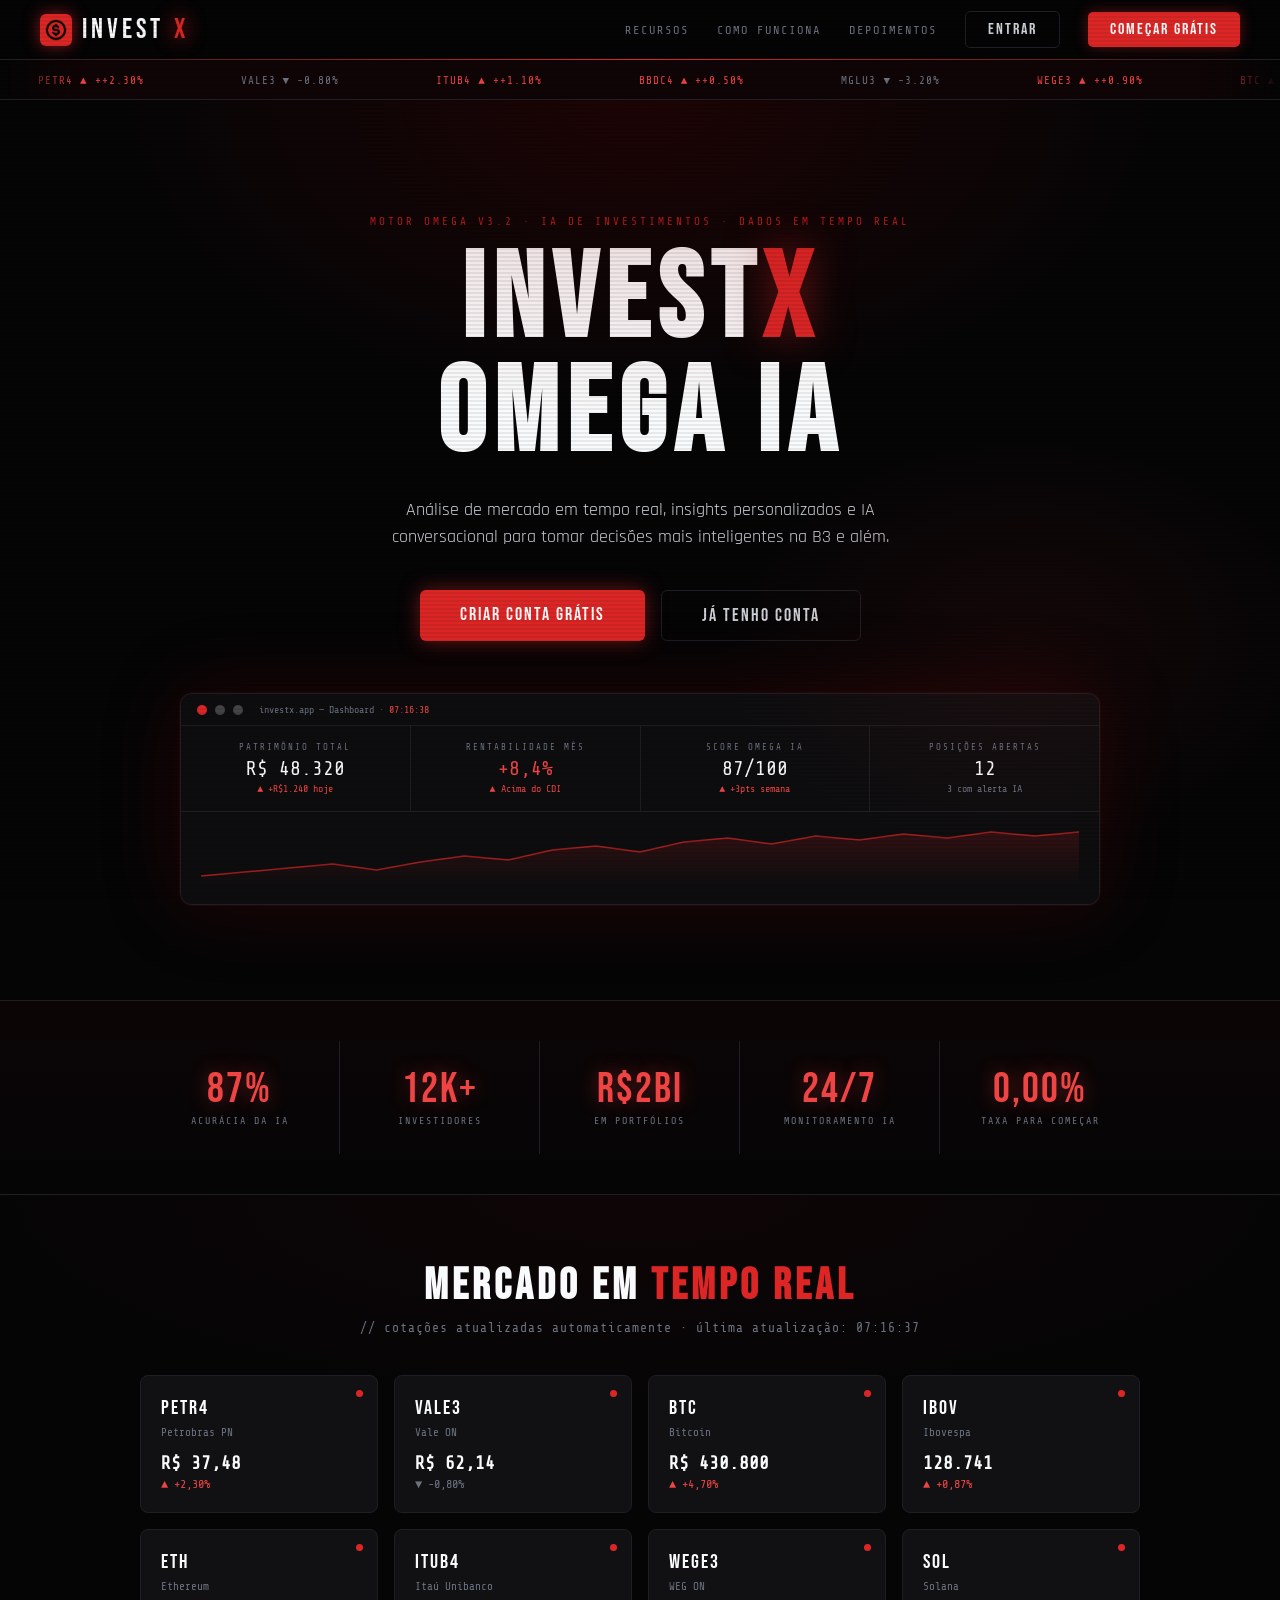
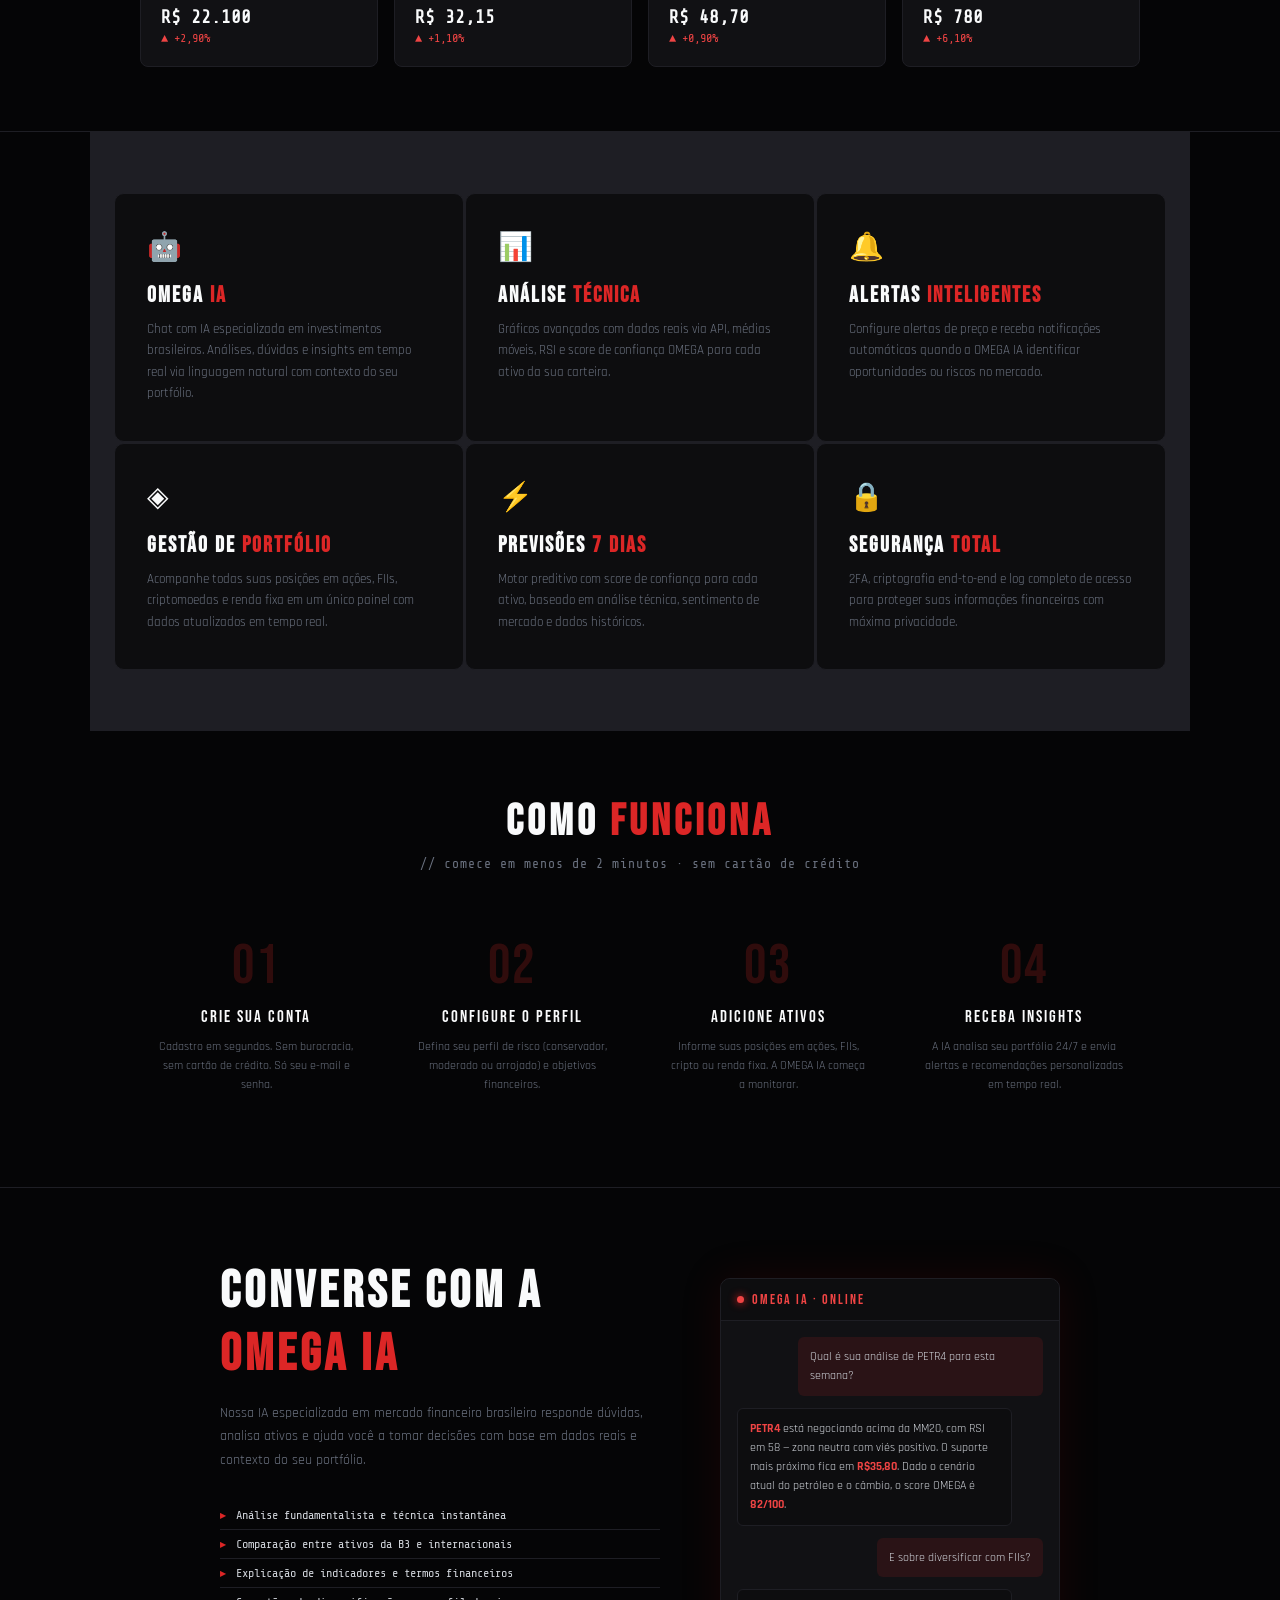
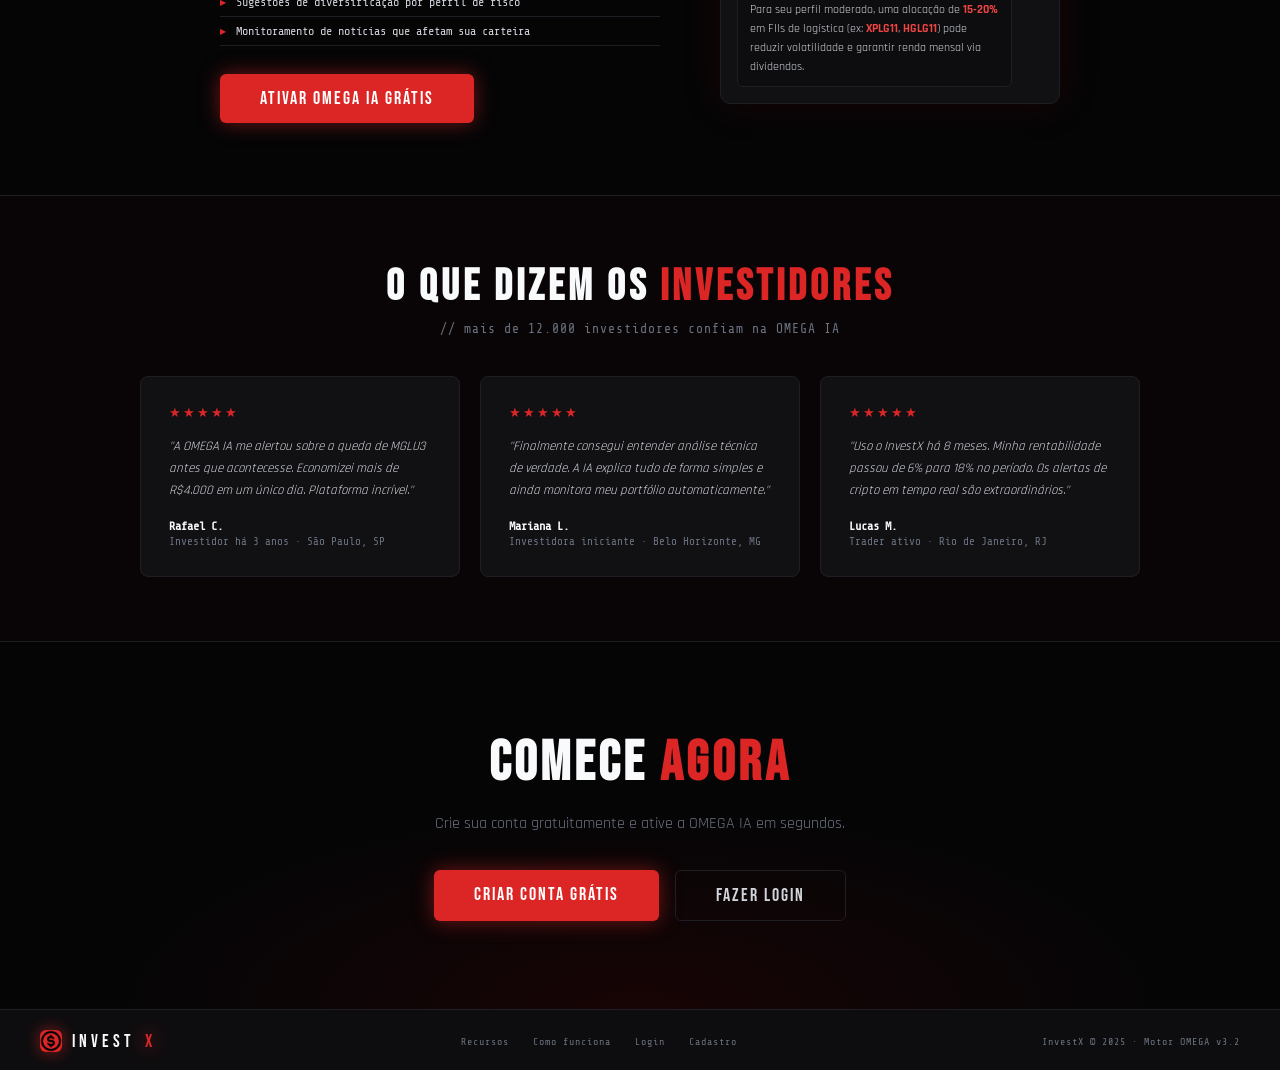
==== InvestX/Documentos/HTML/Home.html @ 9cf40afb "InvestX - arquivos" ====
<!DOCTYPE html>
<html lang="pt-BR">
<head>
  <meta charset="UTF-8">
  <meta name="viewport" content="width=device-width, initial-scale=1.0">
  <meta name="description" content="InvestX — Inteligência Artificial para investimentos">
  <title>InvestX — Sua IA de Investimentos</title>
  <link href="https://fonts.googleapis.com/css2?family=Bebas+Neue&family=Rajdhani:wght@300;400;500;600;700&family=Share+Tech+Mono&display=swap" rel="stylesheet">
  <link rel="stylesheet" href="../CSS/style.css">
  <link rel="stylesheet" href="../CSS/auth.css">
  <link rel="stylesheet" href="../CSS/home.css">
</head>
<body>

<!-- ======= NAV ======= -->
<header class="landing-nav">
  <span class="logo">
    <span class="logo-icon">
      <img src="[data-uri]" alt="X">
    </span>
    Invest<em>X</em>
  </span>
  <nav class="nav-links">
    <a href="#recursos">Recursos</a>
    <a href="#como-funciona">Como funciona</a>
    <a href="#depoimentos">Depoimentos</a>
    <a href="login.html" class="nav-btn-login">Entrar</a>
    <a href="register.html" class="nav-btn-signup">Começar Grátis</a>
  </nav>
</header>

<!-- ======= TICKER CONTÍNUO ======= -->
<div class="landing-ticker-wrap">
  <!-- Preenchido por app.js — duplicado automaticamente para loop sem corte -->
  <span id="tickerTrack">
    <span class="t-up">PETR4 ▲ +2.30%&nbsp;&nbsp;&nbsp;</span>
    <span class="t-dn">VALE3 ▼ -0.80%&nbsp;&nbsp;&nbsp;</span>
    <span class="t-up">ITUB4 ▲ +1.10%&nbsp;&nbsp;&nbsp;</span>
    <span class="t-up">BTC ▲ +4.70%&nbsp;&nbsp;&nbsp;</span>
    <span class="t-up">ETH ▲ +2.90%&nbsp;&nbsp;&nbsp;</span>
    <span class="t-dn">MGLU3 ▼ -3.20%&nbsp;&nbsp;&nbsp;</span>
    <span class="t-up">WEGE3 ▲ +0.90%&nbsp;&nbsp;&nbsp;</span>
    <span class="t-up">IBOV ▲ +0.87%&nbsp;&nbsp;&nbsp;</span>
    <span class="t-up">PETR4 ▲ +2.30%&nbsp;&nbsp;&nbsp;</span>
    <span class="t-dn">VALE3 ▼ -0.80%&nbsp;&nbsp;&nbsp;</span>
    <span class="t-up">ITUB4 ▲ +1.10%&nbsp;&nbsp;&nbsp;</span>
    <span class="t-up">BTC ▲ +4.70%&nbsp;&nbsp;&nbsp;</span>
    <span class="t-up">ETH ▲ +2.90%&nbsp;&nbsp;&nbsp;</span>
    <span class="t-dn">MGLU3 ▼ -3.20%&nbsp;&nbsp;&nbsp;</span>
    <span class="t-up">WEGE3 ▲ +0.90%&nbsp;&nbsp;&nbsp;</span>
    <span class="t-up">IBOV ▲ +0.87%&nbsp;&nbsp;&nbsp;</span>
  </span>
</div>

<!-- ======= HERO ======= -->
<section class="hero">
  <p class="hero-label">MOTOR OMEGA v3.2 · IA DE INVESTIMENTOS · DADOS EM TEMPO REAL</p>
  <h1 class="hero-title">INVEST<em>X</em><br>OMEGA IA</h1>
  <p class="hero-sub">Análise de mercado em tempo real, insights personalizados e IA conversacional para tomar decisões mais inteligentes na B3 e além.</p>
  <div class="hero-actions">
    <a href="register.html" class="btn-cta primary">Criar conta grátis</a>
    <a href="login.html" class="btn-cta secondary">Já tenho conta</a>
  </div>

  <!-- App mockup -->
  <div class="hero-mockup">
    <div class="mockup-bar">
      <span class="mockup-dot" style="background:#dc2626"></span>
      <span class="mockup-dot" style="background:#444"></span>
      <span class="mockup-dot" style="background:#444"></span>
      <span style="font-family:'Share Tech Mono',monospace;font-size:10px;color:var(--gray);margin-left:8px">investx.app — Dashboard · <span style="color:var(--red-glow)" id="mockupTime"></span></span>
    </div>
    <div class="mockup-metrics">
      <div class="mockup-metric">
        <div class="mm-label">PATRIMÔNIO TOTAL</div>
        <div class="mm-val">R$ 48.320</div>
        <div class="mm-chg">▲ +R$1.240 hoje</div>
      </div>
      <div class="mockup-metric">
        <div class="mm-label">RENTABILIDADE MÊS</div>
        <div class="mm-val" style="color:var(--red-glow)">+8,4%</div>
        <div class="mm-chg">▲ Acima do CDI</div>
      </div>
      <div class="mockup-metric">
        <div class="mm-label">SCORE OMEGA IA</div>
        <div class="mm-val">87/100</div>
        <div class="mm-chg">▲ +3pts semana</div>
      </div>
      <div class="mockup-metric">
        <div class="mm-label">POSIÇÕES ABERTAS</div>
        <div class="mm-val">12</div>
        <div class="mm-chg" style="color:var(--gray)">3 com alerta IA</div>
      </div>
    </div>
    <!-- Mini fake chart -->
    <div class="mockup-chart">
      <svg class="mockup-chart-svg" viewBox="0 0 880 60" preserveAspectRatio="none" xmlns="http://www.w3.org/2000/svg">
        <defs>
          <linearGradient id="mcGrad" x1="0" y1="0" x2="0" y2="1">
            <stop offset="0%" stop-color="#dc2626" stop-opacity=".25"/>
            <stop offset="100%" stop-color="#dc2626" stop-opacity="0"/>
          </linearGradient>
        </defs>
        <path d="M0,48 L44,44 L88,40 L132,36 L176,42 L220,34 L264,28 L308,32 L352,22 L396,18 L440,24 L484,14 L528,10 L572,16 L616,8 L660,12 L704,6 L748,10 L792,4 L836,8 L880,4" fill="none" stroke="#dc2626" stroke-width="1.5"/>
        <path d="M0,48 L44,44 L88,40 L132,36 L176,42 L220,34 L264,28 L308,32 L352,22 L396,18 L440,24 L484,14 L528,10 L572,16 L616,8 L660,12 L704,6 L748,10 L792,4 L836,8 L880,4 L880,60 L0,60 Z" fill="url(#mcGrad)"/>
      </svg>
    </div>
  </div>
</section>

<!-- ======= STATS ======= -->
<section class="stats-bar">
  <div class="stat-item"><div class="stat-num" id="statAccuracy">87%</div><div class="stat-lbl">Acurácia da IA</div></div>
  <div class="stat-item"><div class="stat-num" id="statUsers">12k+</div><div class="stat-lbl">Investidores</div></div>
  <div class="stat-item"><div class="stat-num">R$2bi</div><div class="stat-lbl">Em portfólios</div></div>
  <div class="stat-item"><div class="stat-num">24/7</div><div class="stat-lbl">Monitoramento IA</div></div>
  <div class="stat-item"><div class="stat-num">0,00%</div><div class="stat-lbl">Taxa para começar</div></div>
</section>

<!-- ======= PREÇOS EM TEMPO REAL ======= -->
<section class="live-prices-section" id="recursos">
  <div class="section-header">
    <h2>MERCADO EM <em>TEMPO REAL</em></h2>
    <p>// cotações atualizadas automaticamente · última atualização: <span id="lastUpdateTime">agora</span></p>
  </div>
  <div class="live-prices-grid">
    <div class="live-price-card">
      <div class="lpc-dot"></div>
      <div class="lpc-symbol">PETR4</div>
      <div class="lpc-name">Petrobras PN</div>
      <div class="lpc-price" id="lpc-petr4">R$ 37,48</div>
      <div class="lpc-chg up" id="lpc-petr4-chg">▲ +2,30%</div>
    </div>
    <div class="live-price-card">
      <div class="lpc-dot"></div>
      <div class="lpc-symbol">VALE3</div>
      <div class="lpc-name">Vale ON</div>
      <div class="lpc-price" id="lpc-vale3">R$ 62,14</div>
      <div class="lpc-chg dn" id="lpc-vale3-chg">▼ -0,80%</div>
    </div>
    <div class="live-price-card">
      <div class="lpc-dot"></div>
      <div class="lpc-symbol">BTC</div>
      <div class="lpc-name">Bitcoin</div>
      <div class="lpc-price" id="lpc-btc">R$ 430.800</div>
      <div class="lpc-chg up" id="lpc-btc-chg">▲ +4,70%</div>
    </div>
    <div class="live-price-card">
      <div class="lpc-dot"></div>
      <div class="lpc-symbol">IBOV</div>
      <div class="lpc-name">Ibovespa</div>
      <div class="lpc-price" id="lpc-ibov">128.741</div>
      <div class="lpc-chg up" id="lpc-ibov-chg">▲ +0,87%</div>
    </div>
    <div class="live-price-card">
      <div class="lpc-dot"></div>
      <div class="lpc-symbol">ETH</div>
      <div class="lpc-name">Ethereum</div>
      <div class="lpc-price" id="lpc-eth">R$ 22.100</div>
      <div class="lpc-chg up" id="lpc-eth-chg">▲ +2,90%</div>
    </div>
    <div class="live-price-card">
      <div class="lpc-dot"></div>
      <div class="lpc-symbol">ITUB4</div>
      <div class="lpc-name">Itaú Unibanco</div>
      <div class="lpc-price" id="lpc-itub4">R$ 32,15</div>
      <div class="lpc-chg up" id="lpc-itub4-chg">▲ +1,10%</div>
    </div>
    <div class="live-price-card">
      <div class="lpc-dot"></div>
      <div class="lpc-symbol">WEGE3</div>
      <div class="lpc-name">WEG ON</div>
      <div class="lpc-price" id="lpc-wege3">R$ 48,70</div>
      <div class="lpc-chg up" id="lpc-wege3-chg">▲ +0,90%</div>
    </div>
    <div class="live-price-card">
      <div class="lpc-dot"></div>
      <div class="lpc-symbol">SOL</div>
      <div class="lpc-name">Solana</div>
      <div class="lpc-price" id="lpc-sol">R$ 780</div>
      <div class="lpc-chg up" id="lpc-sol-chg">▲ +6,10%</div>
    </div>
  </div>
</section>

<!-- ======= FEATURES ======= -->
<section class="features">
  <article class="feat-card">
    <div class="feat-icon">🤖</div>
    <h3 class="feat-title">OMEGA <em>IA</em></h3>
    <p class="feat-desc">Chat com IA especializada em investimentos brasileiros. Análises, dúvidas e insights em tempo real via linguagem natural com contexto do seu portfólio.</p>
  </article>
  <article class="feat-card">
    <div class="feat-icon">📊</div>
    <h3 class="feat-title">ANÁLISE <em>TÉCNICA</em></h3>
    <p class="feat-desc">Gráficos avançados com dados reais via API, médias móveis, RSI e score de confiança OMEGA para cada ativo da sua carteira.</p>
  </article>
  <article class="feat-card">
    <div class="feat-icon">🔔</div>
    <h3 class="feat-title">ALERTAS <em>INTELIGENTES</em></h3>
    <p class="feat-desc">Configure alertas de preço e receba notificações automáticas quando a OMEGA IA identificar oportunidades ou riscos no mercado.</p>
  </article>
  <article class="feat-card">
    <div class="feat-icon">◈</div>
    <h3 class="feat-title">GESTÃO DE <em>PORTFÓLIO</em></h3>
    <p class="feat-desc">Acompanhe todas suas posições em ações, FIIs, criptomoedas e renda fixa em um único painel com dados atualizados em tempo real.</p>
  </article>
  <article class="feat-card">
    <div class="feat-icon">⚡</div>
    <h3 class="feat-title">PREVISÕES <em>7 DIAS</em></h3>
    <p class="feat-desc">Motor preditivo com score de confiança para cada ativo, baseado em análise técnica, sentimento de mercado e dados históricos.</p>
  </article>
  <article class="feat-card">
    <div class="feat-icon">🔒</div>
    <h3 class="feat-title">SEGURANÇA <em>TOTAL</em></h3>
    <p class="feat-desc">2FA, criptografia end-to-end e log completo de acesso para proteger suas informações financeiras com máxima privacidade.</p>
  </article>
</section>

<!-- ======= COMO FUNCIONA ======= -->
<section class="how-it-works" id="como-funciona">
  <div class="section-header">
    <h2>COMO <em>FUNCIONA</em></h2>
    <p>// comece em menos de 2 minutos · sem cartão de crédito</p>
  </div>
  <div class="steps-grid">
    <div class="step-card">
      <div class="step-num">01</div>
      <div class="step-title">CRIE SUA CONTA</div>
      <p class="step-desc">Cadastro em segundos. Sem burocracia, sem cartão de crédito. Só seu e-mail e senha.</p>
    </div>
    <div class="step-card">
      <div class="step-num">02</div>
      <div class="step-title">CONFIGURE O PERFIL</div>
      <p class="step-desc">Defina seu perfil de risco (conservador, moderado ou arrojado) e objetivos financeiros.</p>
    </div>
    <div class="step-card">
      <div class="step-num">03</div>
      <div class="step-title">ADICIONE ATIVOS</div>
      <p class="step-desc">Informe suas posições em ações, FIIs, cripto ou renda fixa. A OMEGA IA começa a monitorar.</p>
    </div>
    <div class="step-card">
      <div class="step-num">04</div>
      <div class="step-title">RECEBA INSIGHTS</div>
      <p class="step-desc">A IA analisa seu portfólio 24/7 e envia alertas e recomendações personalizadas em tempo real.</p>
    </div>
  </div>
</section>

<!-- ======= OMEGA IA PROMO ======= -->
<section class="ai-promo">
  <div class="ai-promo-text">
    <h2>CONVERSE COM A <em>OMEGA IA</em></h2>
    <p>Nossa IA especializada em mercado financeiro brasileiro responde dúvidas, analisa ativos e ajuda você a tomar decisões com base em dados reais e contexto do seu portfólio.</p>
    <ul class="ai-feature-list">
      <li>Análise fundamentalista e técnica instantânea</li>
      <li>Comparação entre ativos da B3 e internacionais</li>
      <li>Explicação de indicadores e termos financeiros</li>
      <li>Sugestões de diversificação por perfil de risco</li>
      <li>Monitoramento de notícias que afetam sua carteira</li>
    </ul>
    <a href="register.html" class="btn-cta primary" style="display:inline-block">Ativar OMEGA IA grátis</a>
  </div>
  <div class="ai-chat-preview">
    <div class="ai-chat-header">
      <span class="status-dot"></span>
      <span>OMEGA IA · ONLINE</span>
    </div>
    <div class="ai-chat-body">
      <div class="ai-chat-msg user">Qual é sua análise de PETR4 para esta semana?</div>
      <div class="ai-chat-msg ai">
        <strong>PETR4</strong> está negociando acima da MM20, com RSI em 58 — zona neutra com viés positivo. O suporte mais próximo fica em <strong>R$35,80</strong>. Dado o cenário atual do petróleo e o câmbio, o score OMEGA é <strong>82/100</strong>.
      </div>
      <div class="ai-chat-msg user">E sobre diversificar com FIIs?</div>
      <div class="ai-chat-msg ai">
        Para seu perfil moderado, uma alocação de <strong>15-20%</strong> em FIIs de logística (ex: <strong>XPLG11</strong>, <strong>HGLG11</strong>) pode reduzir volatilidade e garantir renda mensal via dividendos.
      </div>
    </div>
  </div>
</section>

<!-- ======= DEPOIMENTOS ======= -->
<section class="testimonials" id="depoimentos">
  <div class="section-header">
    <h2>O QUE DIZEM OS <em>INVESTIDORES</em></h2>
    <p>// mais de 12.000 investidores confiam na OMEGA IA</p>
  </div>
  <div class="testimonials-grid">
    <div class="testi-card">
      <div class="testi-stars">★★★★★</div>
      <p class="testi-text">"A OMEGA IA me alertou sobre a queda de MGLU3 antes que acontecesse. Economizei mais de R$4.000 em um único dia. Plataforma incrível."</p>
      <div class="testi-author">
        <strong>Rafael C.</strong>
        Investidor há 3 anos · São Paulo, SP
      </div>
    </div>
    <div class="testi-card">
      <div class="testi-stars">★★★★★</div>
      <p class="testi-text">"Finalmente consegui entender análise técnica de verdade. A IA explica tudo de forma simples e ainda monitora meu portfólio automaticamente."</p>
      <div class="testi-author">
        <strong>Mariana L.</strong>
        Investidora iniciante · Belo Horizonte, MG
      </div>
    </div>
    <div class="testi-card">
      <div class="testi-stars">★★★★★</div>
      <p class="testi-text">"Uso o InvestX há 8 meses. Minha rentabilidade passou de 6% para 18% no período. Os alertas de cripto em tempo real são extraordinários."</p>
      <div class="testi-author">
        <strong>Lucas M.</strong>
        Trader ativo · Rio de Janeiro, RJ
      </div>
    </div>
  </div>
</section>

<!-- ======= CTA STRIP ======= -->
<section class="cta-strip">
  <h2>COMECE <em>AGORA</em></h2>
  <p>Crie sua conta gratuitamente e ative a OMEGA IA em segundos.</p>
  <div class="hero-actions">
    <a href="register.html" class="btn-cta primary">Criar conta grátis</a>
    <a href="login.html" class="btn-cta secondary">Fazer login</a>
  </div>
</section>

<!-- ======= FOOTER ======= -->
<footer class="landing-footer" id="sobre">
  <span class="logo" style="font-size:18px">
    <span class="logo-icon" style="width:22px;height:22px;font-size:11px">
      <img src="[data-uri]" alt="">
    </span>
    Invest<em>X</em>
  </span>
  <div class="footer-links">
    <a href="#recursos">Recursos</a>
    <a href="#como-funciona">Como funciona</a>
    <a href="login.html">Login</a>
    <a href="register.html">Cadastro</a>
  </div>
  <span class="footer-copy">InvestX © 2025 · Motor OMEGA v3.2</span>
</footer>

<script src="../JS/market.js"></script>
<script src="../JS/auth.js"></script>
<script src="../JS/ui.js"></script>
<script src="../JS/home.js"></script>
</body>
</html>
---- InvestX/Documentos/CSS/style.css ----
:root {
  --black:     #050506;
  --dark:      #0d0d0f;
  --card:      #111114;
  --border:    #1e1e24;
  --red-deep:  #8b0000;
  --red-mid:   #b91c1c;
  --red-bright:#dc2626;
  --red-glow:  #ef4444;
  --red-neon:  #ff2222;
  --gray:      #6b7280;
  --light:     #d1d5db;
  --white:     #f9fafb;
}

/* ---------- Reset ---------- */
*, *::before, *::after {
   margin:0; 
   padding:0; 
   box-sizing:border-box; 
}

/* ---------- Base ---------- */
body {
  font-family: 'Rajdhani', sans-serif;
  background: var(--black);
  color: var(--white);
  height: 100vh;
  overflow: hidden;
  display: flex;
  flex-direction: column;
}

body::before {
  content: '';
  position: fixed;
  inset: 0;
  background: repeating-linear-gradient(
    0deg,
    transparent, transparent 2px,
    rgba(0,0,0,0.07) 2px, rgba(0,0,0,0.07) 4px
  );
  pointer-events: none;
  z-index: 9999;
}

.up  { 
  color: var(--red-glow);
 }

.dn  { 
  color: #6b7280;
 }

/* ---------- Topbar ---------- */
header.topbar {
  display: flex;
  align-items: center;
  justify-content: space-between;
  padding: 0 24px;
  height: 56px;
  background: var(--dark);
  border-bottom: 1px solid var(--border);
  flex-shrink: 0;
  position: relative;
  z-index: 100;
}

header.topbar::after {
  content: '';
  position: absolute;
  bottom: -1px; left: 0; right: 0;
  height: 1px;
  background: linear-gradient(90deg, transparent, var(--red-bright), transparent);
}


/* ---------- Logo ---------- */
.logo {
  font-family: 'Bebas Neue', sans-serif;
  font-size: 28px;
  letter-spacing: 4px;
  color: var(--white);
  display: flex;
  align-items: center;
  gap: 10px;
  cursor: pointer;
  text-decoration: none;
}

.logo em { 
  color: var(--red-bright); 
  text-shadow: 0 0 20px var(--red-neon); 
  font-style: normal; 
}

.logo-icon {
  width: 32px; height: 32px;
  background: var(--red-bright);
  border-radius: 6px;
  display: flex; align-items: center; justify-content: center;
  box-shadow: 0 0 16px rgba(220,38,38,0.6);
  position: relative; overflow: hidden;
  font-family: 'Bebas Neue', sans-serif;
  font-size: 20px; color: white;
}

.logo-icon img { width: 24px; height: 24px; }

.logo-icon::after {
  content: '';
  position: absolute; top: 0; left: -100%;
  width: 60%; height: 100%;
  background: rgba(255,255,255,0.15);
  transform: skewX(-15deg);
  animation: sheen 3s ease-in-out infinite;
}

@keyframes sheen {
  0%,60% { left: -100%; }
  80%     { left: 150%; }
  100%    { left: 150%; }
}

/* ---------- Top actions ---------- */
.top-actions {
  display: flex;
  align-items: center;
  gap: 22px;
}

.status-badge {
  display: flex; align-items: center; gap: 6px;
  font-family: 'Share Tech Mono', monospace;
  font-size: 11px; color: var(--gray);
}

.status-dot {
  width: 7px; height: 7px;
  border-radius: 50%;
  background: var(--red-glow);
  box-shadow: 0 0 8px var(--red-neon);
  animation: pulse 2s ease-in-out infinite;
}

@keyframes pulse {
  0%,100% { opacity:1; transform:scale(1); }
  50%      { opacity:.4; transform:scale(.8); }
}

.user-avatar {
  width: 36px; height: 36px;
  border-radius: 50%;
  background: linear-gradient(135deg, var(--red-deep), var(--red-bright));
  display: flex; align-items: center; justify-content: center;
  font-weight: 700; font-size: 14px; cursor: pointer;
  border: 1px solid var(--red-mid);
  box-shadow: 0 0 10px rgba(220,38,38,0.3);
  text-decoration: none; color: white;
  transition: box-shadow .2s;
}
.user-avatar:hover { box-shadow: 0 0 20px var(--red-deep); }

/* ---------- Mobile buttons ---------- */
.btn-mobile-menu {
  display: none;
  width: 34px; height: 34px;
  background: var(--card);
  border: 1px solid var(--border);
  border-radius: 6px;
  align-items: center; justify-content: center;
  cursor: pointer; flex-direction: column; gap: 4px; flex-shrink: 0;
}
.btn-mobile-menu span { width: 18px; height: 2px; background: var(--gray); border-radius: 1px; }

.btn-mobile-chat {
  display: none;
  width: 30px; height: 30px;
  background: var(--red-bright); border: none; border-radius: 15px;
  align-items: center; justify-content: center;
  cursor: pointer; color: white; flex-shrink: 0;
  transition: transform .3s, box-shadow .3s;
}
.btn-mobile-chat:hover { box-shadow: 0 0 15px var(--red-deep); transform: scale(1.1); }
.btn-mobile-chat img { width: 18px; }

/* ---------- Layout ---------- */
main.layout {
  display: flex;
  flex: 1;
  overflow: hidden;
}

/* ---------- Sidebar ---------- */
aside.sidebar {
  width: 220px;
  background: var(--dark);
  border-right: 1px solid var(--border);
  display: flex; flex-direction: column;
  flex-shrink: 0; transition: transform .3s;
  overflow: hidden; z-index: 50;
}

.sidebar-overlay {
  display: none;
  position: fixed; inset: 0;
  background: rgba(0,0,0,.7);
  z-index: 40; backdrop-filter: blur(2px);
}
.sidebar-overlay.show { display: block; }

nav.sidebar-nav { padding: 16px 0; flex: 1; }

.nav-label {
  font-family: 'Share Tech Mono', monospace;
  font-size: 10px; letter-spacing: 3px;
  color: var(--gray);
  padding: 12px 20px 8px;
  text-transform: uppercase;
  display: block;
}

nav.sidebar-nav button.nav-item,
nav.sidebar-nav a.nav-item {
  display: flex; align-items: center; gap: 12px;
  padding: 10px 20px; cursor: pointer;
  transition: all .2s;
  border-left: 2px solid transparent;
  border-top: none; border-right: none; border-bottom: none;
  color: var(--gray); font-size: 14px; font-weight: 500;
  white-space: nowrap; background: none;
  width: 100%; text-align: left;
  font-family: 'Rajdhani', sans-serif;
  text-decoration: none;
}

nav.sidebar-nav button.nav-item:hover,
nav.sidebar-nav a.nav-item:hover {
  background: rgba(220,38,38,.07);
  color: var(--light);
  border-left-color: var(--red-mid);
}

nav.sidebar-nav button.nav-item.active,
nav.sidebar-nav a.nav-item.active {
  background: rgba(220,38,38,.12);
  color: var(--white);
  border-left-color: var(--red-bright);
}

nav.sidebar-nav button.nav-item.active .nav-icon,
nav.sidebar-nav a.nav-item.active .nav-icon { color: var(--red-glow); }

.nav-icon { font-size: 16px; width: 19px; text-align: center; }

/* market mini */
section.market-mini {
  padding: 12px;
  border-top: 1px solid var(--border);
  display: flex; flex-direction: column; gap: 6px;
}

article.mini-asset {
  display: flex; justify-content: space-between; align-items: center;
  padding: 6px 8px;
  background: var(--card);
  border-radius: 4px; border: 1px solid var(--border);
}
.mini-name { font-family: 'Share Tech Mono', monospace; color: var(--gray); font-size: 11px; }
.mini-val  { font-family: 'Share Tech Mono', monospace; font-size: 11px; }

/* ---------- Content area ---------- */
section.content-area { flex:1; display:flex; overflow:hidden; }

section.page-view { display:none; flex:1; overflow:hidden; flex-direction:column; }
section.page-view.active { display:flex; }

span.inner-page {
  flex:1; overflow-y:auto;
  padding:24px; display:block;
}
span.inner-page::-webkit-scrollbar { width:3px; }
span.inner-page::-webkit-scrollbar-thumb { background:var(--red-deep); border-radius:3px; }

h1.page-title {
  font-family: 'Bebas Neue', sans-serif;
  font-size: 35px; letter-spacing: 4px; margin-bottom: 4px;
}
h1.page-title em { color: var(--red-bright); font-style: normal; }

p.page-sub {
  font-family: 'Share Tech Mono', monospace;
  font-size: 11px; color: var(--gray); margin-bottom: 20px;
}

/* ---------- Metrics ---------- */
section.metrics {
  display: grid;
  grid-template-columns: repeat(3, 1fr);
  gap: 1px;
  background: var(--border);
  border-bottom: 1px solid var(--border);
  flex-shrink: 0;
}

article.metric-card {
  background: var(--dark);
  padding: 14px 18px;
  position: relative; overflow: hidden;
  transition: .2s; cursor: pointer;
}
article.metric-card::before {
  content: '';
  position: absolute; top:0; left:0; right:0; height:2px;
  background: var(--red-bright);
  transform: scaleX(0); transform-origin: left;
  transition: transform .3s;
}
article.metric-card:hover::before { transform: scaleX(1); }
article.metric-card:hover { background: #131316; }

.metric-label {
  font-size: 11px; letter-spacing: 2px; text-transform: uppercase;
  color: var(--gray); font-family: 'Share Tech Mono', monospace; margin-bottom: 6px;
}
.metric-value {
  font-family: 'Share Tech Mono', monospace;
  font-size: 22px; font-weight: 700; color: var(--white); line-height: 1;
}
.metric-change { margin-top: 4px; font-size: 11px; font-family: 'Share Tech Mono', monospace; }
.metric-sub    { font-size: 11px; color: var(--gray); margin-top: 2px; font-family: 'Share Tech Mono', monospace; }

/* ---------- Dashboard center ---------- */
section.dash-center { flex:1; display:flex; overflow:hidden; }

/* chart panel */
section.chart-panel {
  flex:1; display:flex; flex-direction:column;
  padding: 22px; gap:12px; overflow:hidden; min-width:0;
}

header.panel-header { display:flex; align-items:center; justify-content:space-between; }

.panel-title {
  font-family: 'Bebas Neue', sans-serif;
  font-size: 18px; letter-spacing:2px; color:var(--white);
  display:flex; align-items:center; gap:8px;
}
.panel-title em { color:var(--red-bright); font-style:normal; }

nav.chart-tabs {
  display:flex; gap:4px;
  background:var(--card); padding:3px; border-radius:6px; border:1px solid var(--border);
}

button.chart-tab {
  padding:4px 10px; border-radius:4px;
  font-size:11px; font-family:'Share Tech Mono',monospace;
  cursor:pointer; color:var(--gray); transition:all .2s;
  background:none; border:none;
}
button.chart-tab.active      { background:var(--red-bright); color:white; box-shadow:0 0 10px rgba(220,38,38,.4); }
button.chart-tab:not(.active):hover { color:var(--white); }

figure.chart-wrapper {
  flex:1;
  background:var(--card); border:1px solid var(--border); border-radius:8px;
  position:relative; overflow:hidden; min-height:0; margin:0;
}

svg.chart-svg { width:100%; height:100%; position:absolute; inset:0; }

.chart-bg-grid { stroke:#1a1a1f; stroke-width:1; }

.chart-line {
  fill:none; stroke:url(#lineGrad); stroke-width:2;
  stroke-linecap:round; stroke-linejoin:round;
  filter:drop-shadow(0 0 4px rgba(220,38,38,.6));
}
.chart-area { fill:url(#areaGrad); }
.chart-label { fill:#4b4b5a; font-family:'Share Tech Mono',monospace; font-size:10px; }

figcaption.chart-overlay {
  position:absolute; top:12px; left:16px;
  display:flex; flex-direction:column; gap:2px;
  pointer-events:none;
}
.chart-asset-name  { font-family:'Bebas Neue',sans-serif; font-size:22px; letter-spacing:2px; }
.chart-asset-price { font-family:'Share Tech Mono',monospace; font-size:28px; color:var(--red-glow); text-shadow:0 0 20px rgba(239,68,68,.5); }
.chart-asset-change{ font-family:'Share Tech Mono',monospace; font-size:13px; color:var(--red-bright); }

/* tooltip */
.chart-tooltip {
  position:absolute;
  background:var(--dark); border:1px solid var(--red-mid); border-radius:6px;
  padding:6px 10px; pointer-events:none;
  font-family:'Share Tech Mono',monospace; font-size:11px;
  opacity:0; transition:opacity .15s;
  white-space:nowrap; z-index:10;
}
.chart-tooltip-dot {
  position:absolute;
  width:8px; height:8px; border-radius:50%;
  background:var(--red-glow); border:2px solid var(--dark);
  box-shadow:0 0 6px var(--red-neon);
  pointer-events:none; opacity:0; transition:opacity .15s;
  transform:translate(-50%,-50%); z-index:11;
}
.chart-tooltip-line {
  position:absolute; top:0; bottom:0;
  width:1px; background:rgba(220,38,38,.4);
  pointer-events:none; opacity:0; transition:opacity .15s;
}

/* portfolio row */
section.portfolio-row {
  display:grid; grid-template-columns:repeat(3,1fr); gap:8px; flex-shrink:0;
}

article.port-card {
  background:var(--card); border:1px solid var(--border); border-radius:6px;
  padding:10px 12px; display:flex; align-items:center; gap:10px;
  cursor:pointer; transition:border-color .2s, background .2s;
}
article.port-card:hover { border-color:var(--red-mid); background:#131316; }

.port-logo {
  width:32px; height:32px; border-radius:6px;
  display:flex; align-items:center; justify-content:center;
  font-family:'Bebas Neue',sans-serif; font-size:16px; flex-shrink:0;
}
.port-info     { flex:1; min-width:0; }
.port-name     { font-family:'Share Tech Mono',monospace; font-size:12px; color:var(--white); font-weight:600; }
.port-full     { font-size:11px; color:var(--gray); white-space:nowrap; overflow:hidden; text-overflow:ellipsis; margin-left:3px; }
.port-right    { text-align:right; }
.port-price    { font-family:'Share Tech Mono',monospace; font-size:13px; color:var(--white); }
.port-pct      { font-family:'Share Tech Mono',monospace; font-size:11px; }

/* ---------- Chat panel ---------- */
aside.chat-panel {
  width:420px; background:var(--dark); border-left:1px solid var(--border);
  display:flex; flex-direction:column; flex-shrink:0;
  transition:transform .3s;
}

header.chat-header {
  padding:16px; border-bottom:1px solid var(--border);
  display:flex; align-items:center; gap:10px; flex-shrink:0;
}

.ai-avatar {
  width:36px; height:36px; border-radius:8px;
  background:linear-gradient(135deg,var(--red-deep),var(--red-bright));
  display:flex; align-items:center; justify-content:center;
  font-family:'Bebas Neue',sans-serif; font-size:16px;
  box-shadow:0 0 14px rgba(220,38,38,.5);
  position:relative; flex-shrink:0; color:white;
}
.ai-avatar img { width:24px; height:24px; }
.ai-avatar::after {
  content:'';
  position:absolute; bottom:-2px; right:-2px;
  width:10px; height:10px;
  background:var(--red-glow); border-radius:50%;
  border:2px solid var(--dark);
  box-shadow:0 0 6px var(--red-neon);
}

.chat-ai-name   { font-family:'Bebas Neue',sans-serif; font-size:18px; letter-spacing:2px; }
.chat-ai-status { font-family:'Share Tech Mono',monospace; font-size:10px; color:var(--red-glow); display:flex; align-items:center; gap:4px; }
.chat-ai-status::before { content:'▶'; font-size:7px; animation:blink 1.5s step-end infinite; }

@keyframes blink { 0%,100%{opacity:1} 50%{opacity:0} }

ol.chat-messages {
  flex:1; overflow-y:auto; padding:14px;
  display:flex; flex-direction:column; gap:12px;
  scroll-behavior:smooth; list-style:none;
}
ol.chat-messages::-webkit-scrollbar { width:3px; }
ol.chat-messages::-webkit-scrollbar-thumb { background:var(--red-deep); border-radius:3px; }

li.msg { display:flex; flex-direction:column; gap:4px; animation:msgIn .3s ease; }
@keyframes msgIn { from{opacity:0;transform:translateY(8px)} to{opacity:1;transform:translateY(0)} }

li.msg-ai   { align-items:flex-start; }
li.msg-user { align-items:flex-end; }

.msg-bubble {
  max-width:88%; padding:10px 13px; border-radius:12px;
  font-size:13px; line-height:1.5; position:relative;
}
li.msg-ai .msg-bubble {
  background:var(--card); border:1px solid var(--border); color:var(--light);
  border-radius:4px 12px 12px 12px;
}
li.msg-ai .msg-bubble::before {
  content:'';
  position:absolute; top:0; left:0; right:0; height:1px;
  background:linear-gradient(90deg,var(--red-deep),transparent);
  border-radius:4px 12px 0 0;
}
li.msg-user .msg-bubble {
  background:linear-gradient(135deg,var(--red-deep),var(--red-mid));
  color:var(--white); border-radius:12px 4px 12px 12px;
  box-shadow:0 4px 14px rgba(139,0,0,.4);
}

.msg-tag  { font-family:'Share Tech Mono',monospace; font-size:10px; letter-spacing:1px; color:var(--red-glow); text-transform:uppercase; margin-bottom:2px; }
.msg-time { font-family:'Share Tech Mono',monospace; font-size:9px; color:var(--gray); padding:0 4px; }

nav.suggestion-chips {
  padding:8px 14px; display:flex; flex-wrap:wrap; gap:6px;
  border-top:1px solid var(--border); flex-shrink:0;
}

button.chip {
  padding:5px 10px; background:var(--card); border:1px solid var(--border); border-radius:20px;
  font-size:11px; color:var(--gray); cursor:pointer; transition:all .2s;
  font-family:'Rajdhani',sans-serif; font-weight:500;
}
button.chip:hover { border-color:var(--red-mid); color:var(--white); background:rgba(220,38,38,.08); }

footer.chat-input-area {
  padding:12px 14px; border-top:1px solid var(--border);
  display:flex; gap:8px; align-items:flex-end; flex-shrink:0;
}

textarea.chat-input {
  flex:1; background:var(--card); border:1px solid var(--border); border-radius:8px;
  padding:9px 12px; color:var(--white); font-family:'Rajdhani',sans-serif;
  font-size:13px; resize:none; outline:none; transition:border-color .2s;
  line-height:1.4; max-height:80px;
}
textarea.chat-input:focus { border-color:var(--red-mid); }
textarea.chat-input::placeholder { color:var(--gray); }

button.send-btn {
  width:36px; height:36px; background:var(--red-bright); border:none; border-radius:8px;
  cursor:pointer; display:flex; align-items:center; justify-content:center;
  flex-shrink:0; transition:all .2s; box-shadow:0 0 12px rgba(220,38,38,.4);
}
button.send-btn:hover { background:var(--red-glow); box-shadow:0 0 20px rgba(239,68,68,.6); transform:scale(1.05); }
button.send-btn svg   { width:16px; height:16px; }

.typing { display:none; align-items:center; gap:4px; padding:8px 12px; background:var(--card); border:1px solid var(--border); border-radius:4px 12px 12px 12px; width:fit-content; }
.typing.show { display:flex; }
.typing span { width:5px; height:5px; background:var(--red-mid); border-radius:50%; animation:typingDot 1.4s ease-in-out infinite; }
.typing span:nth-child(2) { animation-delay:.2s; }
.typing span:nth-child(3) { animation-delay:.4s; }
@keyframes typingDot {
  0%,60%,100% { transform:translateY(0); opacity:.4; }
  30%          { transform:translateY(-5px); opacity:1; }
}

/* ---------- Portfolio page ---------- */
section.summary-grid {
  display:grid; grid-template-columns:repeat(3,1fr); gap:12px; margin-bottom:20px;
}

article.summary-card {
  background:var(--card); border:1px solid var(--border); border-radius:8px;
  padding:16px; position:relative; overflow:hidden;
}
article.summary-card::before {
  content:''; position:absolute; top:0;left:0;right:0; height:2px;
  background:var(--red-bright); transform:scaleX(0); transform-origin:left; transition:transform .3s;
}
article.summary-card:hover::before { transform:scaleX(1); }

.sc-label  { font-family:'Share Tech Mono',monospace; font-size:10px; letter-spacing:2px; text-transform:uppercase; color:var(--gray); margin-bottom:8px; display:block; }
.sc-value  { font-family:'Share Tech Mono',monospace; font-size:24px; color:var(--white); }
.sc-change { font-family:'Share Tech Mono',monospace; font-size:12px; margin-top:4px; }

section.table-section {
  background:var(--card); border:1px solid var(--border); border-radius:8px;
  overflow:hidden; margin-bottom:20px;
}
header.table-header {
  padding:14px 20px; border-bottom:1px solid var(--border);
  display:flex; align-items:center; justify-content:space-between;
  background:var(--dark);
}
h2.table-title { font-family:'Bebas Neue',sans-serif; font-size:16px; letter-spacing:2px; }
h2.table-title em { color:var(--red-bright); font-style:normal; }

table.assets-table { width:100%; border-collapse:collapse; }
table.assets-table thead tr { background:rgba(220,38,38,.05); border-bottom:1px solid var(--border); }
table.assets-table th {
  font-family:'Share Tech Mono',monospace; font-size:10px;
  letter-spacing:2px; text-transform:uppercase; color:var(--gray);
  padding:10px 16px; text-align:left; font-weight:400;
}
table.assets-table td { padding:12px 16px; font-size:13px; border-bottom:1px solid rgba(30,30,36,.5); }
table.assets-table tr:last-child td { border-bottom:none; }
table.assets-table tbody tr { transition:background .2s; }
table.assets-table tbody tr:hover { background:rgba(220,38,38,.05); }

.asset-logo-cell { display:flex; align-items:center; gap:10px; }
.asset-logo {
  width:28px; height:28px; border-radius:6px;
  display:flex; align-items:center; justify-content:center;
  font-family:'Bebas Neue',sans-serif; font-size:11px; flex-shrink:0;
}
.td-right { text-align:right; font-family:'Share Tech Mono',monospace; font-size:13px; }
.td-right span { font-size:11px; display:block; }

section.alloc-section { display:grid; grid-template-columns:1fr 1fr; gap:16px; }
article.alloc-card { background:var(--card); border:1px solid var(--border); border-radius:8px; padding:20px; }
h3.alloc-title { font-family:'Bebas Neue',sans-serif; font-size:16px; letter-spacing:2px; color:var(--white); margin-bottom:16px; }
h3.alloc-title em { color:var(--red-bright); font-style:normal; }

ul.alloc-list { list-style:none; display:flex; flex-direction:column; gap:10px; }
li.alloc-item { display:flex; align-items:center; gap:10px; }
.alloc-dot    { width:10px; height:10px; border-radius:2px; flex-shrink:0; }
.alloc-bar-wrap { flex:1; height:4px; background:var(--border); border-radius:2px; overflow:hidden; }
.alloc-bar    { height:100%; border-radius:2px; }
.alloc-label  { font-family:'Share Tech Mono',monospace; font-size:11px; color:var(--gray); width:60px; }
.alloc-pct    { font-family:'Share Tech Mono',monospace; font-size:11px; color:var(--white); width:36px; text-align:right; }

/* ---------- Market page ---------- */
section.ticker-bar {
  background:var(--dark); border:1px solid var(--border); border-radius:6px;
  padding:10px 16px; margin-bottom:20px; overflow:hidden; white-space:nowrap;
}
span.ticker-scroll {
  display:inline-flex; align-items:center;
  animation:ticker-move 35s linear infinite;
  font-family:'Share Tech Mono',monospace; font-size:12px;
  /* O conteudo é duplicado via JS, então -50% garante loop perfeito */
}
@keyframes ticker-move { from{transform:translateX(0)} to{transform:translateX(-50%)} }
/* Landing ticker contínuo */
.landing-ticker-wrap {
  background: rgba(139,0,0,.08); border-bottom: 1px solid var(--border);
  overflow: hidden; white-space: nowrap; padding: 7px 0; position:relative;
}
.landing-ticker-track {
  display:inline-flex; align-items:center;
  animation:ticker-move 40s linear infinite;
  font-family:'Share Tech Mono',monospace; font-size:11px;
}
.landing-ticker-track:hover { animation-play-state:paused; }
.t-up { color:var(--red-glow); margin:0 18px; }
.t-dn { color:#6b7280; margin:0 18px; }

nav.market-tabs { display:flex; gap:4px; margin-bottom:16px; }
button.mtab {
  padding:8px 16px; background:var(--card); border:1px solid var(--border);
  border-radius:6px; font-family:'Bebas Neue',sans-serif;
  font-size:15px; letter-spacing:1px; color:var(--gray); cursor:pointer; transition:all .2s;
}
button.mtab.active { background:var(--red-bright); border-color:var(--red-bright); color:white; box-shadow:0 0 10px rgba(220,38,38,.4); }
button.mtab:not(.active):hover { color:var(--white); border-color:var(--gray); }

section.market-table-wrap { background:var(--card); border:1px solid var(--border); border-radius:8px; overflow:hidden; }
table.market-table { width:100%; border-collapse:collapse; }
table.market-table thead tr { background:rgba(220,38,38,.05); border-bottom:1px solid var(--border); }
table.market-table th {
  font-family:'Share Tech Mono',monospace; font-size:10px; letter-spacing:1.5px;
  text-transform:uppercase; color:var(--gray); padding:10px 16px; text-align:left; font-weight:400;
}
table.market-table td {
  padding:11px 16px; font-size:13px;
  border-bottom:1px solid rgba(30,30,36,.5);
  font-family:'Share Tech Mono',monospace;
}
table.market-table tr:last-child td { border-bottom:none; }
table.market-table tbody tr { transition:background .2s; cursor:pointer; }
table.market-table tbody tr:hover { background:rgba(220,38,38,.05); }
.td-r { text-align:right; }

.asset-cell { display:flex; align-items:center; gap:10px; }
.asset-logo-sm {
  width:28px; height:28px; border-radius:6px;
  display:flex; align-items:center; justify-content:center;
  font-family:'Bebas Neue',sans-serif; font-size:11px; flex-shrink:0;
}

.heat-bar  { width:60px; height:6px; background:var(--border); border-radius:3px; overflow:hidden; display:inline-block; vertical-align:middle; margin-left:6px; }
.heat-fill { height:100%; border-radius:3px; }

/* ---------- Análise IA page ---------- */
section.score-section { display:grid; grid-template-columns:220px 1fr; gap:16px; margin-bottom:20px; }

article.score-card {
  background:var(--card); border:1px solid var(--border); border-radius:8px;
  padding:24px; display:flex; flex-direction:column; align-items:center; gap:12px;
}

.ring-bg { fill:none; stroke:var(--border); stroke-width:10; }
.ring-fg { fill:none; stroke:url(#ringGrad); stroke-width:10; stroke-linecap:round; transform:rotate(-90deg); transform-origin:50% 50%; }

.score-number { font-family:'Bebas Neue',sans-serif; font-size:48px; color:var(--red-glow); text-shadow:0 0 20px rgba(239,68,68,.5); line-height:1; }
.score-lbl    { font-family:'Share Tech Mono',monospace; font-size:10px; color:var(--gray); letter-spacing:2px; }

article.insights-card { background:var(--card); border:1px solid var(--border); border-radius:8px; padding:20px; }
h3.ic-title { font-family:'Bebas Neue',sans-serif; font-size:16px; letter-spacing:2px; margin-bottom:14px; }
h3.ic-title em { color:var(--red-bright); font-style:normal; }

ul.insight-list { list-style:none; display:flex; flex-direction:column; gap:10px; }
li.insight-item {
  display:flex; gap:12px; padding:12px; background:var(--dark);
  border:1px solid var(--border); border-radius:6px; align-items:flex-start; transition:border-color .2s;
}
li.insight-item:hover { border-color:var(--red-mid); }
.insight-icon { font-size:20px; flex-shrink:0; margin-top:1px; }
.insight-text strong { font-family:'Rajdhani',sans-serif; font-size:14px; color:var(--white); font-weight:600; display:block; margin-bottom:2px; }
.insight-text p { font-size:12px; color:var(--gray); line-height:1.4; }
.insight-badge { font-family:'Share Tech Mono',monospace; font-size:9px; padding:3px 7px; border-radius:10px; margin-top:4px; display:inline-block; }
.badge-buy  { background:rgba(220,38,38,.15); color:var(--red-glow); border:1px solid var(--red-deep); }
.badge-hold { background:rgba(107,114,128,.15); color:var(--gray); border:1px solid var(--border); }
.badge-sell { background:rgba(107,114,128,.2); color:#9ca3af; border:1px solid #374151; }
.badge-warn { background:rgba(146,64,14,.2); color:#f59e0b; border:1px solid #78350f; }

section.pred-section { background:var(--card); border:1px solid var(--border); border-radius:8px; overflow:hidden; margin-bottom:20px; }
header.pred-header { padding:14px 20px; border-bottom:1px solid var(--border); background:var(--dark); display:flex; justify-content:space-between; align-items:center; }
h2.pred-title { font-family:'Bebas Neue',sans-serif; font-size:16px; letter-spacing:2px; }
h2.pred-title em { color:var(--red-bright); font-style:normal; }

table.pred-table { width:100%; border-collapse:collapse; }
table.pred-table thead tr { background:rgba(220,38,38,.05); border-bottom:1px solid var(--border); }
table.pred-table th {
  font-family:'Share Tech Mono',monospace; font-size:10px; letter-spacing:1.5px;
  text-transform:uppercase; color:var(--gray); padding:10px 16px; text-align:left; font-weight:400;
}
table.pred-table td { padding:12px 16px; font-size:13px; border-bottom:1px solid rgba(30,30,36,.5); font-family:'Share Tech Mono',monospace; }
table.pred-table tr:last-child td { border-bottom:none; }
table.pred-table tbody tr:hover { background:rgba(220,38,38,.05); }

.conf-bar  { height:6px; background:var(--border); border-radius:3px; overflow:hidden; margin-top:4px; }
.conf-fill { height:100%; border-radius:3px; background:linear-gradient(90deg,var(--red-deep),var(--red-bright)); }

/* ---------- Alertas page ---------- */
section.alert-stats { display:grid; grid-template-columns:repeat(4,1fr); gap:10px; margin-bottom:20px; }
article.stat-pill { background:var(--card); border:1px solid var(--border); border-radius:6px; padding:12px 16px; text-align:center; }
.stat-pill-num { font-family:'Share Tech Mono',monospace; font-size:28px; color:var(--red-glow); line-height:1; }
.stat-pill-lbl { font-family:'Share Tech Mono',monospace; font-size:10px; color:var(--gray); margin-top:4px; text-transform:uppercase; letter-spacing:1px; }

section.alerts-container { display:flex; flex-direction:column; gap:8px; margin-bottom:20px; }
article.alert-item {
  background:var(--card); border:1px solid var(--border); border-radius:8px;
  padding:16px; display:flex; align-items:flex-start; gap:14px;
  transition:border-color .2s, background .2s; cursor:pointer; position:relative; overflow:hidden;
}
article.alert-item:hover { border-color:var(--red-mid); background:#131316; }
article.alert-item.urgent { border-left:3px solid var(--red-bright); }

.alert-icon-wrap { width:42px; height:42px; border-radius:8px; display:flex; align-items:center; justify-content:center; font-size:20px; flex-shrink:0; }
.alert-icon-wrap.red    { background:rgba(220,38,38,.15); border:1px solid var(--red-deep); }
.alert-icon-wrap.yellow { background:rgba(146,64,14,.15); border:1px solid #78350f; }
.alert-icon-wrap.gray   { background:rgba(107,114,128,.1); border:1px solid var(--border); }

.alert-body { flex:1; }
.alert-title { font-family:'Rajdhani',sans-serif; font-size:15px; font-weight:600; color:var(--white); margin-bottom:3px; }
.alert-desc  { font-size:13px; color:var(--gray); line-height:1.4; }
.alert-meta  { display:flex; align-items:center; gap:8px; margin-top:6px; }
.alert-asset { font-family:'Share Tech Mono',monospace; font-size:10px; color:var(--red-glow); background:rgba(220,38,38,.1); padding:2px 7px; border-radius:3px; }
.alert-time-tag { font-family:'Share Tech Mono',monospace; font-size:10px; color:var(--gray); }

.alert-action { display:flex; flex-direction:column; gap:6px; align-items:flex-end; flex-shrink:0; }
button.btn-dismiss { background:none; border:1px solid var(--border); border-radius:4px; color:var(--gray); font-family:'Share Tech Mono',monospace; font-size:10px; padding:4px 10px; cursor:pointer; transition:all .2s; }
button.btn-dismiss:hover { border-color:var(--gray); color:var(--white); }
button.btn-goto { background:var(--red-deep); border:1px solid var(--red-mid); border-radius:4px; color:var(--white); font-family:'Share Tech Mono',monospace; font-size:10px; padding:4px 10px; cursor:pointer; transition:all .2s; }
button.btn-goto:hover { background:var(--red-bright); }

section.new-alert-section { background:var(--card); border:1px solid var(--border); border-radius:8px; padding:20px; }
h3.na-title { font-family:'Bebas Neue',sans-serif; font-size:16px; letter-spacing:2px; margin-bottom:16px; }
h3.na-title em { color:var(--red-bright); font-style:normal; }

fieldset.alert-form { border:none; display:grid; grid-template-columns:1fr 1fr 1fr auto; gap:10px; align-items:end; }

label.field-label { font-family:'Share Tech Mono',monospace; font-size:10px; color:var(--gray); text-transform:uppercase; letter-spacing:1px; margin-bottom:4px; display:block; }
input.field-input, select.field-input {
  width:100%; background:var(--dark); border:1px solid var(--border); border-radius:6px;
  padding:9px 12px; color:var(--white); font-family:'Rajdhani',sans-serif;
  font-size:13px; outline:none; transition:border-color .2s; appearance:none;
}
input.field-input:focus, select.field-input:focus { border-color:var(--red-mid); }

button.btn-create {
  background:var(--red-bright); border:none; border-radius:6px; color:white;
  font-family:'Bebas Neue',sans-serif; font-size:16px; letter-spacing:1px;
  padding:10px 20px; cursor:pointer; transition:all .2s;
  box-shadow:0 0 10px rgba(220,38,38,.3); white-space:nowrap;
}
button.btn-create:hover { background:var(--red-glow); }

/* ---------- Shared form / btn ---------- */
button.btn-save {
  background:var(--red-bright); border:none; border-radius:6px; color:white;
  font-family:'Bebas Neue',sans-serif; font-size:16px; letter-spacing:1px;
  padding:10px 20px; cursor:pointer; transition:all .2s;
  box-shadow:0 0 10px rgba(220,38,38,.3);
}
button.btn-save:hover { background:var(--red-glow); box-shadow:0 0 20px rgba(239,68,68,.5); }

/* ---------- Responsive ---------- */
@media(max-width:1100px) {
  section.metrics { grid-template-columns:repeat(2,1fr); }
}
@media(max-width:900px) {
  aside.sidebar {
    position:fixed; top:56px; bottom:0; left:0;
    transform:translateX(-100%); width:220px; z-index:45;
  }
  aside.sidebar.open { transform:translateX(0); }
  .btn-mobile-menu { display:flex; }

  aside.chat-panel {
    position:fixed; top:56px; bottom:0; right:0;
    transform:translateX(100%); width:300px; z-index:45;
  }
  aside.chat-panel.open { transform:translateX(0); }
  .btn-mobile-chat { display:flex; }

  section.portfolio-row { grid-template-columns:repeat(2,1fr); }
  section.score-section  { grid-template-columns:1fr; }
  section.alloc-section  { grid-template-columns:1fr; }
  fieldset.alert-form    { grid-template-columns:1fr 1fr; }
}
@media(max-width:640px) {
  header.topbar { padding:0 14px; }
  .logo { font-size:22px; letter-spacing:2px; }
  section.metrics        { grid-template-columns:repeat(2,1fr); }
  section.portfolio-row  { grid-template-columns:1fr; }
  section.summary-grid   { grid-template-columns:1fr 1fr; }
  section.alert-stats    { grid-template-columns:repeat(2,1fr); }
  fieldset.alert-form    { grid-template-columns:1fr; }
  .metric-value { font-size:18px; }
  .status-badge:not(:first-child) { display:none; }
}
/* ============================================================
   NEGOCIAR — Trading Page
   ============================================================ */

.trade-panel { animation: fadeIn .25s ease; }

@keyframes fadeIn {
  from { opacity: 0; transform: translateY(8px); }
  to { opacity: 1; transform: translateY(0); }
}

/* Metrics grid responsividade para 6 cards */
@media(max-width:1100px) {
  section.metrics { grid-template-columns: repeat(3,1fr); }
}
@media(max-width:700px) {
  section.metrics { grid-template-columns: repeat(2,1fr); }
}

/* Toast animation */
@keyframes slideUp {
  from { opacity: 0; transform: translateY(20px); }
  to { opacity: 1; transform: translateY(0); }
}
---- InvestX/Documentos/CSS/auth.css ----
/* ============================================================
   InvestX — auth.css  (landing + login styles)
   ============================================================ */

/* ---- Landing ---- */
body.auth-body {
  overflow: auto;
  height: auto;
  min-height: 100vh;
}

/* Hero */
section.hero {
  min-height: 100vh;
  display: flex;
  flex-direction: column;
  align-items: center;
  justify-content: center;
  padding: 80px 24px 60px;
  position: relative;
  overflow: hidden;
  text-align: center;
}

section.hero::before {
  content: '';
  position: absolute; inset: 0;
  background:
    radial-gradient(ellipse 60% 50% at 50% 0%, rgba(139,0,0,0.18) 0%, transparent 70%),
    radial-gradient(ellipse 40% 40% at 80% 60%, rgba(220,38,38,0.07) 0%, transparent 60%);
  pointer-events: none;
}

.hero-label {
  font-family: 'Share Tech Mono', monospace;
  font-size: 11px; letter-spacing: 4px; text-transform: uppercase;
  color: var(--red-glow); margin-bottom: 18px;
  display: flex; align-items: center; gap: 10px;
}
.hero-label::before, .hero-label::after {
  content: ''; flex: 1; max-width: 40px;
  height: 1px; background: var(--red-deep);
}

h1.hero-title {
  font-family: 'Bebas Neue', sans-serif;
  font-size: clamp(60px, 10vw, 120px);
  letter-spacing: 8px;
  line-height: .95;
  margin-bottom: 24px;
}
h1.hero-title em { color: var(--red-bright); font-style: normal; text-shadow: 0 0 40px rgba(220,38,38,.5); }

p.hero-sub {
  font-family: 'Rajdhani', sans-serif;
  font-size: 18px; color: var(--light); max-width: 520px;
  line-height: 1.5; margin-bottom: 40px;
}

.hero-actions { display: flex; gap: 14px; flex-wrap: wrap; justify-content: center; }

a.btn-cta {
  font-family: 'Bebas Neue', sans-serif;
  font-size: 18px; letter-spacing: 2px;
  padding: 14px 40px; border-radius: 6px;
  cursor: pointer; text-decoration: none;
  transition: all .25s;
}
a.btn-cta.primary {
  background: var(--red-bright); color: white;
  box-shadow: 0 0 20px rgba(220,38,38,.5);
}
a.btn-cta.primary:hover { background: var(--red-glow); box-shadow: 0 0 30px rgba(239,68,68,.6); transform:translateY(-2px); }
a.btn-cta.secondary {
  background: transparent; color: var(--light);
  border: 1px solid var(--border);
}
a.btn-cta.secondary:hover { border-color: var(--red-mid); color: var(--white); }

/* Stats bar */
section.stats-bar {
  display: flex; justify-content: center; gap: 60px;
  padding: 40px 24px; flex-wrap: wrap;
}
.stat-item { text-align: center; }
.stat-num {
  font-family: 'Bebas Neue', sans-serif;
  font-size: 48px; color: var(--red-glow);
  text-shadow: 0 0 20px rgba(239,68,68,.4);
}
.stat-lbl { font-family: 'Share Tech Mono', monospace; font-size: 11px; color: var(--gray); letter-spacing: 2px; text-transform: uppercase; margin-top: 4px; }

/* Features */
section.features {
  padding: 60px 24px; max-width: 1100px; margin: 0 auto;
  display: grid; grid-template-columns: repeat(3, 1fr); gap: 16px;
}
article.feat-card {
  background: var(--card); border: 1px solid var(--border); border-radius: 10px;
  padding: 28px; position: relative; overflow: hidden;
  transition: border-color .2s, transform .2s;
}
article.feat-card::before {
  content: ''; position: absolute; top:0; left:0; right:0; height:2px;
  background: linear-gradient(90deg, var(--red-deep), var(--red-bright), transparent);
  transform: scaleX(0); transform-origin: left; transition: transform .3s;
}
article.feat-card:hover::before { transform: scaleX(1); }
article.feat-card:hover { border-color: var(--red-mid); transform: translateY(-2px); }

.feat-icon { font-size: 36px; margin-bottom: 14px; }
.feat-title {
  font-family: 'Bebas Neue', sans-serif;
  font-size: 20px; letter-spacing: 2px; margin-bottom: 8px;
}
.feat-title em { color: var(--red-bright); font-style: normal; }
.feat-desc { font-size: 14px; color: var(--gray); line-height: 1.5; }

/* Footer hero */
section.hero-footer {
  padding: 40px 24px;
  text-align: center;
  border-top: 1px solid var(--border);
  font-family: 'Share Tech Mono', monospace;
  font-size: 11px; color: var(--gray);
}

/* ---- Login / Register ---- */
section.auth-wrap {
  min-height: 100vh;
  display: flex; align-items: center; justify-content: center;
  padding: 40px 24px;
  position: relative;
}
section.auth-wrap::before {
  content: '';
  position: absolute; inset: 0;
  background: radial-gradient(ellipse 70% 60% at 50% 50%, rgba(139,0,0,0.12) 0%, transparent 70%);
  pointer-events: none;
}

article.auth-card {
  background: var(--card); border: 1px solid var(--border); border-radius: 12px;
  padding: 40px; width: 100%; max-width: 420px;
  position: relative; overflow: hidden;
  box-shadow: 0 0 60px rgba(139,0,0,0.15);
}
article.auth-card::before {
  content: ''; position: absolute; top:0; left:0; right:0; height:2px;
  background: linear-gradient(90deg, var(--red-deep), var(--red-bright), transparent);
}

.auth-logo {
  display: flex; align-items: center; justify-content: center; gap: 10px;
  margin-bottom: 28px;
  font-family: 'Bebas Neue', sans-serif;
  font-size: 32px; letter-spacing: 4px;
}
.auth-logo em { color: var(--red-bright); text-shadow: 0 0 20px var(--red-neon); font-style: normal; }

h2.auth-title {
  font-family: 'Bebas Neue', sans-serif;
  font-size: 26px; letter-spacing: 3px;
  text-align: center; margin-bottom: 6px;
}
h2.auth-title em { color: var(--red-bright); font-style: normal; }

p.auth-sub {
  font-family: 'Share Tech Mono', monospace;
  font-size: 11px; color: var(--gray);
  text-align: center; margin-bottom: 28px;
}

/* avatar picker */
.avatar-picker {
  display: flex; flex-direction: column; align-items: center; gap: 10px;
  margin-bottom: 20px;
}
.avatar-preview {
  width: 76px; height: 76px; border-radius: 50%;
  background: linear-gradient(135deg, var(--red-deep), var(--red-bright));
  display: flex; align-items: center; justify-content: center;
  font-family: 'Bebas Neue', sans-serif; font-size: 28px; color: white;
  border: 3px solid var(--red-mid); box-shadow: 0 0 20px rgba(220,38,38,.3);
  overflow: hidden; cursor: pointer; position: relative;
}
.avatar-preview img { width: 100%; height: 100%; object-fit: cover; }
.avatar-preview .avatar-overlay {
  position: absolute; inset: 0;
  background: rgba(0,0,0,.5);
  display: flex; align-items: center; justify-content: center;
  opacity: 0; transition: opacity .2s;
  font-size: 20px;
}
.avatar-preview:hover .avatar-overlay { opacity: 1; }
.avatar-hint {
  font-family: 'Share Tech Mono', monospace;
  font-size: 10px; color: var(--gray); letter-spacing: 1px;
}
#avatarInput { display: none; }

/* form fields */
fieldset.auth-form { border: none; display: flex; flex-direction: column; gap: 14px; }

.field-group { display: flex; flex-direction: column; gap: 4px; }

input.auth-input {
  width: 100%; background: var(--dark); border: 1px solid var(--border); border-radius: 8px;
  padding: 11px 14px; color: var(--white);
  font-family: 'Rajdhani', sans-serif; font-size: 14px;
  outline: none; transition: border-color .2s, box-shadow .2s;
}
input.auth-input:focus { border-color: var(--red-mid); box-shadow: 0 0 0 2px rgba(185,28,28,.15); }
input.auth-input::placeholder { color: var(--gray); }

input.auth-input.error { border-color: var(--red-bright); }
span.field-error { font-family: 'Share Tech Mono', monospace; font-size: 10px; color: var(--red-glow); display: none; }
span.field-error.show { display: block; }

button.btn-auth {
  width: 100%; background: var(--red-bright); border: none; border-radius: 8px;
  padding: 13px; color: white;
  font-family: 'Bebas Neue', sans-serif; font-size: 18px; letter-spacing: 2px;
  cursor: pointer; transition: all .25s;
  box-shadow: 0 0 20px rgba(220,38,38,.4); margin-top: 4px;
}
button.btn-auth:hover { background: var(--red-glow); box-shadow: 0 0 30px rgba(239,68,68,.6); transform: translateY(-1px); }

.auth-switch {
  text-align: center; margin-top: 18px;
  font-family: 'Share Tech Mono', monospace; font-size: 11px; color: var(--gray);
}
.auth-switch a { color: var(--red-glow); text-decoration: none; }
.auth-switch a:hover { text-decoration: underline; }

@media(max-width:640px) {
  section.features { grid-template-columns: 1fr; }
  section.stats-bar { gap: 30px; }
}
---- InvestX/Documentos/CSS/home.css ----
/* ============================================================
   InvestX — home.css
   Estilos exclusivos da página Home (landing page)
   ============================================================ */

body { overflow: auto; height: auto; min-height: 100vh; }

/* ---- NAV ---- */
header.landing-nav {
  position: sticky; top: 0; z-index: 200;
  display: flex; align-items: center; justify-content: space-between;
  padding: 0 40px; height: 60px;
  background: rgba(5,5,6,0.95); backdrop-filter: blur(12px);
  border-bottom: 1px solid var(--border);
}
header.landing-nav::after {
  content: ''; position: absolute; bottom:-1px; left:0; right:0; height:1px;
  background: linear-gradient(90deg, transparent, var(--red-bright), transparent);
}
.nav-links { display: flex; gap: 28px; align-items: center; }
.nav-links a {
  font-family: 'Share Tech Mono', monospace; font-size: 12px; letter-spacing: 2px;
  color: var(--gray); text-decoration: none; text-transform: uppercase; transition: color .2s;
}
.nav-links a:hover { color: var(--white); }
a.nav-btn-login {
  font-family: 'Bebas Neue', sans-serif; font-size: 16px; letter-spacing: 2px;
  padding: 8px 22px; border-radius: 5px;
  background: transparent; color: var(--light);
  border: 1px solid var(--border); text-decoration: none; transition: all .2s;
}
a.nav-btn-login:hover { border-color: var(--red-mid); color: var(--white); }
a.nav-btn-signup {
  font-family: 'Bebas Neue', sans-serif; font-size: 16px; letter-spacing: 2px;
  padding: 8px 22px; border-radius: 5px;
  background: var(--red-bright); color: white; text-decoration: none;
  box-shadow: 0 0 14px rgba(220,38,38,.4); transition: all .2s;
}
a.nav-btn-signup:hover { background: var(--red-glow); box-shadow: 0 0 24px rgba(239,68,68,.5); }

/* ---- TICKER CONTÍNUO ---- */
.landing-ticker-wrap {
  background: rgba(139,0,0,.08);
  border-bottom: 1px solid var(--border);
  overflow: hidden;
  white-space: nowrap;
  padding: 9px 0;
  position: relative;
  cursor: default;
}
.landing-ticker-wrap::before,
.landing-ticker-wrap::after {
  content: '';
  position: absolute; top: 0; bottom: 0; width: 80px;
  z-index: 2; pointer-events: none;
}
.landing-ticker-wrap::before {
  left: 0;
  background: linear-gradient(90deg, rgba(5,5,6,1), transparent);
}
.landing-ticker-wrap::after {
  right: 0;
  background: linear-gradient(-90deg, rgba(5,5,6,1), transparent);
}
#tickerTrack {
  display: inline-flex;
  align-items: center;
  animation: ticker-move 45s linear infinite;
  font-family: 'Share Tech Mono', monospace;
  font-size: 11px;
  will-change: transform;
}
#tickerTrack:hover { animation-play-state: paused; }
@keyframes ticker-move {
  0%   { transform: translateX(0); }
  100% { transform: translateX(-50%); }
}
.t-up { color: var(--red-glow); padding: 0 20px; letter-spacing: 1px; }
.t-dn { color: #6b7280; padding: 0 20px; letter-spacing: 1px; }
.ticker-sep { color: var(--border); padding: 0 4px; }

/* ---- HERO ---- */
.hero-label { font-family:'Share Tech Mono',monospace; font-size:11px; letter-spacing:3px; color:var(--red-mid); margin-bottom:16px; }
.hero { padding: 80px 24px 40px; text-align: center; }
.hero-title {
  font-family: 'Bebas Neue', sans-serif;
  font-size: clamp(72px, 10vw, 120px);
  letter-spacing: 8px; line-height: .95; margin-bottom: 20px;
}
.hero-title em { color: var(--red-bright); font-style: normal; }
.hero-sub { font-size: 17px; color: var(--gray); max-width: 560px; margin: 0 auto 36px; line-height: 1.6; }
.hero-actions { display: flex; gap: 16px; justify-content: center; flex-wrap: wrap; }
.btn-cta {
  font-family: 'Bebas Neue', sans-serif; font-size: 18px; letter-spacing: 2px;
  padding: 14px 36px; border-radius: 6px; text-decoration: none; transition: all .2s;
}
.btn-cta.primary {
  background: var(--red-bright); color: white;
  box-shadow: 0 0 20px rgba(220,38,38,.4);
}
.btn-cta.primary:hover { box-shadow: 0 0 32px rgba(239,68,68,.6); transform: translateY(-2px); }
.btn-cta.secondary {
  background: transparent; color: var(--light);
  border: 1px solid var(--border);
}
.btn-cta.secondary:hover { border-color: var(--red-mid); color: var(--white); }

/* ---- MOCKUP ---- */
.hero-mockup {
  width: 100%; max-width: 920px; margin: 52px auto 0;
  background: var(--card); border: 1px solid var(--border); border-radius: 12px;
  overflow: hidden; box-shadow: 0 0 80px rgba(139,0,0,.22), 0 0 0 1px rgba(220,38,38,.08);
}
.mockup-bar {
  background: var(--dark); padding: 10px 16px;
  border-bottom: 1px solid var(--border);
  display: flex; align-items: center; gap: 8px;
}
.mockup-dot { width: 10px; height: 10px; border-radius: 50%; }
.mockup-metrics {
  display: grid; grid-template-columns: repeat(4,1fr);
  gap: 1px; background: var(--border);
}
.mockup-metric { background: var(--dark); padding: 16px 20px; }
.mm-label { font-family:'Share Tech Mono',monospace; font-size:9px; color:var(--gray); letter-spacing:2px; margin-bottom:5px; }
.mm-val { font-family:'Share Tech Mono',monospace; font-size:20px; color:var(--white); }
.mm-chg { font-family:'Share Tech Mono',monospace; font-size:10px; color:var(--red-glow); margin-top:3px; }
.mockup-chart {
  background: var(--dark); padding: 16px 20px; border-top: 1px solid var(--border);
}
.mockup-chart-svg { width: 100%; height: 60px; display: block; opacity: .7; }

/* ---- STATS ---- */
section.stats-bar {
  display: flex; justify-content: center; gap: 0;
  border-top: 1px solid var(--border); border-bottom: 1px solid var(--border);
  background: linear-gradient(180deg, rgba(139,0,0,.05) 0%, transparent 100%);
}
.stat-item {
  flex: 1; max-width: 200px; padding: 28px 24px; text-align: center;
  border-right: 1px solid var(--border);
  transition: background .2s;
}
.stat-item:last-child { border-right: none; }
.stat-item:hover { background: rgba(220,38,38,.06); }
.stat-num {
  font-family: 'Bebas Neue', sans-serif; font-size: 42px; letter-spacing: 2px;
  color: var(--red-glow); line-height: 1;
}
.stat-lbl { font-family: 'Share Tech Mono', monospace; font-size: 10px; letter-spacing: 2px; color: var(--gray); margin-top: 4px; }

/* ---- FEATURES ---- */
section.features {
  display: grid; grid-template-columns: repeat(3, 1fr);
  gap: 1px; background: var(--border);
  border-top: 1px solid var(--border); border-bottom: 1px solid var(--border);
}
article.feat-card {
  background: var(--dark); padding: 36px 32px;
  transition: background .2s;
}
article.feat-card:hover { background: #0d0d0d; }
.feat-icon { font-size: 28px; margin-bottom: 16px; }
.feat-title {
  font-family: 'Bebas Neue', sans-serif; font-size: 22px; letter-spacing: 2px;
  color: var(--white); margin-bottom: 10px;
}
.feat-title em { color: var(--red-bright); font-style: normal; }
.feat-desc { font-size: 13px; color: var(--gray); line-height: 1.65; }

/* ---- LIVE PRICES SECTION ---- */
section.live-prices-section {
  padding: 64px 40px;
  border-bottom: 1px solid var(--border);
  background: radial-gradient(ellipse 80% 60% at 50% 0%, rgba(139,0,0,.07) 0%, transparent 70%);
}
.section-header {
  text-align: center; margin-bottom: 40px;
}
.section-header h2 {
  font-family: 'Bebas Neue', sans-serif; font-size: 44px; letter-spacing: 4px;
}
.section-header h2 em { color: var(--red-bright); font-style: normal; }
.section-header p { font-size: 13px; color: var(--gray); margin-top: 8px; font-family: 'Share Tech Mono', monospace; letter-spacing: 1px; }
.live-prices-grid {
  display: grid; grid-template-columns: repeat(4, 1fr);
  gap: 16px; max-width: 1000px; margin: 0 auto;
}
.live-price-card {
  background: var(--card); border: 1px solid var(--border); border-radius: 8px;
  padding: 20px; transition: all .25s; cursor: default;
  position: relative; overflow: hidden;
}
.live-price-card::before {
  content: ''; position: absolute; top: 0; left: 0; right: 0; height: 2px;
  background: var(--red-bright); opacity: 0; transition: opacity .25s;
}
.live-price-card:hover { border-color: rgba(220,38,38,.4); transform: translateY(-3px); box-shadow: 0 8px 24px rgba(139,0,0,.15); }
.live-price-card:hover::before { opacity: 1; }
.lpc-symbol {
  font-family: 'Bebas Neue', sans-serif; font-size: 20px; letter-spacing: 2px;
  color: var(--white); margin-bottom: 6px;
}
.lpc-name { font-size: 11px; color: var(--gray); margin-bottom: 14px; font-family: 'Share Tech Mono', monospace; }
.lpc-price { font-family: 'Share Tech Mono', monospace; font-size: 18px; color: var(--white); font-weight: 600; }
.lpc-chg { font-family: 'Share Tech Mono', monospace; font-size: 12px; margin-top: 4px; }
.lpc-chg.up { color: var(--red-glow); }
.lpc-chg.dn { color: #6b7280; }
.lpc-dot {
  position: absolute; top: 14px; right: 14px;
  width: 7px; height: 7px; border-radius: 50%; background: var(--red-bright);
  animation: pulse 2s ease-in-out infinite;
}

/* ---- HOW IT WORKS ---- */
section.how-it-works {
  padding: 64px 40px;
  border-bottom: 1px solid var(--border);
}
.steps-grid {
  display: grid; grid-template-columns: repeat(4, 1fr);
  gap: 24px; max-width: 1000px; margin: 0 auto;
}
.step-card {
  text-align: center; padding: 28px 16px;
}
.step-num {
  font-family: 'Bebas Neue', sans-serif; font-size: 56px; letter-spacing: 2px;
  color: rgba(220,38,38,.2); line-height: 1; margin-bottom: 12px;
}
.step-title {
  font-family: 'Bebas Neue', sans-serif; font-size: 17px; letter-spacing: 2px;
  color: var(--white); margin-bottom: 10px;
}
.step-desc { font-size: 12px; color: var(--gray); line-height: 1.6; }

/* ---- TESTIMONIALS ---- */
section.testimonials {
  padding: 64px 40px;
  border-bottom: 1px solid var(--border);
  background: rgba(139,0,0,.03);
}
.testimonials-grid {
  display: grid; grid-template-columns: repeat(3, 1fr);
  gap: 20px; max-width: 1000px; margin: 0 auto;
}
.testi-card {
  background: var(--card); border: 1px solid var(--border); border-radius: 8px;
  padding: 28px; transition: border-color .2s;
}
.testi-card:hover { border-color: rgba(220,38,38,.3); }
.testi-stars { color: var(--red-bright); font-size: 13px; margin-bottom: 14px; letter-spacing: 2px; }
.testi-text { font-size: 13px; color: var(--light); line-height: 1.7; margin-bottom: 18px; font-style: italic; }
.testi-author { font-family: 'Share Tech Mono', monospace; font-size: 11px; color: var(--gray); }
.testi-author strong { color: var(--white); display: block; margin-bottom: 2px; font-size: 12px; }

/* ---- OMEGA IA PROMO ---- */
section.ai-promo {
  padding: 72px 40px;
  display: flex; align-items: center; justify-content: center; gap: 60px;
  border-bottom: 1px solid var(--border);
  flex-wrap: wrap;
}
.ai-promo-text { max-width: 440px; }
.ai-promo-text h2 {
  font-family: 'Bebas Neue', sans-serif; font-size: 52px; letter-spacing: 4px; margin-bottom: 16px;
}
.ai-promo-text h2 em { color: var(--red-bright); font-style: normal; }
.ai-promo-text p { font-size: 14px; color: var(--gray); line-height: 1.7; margin-bottom: 28px; }
.ai-feature-list { list-style: none; padding: 0; margin: 0 0 28px; }
.ai-feature-list li {
  font-family: 'Share Tech Mono', monospace; font-size: 12px; color: var(--light);
  padding: 7px 0; border-bottom: 1px solid var(--border);
  display: flex; align-items: center; gap: 10px;
}
.ai-feature-list li::before { content: '▶'; color: var(--red-bright); font-size: 8px; }
.ai-chat-preview {
  width: 340px; background: var(--card); border: 1px solid var(--border); border-radius: 10px;
  overflow: hidden; box-shadow: 0 0 40px rgba(139,0,0,.15);
}
.ai-chat-header {
  background: var(--dark); padding: 12px 16px; border-bottom: 1px solid var(--border);
  display: flex; align-items: center; gap: 8px;
}
.ai-chat-header span { font-family: 'Bebas Neue', sans-serif; font-size: 14px; letter-spacing: 2px; color: var(--red-glow); }
.ai-chat-body { padding: 16px; display: flex; flex-direction: column; gap: 12px; }
.ai-chat-msg {
  font-size: 12px; line-height: 1.6; padding: 10px 12px; border-radius: 6px;
}
.ai-chat-msg.user { background: rgba(220,38,38,.12); color: var(--light); align-self: flex-end; max-width: 80%; }
.ai-chat-msg.ai { background: var(--dark); border: 1px solid var(--border); color: var(--light); align-self: flex-start; max-width: 90%; }
.ai-chat-msg.ai strong { color: var(--red-glow); }

/* ---- CTA STRIP ---- */
section.cta-strip {
  padding: 88px 24px; text-align: center;
  background: radial-gradient(ellipse 60% 80% at 50% 100%, rgba(139,0,0,.14) 0%, transparent 70%);
}
.cta-strip h2 {
  font-family: 'Bebas Neue', sans-serif; font-size: 56px; letter-spacing: 4px; margin-bottom: 16px;
}
.cta-strip h2 em { color: var(--red-bright); font-style: normal; }
.cta-strip p { font-size: 16px; color: var(--gray); margin-bottom: 36px; }

/* ---- FOOTER ---- */
footer.landing-footer {
  padding: 20px 40px;
  border-top: 1px solid var(--border);
  display: flex; align-items: center; justify-content: space-between; flex-wrap: wrap; gap: 12px;
  background: var(--dark);
}
.footer-links { display: flex; gap: 24px; }
.footer-links a { font-family: 'Share Tech Mono', monospace; font-size: 10px; letter-spacing: 1px; color: var(--gray); text-decoration: none; transition: color .2s; }
.footer-links a:hover { color: var(--red-glow); }
.footer-copy { font-family: 'Share Tech Mono', monospace; font-size: 10px; color: var(--gray); letter-spacing: 1px; }

@media(max-width:900px) {
  header.landing-nav { padding: 0 20px; }
  .nav-links a:not(.nav-btn-login):not(.nav-btn-signup) { display: none; }
  section.features { grid-template-columns: 1fr 1fr; }
  .mockup-metrics { grid-template-columns: repeat(2,1fr); }
  .live-prices-grid { grid-template-columns: repeat(2,1fr); }
  .steps-grid { grid-template-columns: repeat(2,1fr); }
  .testimonials-grid { grid-template-columns: 1fr; }
  section.ai-promo { flex-direction: column; gap: 32px; }
  .ai-chat-preview { width: 100%; max-width: 400px; }
}
@media(max-width:600px) {
  section.features { grid-template-columns: 1fr; }
  .live-prices-grid { grid-template-columns: 1fr 1fr; }
  .steps-grid { grid-template-columns: 1fr 1fr; }
  .hero-title { font-size: 64px; }
}
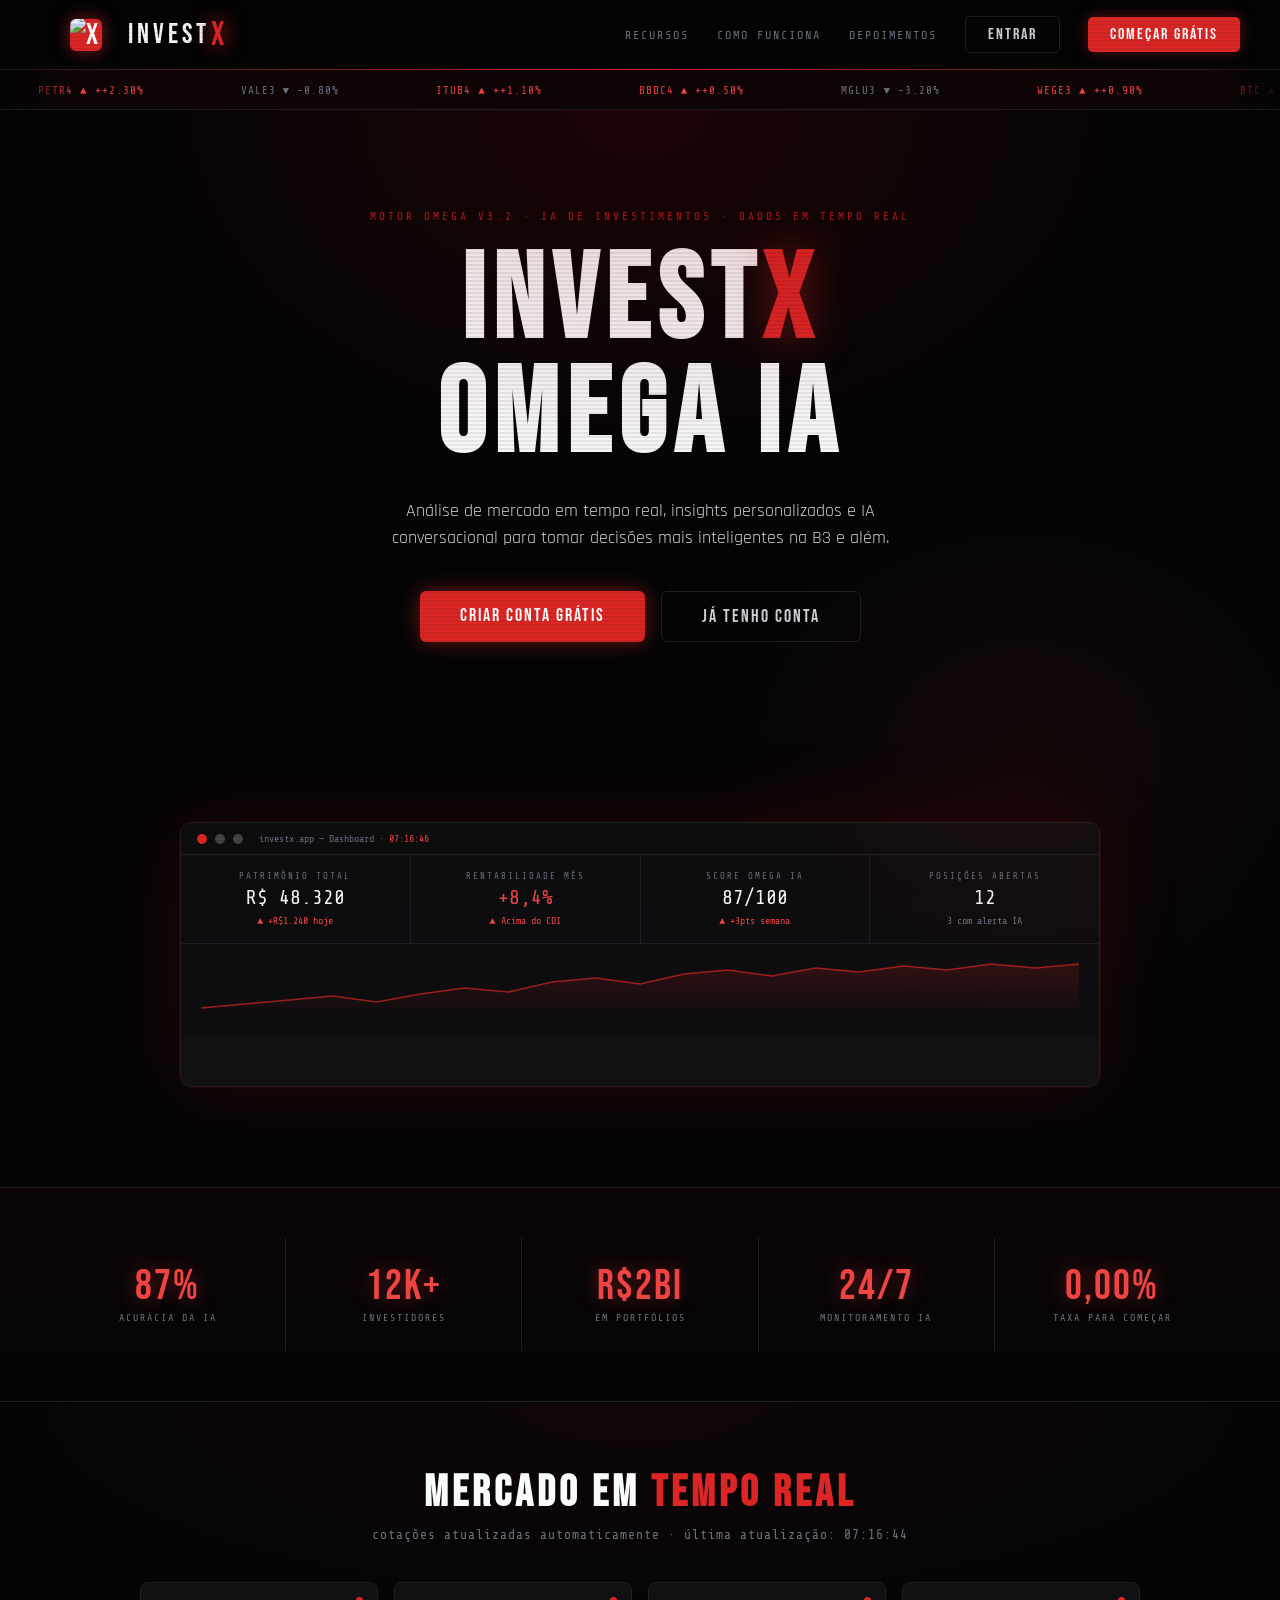
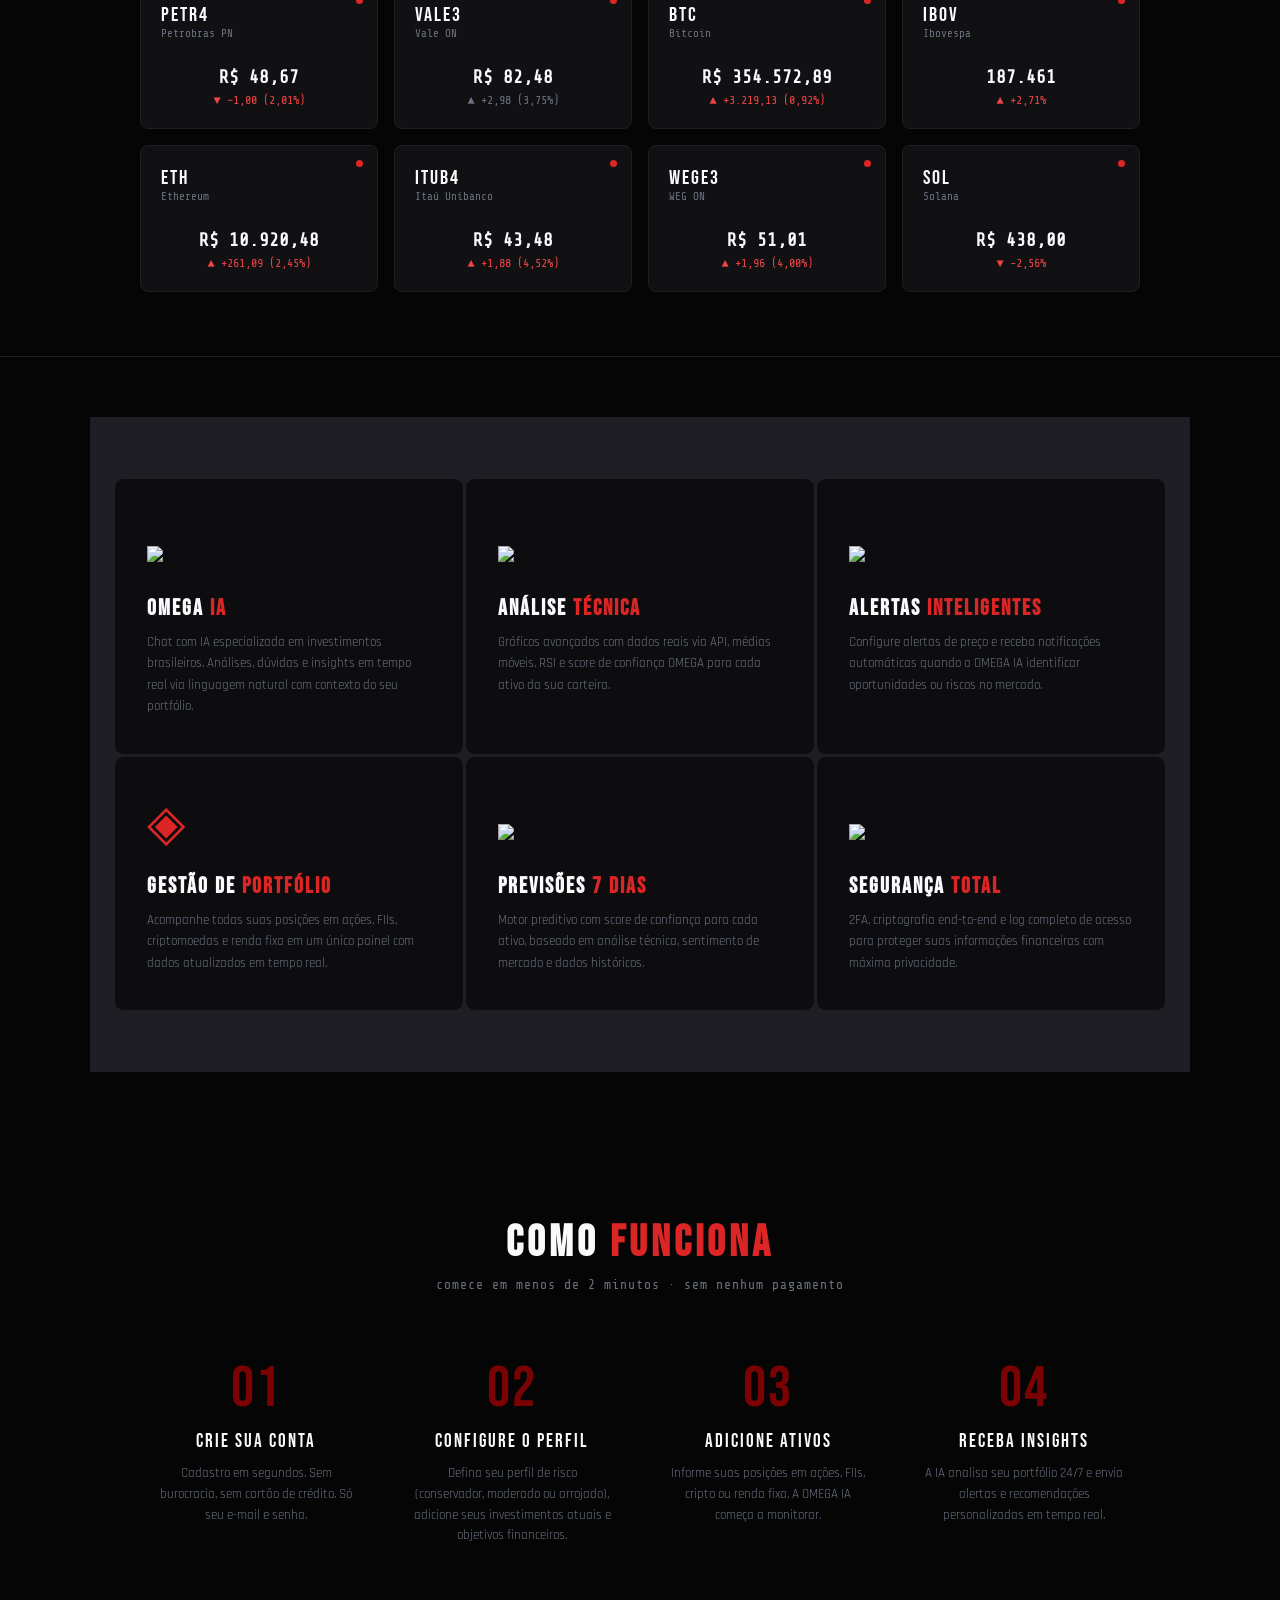
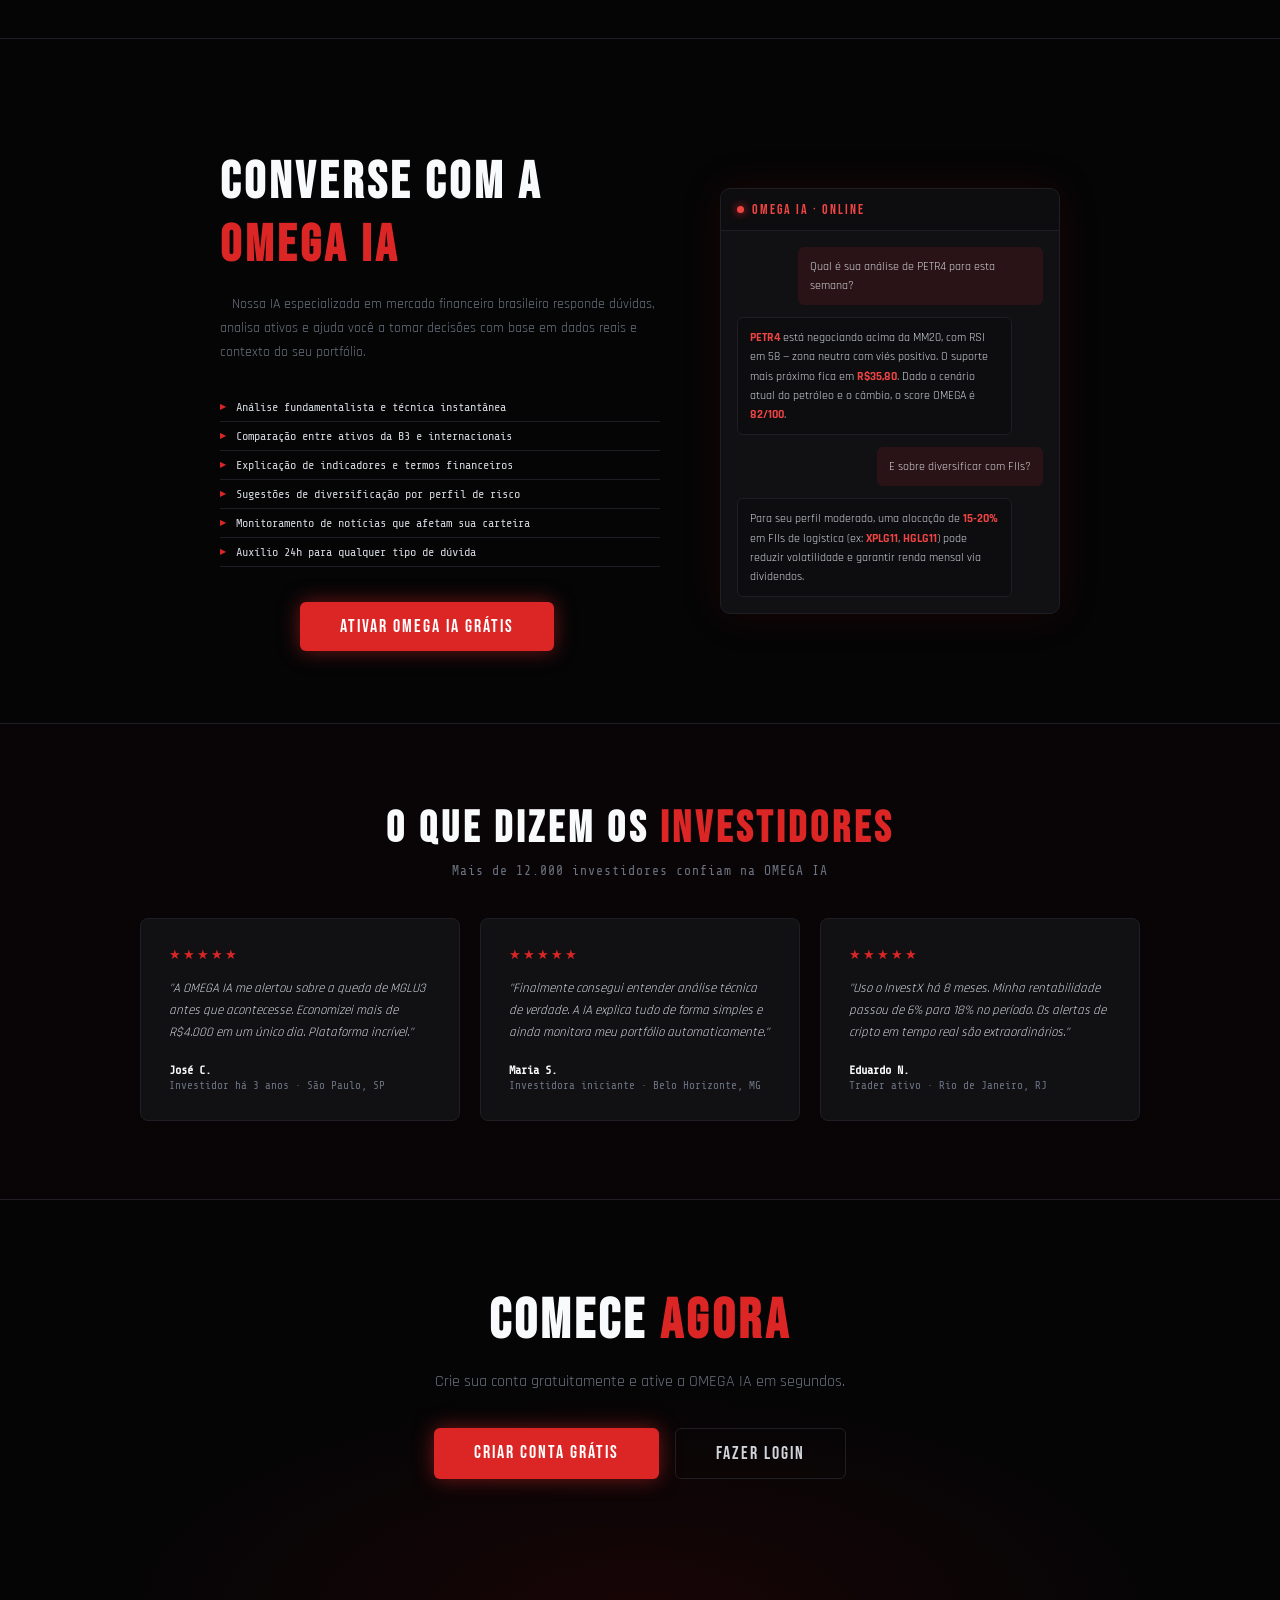
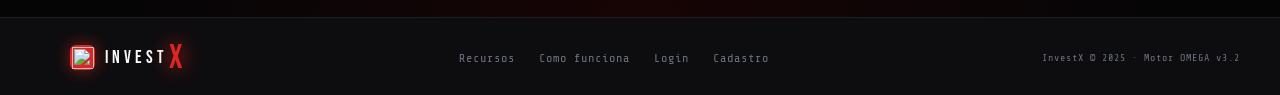
==== commit 031a5283: "Home.html definitivo" ====
--- a/InvestX/Documentos/HTML/Home.html
+++ b/InvestX/Documentos/HTML/Home.html
@@ -11,14 +11,12 @@
   <link rel="stylesheet" href="../CSS/home.css">
 </head>
 <body>
-
-<!-- ======= NAV ======= -->
 <header class="landing-nav">
   <span class="logo">
     <span class="logo-icon">
-      <img src="[data-uri]" alt="X">
+      <img src="../../Imagens/logo.png" alt="X">
     </span>
-    Invest<em>X</em>
+    &nbsp; Invest<em>X</em>
   </span>
   <nav class="nav-links">
     <a href="#recursos">Recursos</a>
@@ -29,9 +27,7 @@
   </nav>
 </header>
 
-<!-- ======= TICKER CONTÍNUO ======= -->
 <div class="landing-ticker-wrap">
-  <!-- Preenchido por app.js — duplicado automaticamente para loop sem corte -->
   <span id="tickerTrack">
     <span class="t-up">PETR4 ▲ +2.30%&nbsp;&nbsp;&nbsp;</span>
     <span class="t-dn">VALE3 ▼ -0.80%&nbsp;&nbsp;&nbsp;</span>
@@ -52,8 +48,8 @@
   </span>
 </div>
 
-<!-- ======= HERO ======= -->
-<section class="hero">
+<section class="hero" style="padding-top: 100px;
+  padding-bottom: 100px; ">
   <p class="hero-label">MOTOR OMEGA v3.2 · IA DE INVESTIMENTOS · DADOS EM TEMPO REAL</p>
   <h1 class="hero-title">INVEST<em>X</em><br>OMEGA IA</h1>
   <p class="hero-sub">Análise de mercado em tempo real, insights personalizados e IA conversacional para tomar decisões mais inteligentes na B3 e além.</p>
@@ -62,7 +58,6 @@
     <a href="login.html" class="btn-cta secondary">Já tenho conta</a>
   </div>
 
-  <!-- App mockup -->
   <div class="hero-mockup">
     <div class="mockup-bar">
       <span class="mockup-dot" style="background:#dc2626"></span>
@@ -92,7 +87,7 @@
         <div class="mm-chg" style="color:var(--gray)">3 com alerta IA</div>
       </div>
     </div>
-    <!-- Mini fake chart -->
+    <!-- Mini gráfico -->
     <div class="mockup-chart">
       <svg class="mockup-chart-svg" viewBox="0 0 880 60" preserveAspectRatio="none" xmlns="http://www.w3.org/2000/svg">
         <defs>
@@ -108,95 +103,107 @@
   </div>
 </section>
 
-<!-- ======= STATS ======= -->
 <section class="stats-bar">
-  <div class="stat-item"><div class="stat-num" id="statAccuracy">87%</div><div class="stat-lbl">Acurácia da IA</div></div>
-  <div class="stat-item"><div class="stat-num" id="statUsers">12k+</div><div class="stat-lbl">Investidores</div></div>
-  <div class="stat-item"><div class="stat-num">R$2bi</div><div class="stat-lbl">Em portfólios</div></div>
-  <div class="stat-item"><div class="stat-num">24/7</div><div class="stat-lbl">Monitoramento IA</div></div>
-  <div class="stat-item"><div class="stat-num">0,00%</div><div class="stat-lbl">Taxa para começar</div></div>
-</section>
-
-<!-- ======= PREÇOS EM TEMPO REAL ======= -->
+  <div class="stat-item">
+    <div class="stat-num" id="statAccuracy">87%</div>
+    <div class="stat-lbl">Acurácia da IA</div>
+  </div>
+  <div class="stat-item">
+    <div class="stat-num" id="statUsers">12k+</div>
+    <div class="stat-lbl">Investidores</div>
+  </div>
+  <div class="stat-item">
+    <div class="stat-num">R$2bi</div>
+    <div class="stat-lbl">Em portfólios</div>
+  </div>
+  <div class="stat-item">
+    <div class="stat-num">24/7</div>
+    <div class="stat-lbl">Monitoramento IA</div>
+  </div>
+  <div class="stat-item">
+    <div class="stat-num">0,00%</div>
+    <div class="stat-lbl">Taxa para começar</div>
+  </div>
+</section>
+
 <section class="live-prices-section" id="recursos">
   <div class="section-header">
     <h2>MERCADO EM <em>TEMPO REAL</em></h2>
-    <p>// cotações atualizadas automaticamente · última atualização: <span id="lastUpdateTime">agora</span></p>
+    <p> cotações atualizadas automaticamente · última atualização: <span id="lastUpdateTime">agora</span></p>
   </div>
   <div class="live-prices-grid">
     <div class="live-price-card">
       <div class="lpc-dot"></div>
       <div class="lpc-symbol">PETR4</div>
       <div class="lpc-name">Petrobras PN</div>
-      <div class="lpc-price" id="lpc-petr4">R$ 37,48</div>
-      <div class="lpc-chg up" id="lpc-petr4-chg">▲ +2,30%</div>
+      <div class="lpc-price" id="lpc-petr4">R$ 48,67</div>
+      <div class="lpc-chg up" id="lpc-petr4-chg">▼ −1,00 (2,01%)</div>
     </div>
     <div class="live-price-card">
       <div class="lpc-dot"></div>
       <div class="lpc-symbol">VALE3</div>
       <div class="lpc-name">Vale ON</div>
-      <div class="lpc-price" id="lpc-vale3">R$ 62,14</div>
-      <div class="lpc-chg dn" id="lpc-vale3-chg">▼ -0,80%</div>
+      <div class="lpc-price" id="lpc-vale3">R$ 82,48</div>
+      <div class="lpc-chg dn" id="lpc-vale3-chg">▲ +2,98 (3,75%)</div>
     </div>
     <div class="live-price-card">
       <div class="lpc-dot"></div>
       <div class="lpc-symbol">BTC</div>
       <div class="lpc-name">Bitcoin</div>
-      <div class="lpc-price" id="lpc-btc">R$ 430.800</div>
-      <div class="lpc-chg up" id="lpc-btc-chg">▲ +4,70%</div>
+      <div class="lpc-price" id="lpc-btc">R$ 354.572,89</div>
+      <div class="lpc-chg up" id="lpc-btc-chg">▲ +3.219,13 (0,92%)</div>
     </div>
     <div class="live-price-card">
       <div class="lpc-dot"></div>
       <div class="lpc-symbol">IBOV</div>
       <div class="lpc-name">Ibovespa</div>
-      <div class="lpc-price" id="lpc-ibov">128.741</div>
-      <div class="lpc-chg up" id="lpc-ibov-chg">▲ +0,87%</div>
+      <div class="lpc-price" id="lpc-ibov">187.461</div>
+      <div class="lpc-chg up" id="lpc-ibov-chg">▲ +2,71%</div>
     </div>
     <div class="live-price-card">
       <div class="lpc-dot"></div>
       <div class="lpc-symbol">ETH</div>
       <div class="lpc-name">Ethereum</div>
-      <div class="lpc-price" id="lpc-eth">R$ 22.100</div>
-      <div class="lpc-chg up" id="lpc-eth-chg">▲ +2,90%</div>
+      <div class="lpc-price" id="lpc-eth">R$ 10.920,48</div>
+      <div class="lpc-chg up" id="lpc-eth-chg">▲ +261,09 (2,45%)</div>
     </div>
     <div class="live-price-card">
       <div class="lpc-dot"></div>
       <div class="lpc-symbol">ITUB4</div>
       <div class="lpc-name">Itaú Unibanco</div>
-      <div class="lpc-price" id="lpc-itub4">R$ 32,15</div>
-      <div class="lpc-chg up" id="lpc-itub4-chg">▲ +1,10%</div>
+      <div class="lpc-price" id="lpc-itub4">R$ 43,48</div>
+      <div class="lpc-chg up" id="lpc-itub4-chg">▲ +1,88 (4,52%)</div>
     </div>
     <div class="live-price-card">
       <div class="lpc-dot"></div>
       <div class="lpc-symbol">WEGE3</div>
       <div class="lpc-name">WEG ON</div>
-      <div class="lpc-price" id="lpc-wege3">R$ 48,70</div>
-      <div class="lpc-chg up" id="lpc-wege3-chg">▲ +0,90%</div>
+      <div class="lpc-price" id="lpc-wege3">R$ 51,01</div>
+      <div class="lpc-chg up" id="lpc-wege3-chg">▲ +1,96 (4,00%)</div>
     </div>
     <div class="live-price-card">
       <div class="lpc-dot"></div>
       <div class="lpc-symbol">SOL</div>
       <div class="lpc-name">Solana</div>
-      <div class="lpc-price" id="lpc-sol">R$ 780</div>
-      <div class="lpc-chg up" id="lpc-sol-chg">▲ +6,10%</div>
-    </div>
-  </div>
-</section>
-
-<!-- ======= FEATURES ======= -->
+      <div class="lpc-price" id="lpc-sol">R$ 438,00</div>
+      <div class="lpc-chg up" id="lpc-sol-chg">▼ -2,56%</div>
+    </div>
+  </div>
+</section>
+
 <section class="features">
   <article class="feat-card">
-    <div class="feat-icon">🤖</div>
+    <div class="feat-icon"><img src="../../Imagens/robô.png"></div>
     <h3 class="feat-title">OMEGA <em>IA</em></h3>
     <p class="feat-desc">Chat com IA especializada em investimentos brasileiros. Análises, dúvidas e insights em tempo real via linguagem natural com contexto do seu portfólio.</p>
   </article>
   <article class="feat-card">
-    <div class="feat-icon">📊</div>
+    <div class="feat-icon"><img src="../../Imagens/gráfico.webp"></div>
     <h3 class="feat-title">ANÁLISE <em>TÉCNICA</em></h3>
     <p class="feat-desc">Gráficos avançados com dados reais via API, médias móveis, RSI e score de confiança OMEGA para cada ativo da sua carteira.</p>
   </article>
   <article class="feat-card">
-    <div class="feat-icon">🔔</div>
+    <div class="feat-icon"><img src="../../Imagens/sino.png"></div>
     <h3 class="feat-title">ALERTAS <em>INTELIGENTES</em></h3>
     <p class="feat-desc">Configure alertas de preço e receba notificações automáticas quando a OMEGA IA identificar oportunidades ou riscos no mercado.</p>
   </article>
@@ -206,22 +213,21 @@
     <p class="feat-desc">Acompanhe todas suas posições em ações, FIIs, criptomoedas e renda fixa em um único painel com dados atualizados em tempo real.</p>
   </article>
   <article class="feat-card">
-    <div class="feat-icon">⚡</div>
+    <div class="feat-icon"><img src="../../Imagens/raio.png"></div>
     <h3 class="feat-title">PREVISÕES <em>7 DIAS</em></h3>
     <p class="feat-desc">Motor preditivo com score de confiança para cada ativo, baseado em análise técnica, sentimento de mercado e dados históricos.</p>
   </article>
   <article class="feat-card">
-    <div class="feat-icon">🔒</div>
+    <div class="feat-icon"><img src="../../Imagens/segurança.png"></div>
     <h3 class="feat-title">SEGURANÇA <em>TOTAL</em></h3>
     <p class="feat-desc">2FA, criptografia end-to-end e log completo de acesso para proteger suas informações financeiras com máxima privacidade.</p>
   </article>
 </section>
 
-<!-- ======= COMO FUNCIONA ======= -->
 <section class="how-it-works" id="como-funciona">
   <div class="section-header">
     <h2>COMO <em>FUNCIONA</em></h2>
-    <p>// comece em menos de 2 minutos · sem cartão de crédito</p>
+    <p> comece em menos de 2 minutos · sem nenhum pagamento</p>
   </div>
   <div class="steps-grid">
     <div class="step-card">
@@ -232,7 +238,7 @@
     <div class="step-card">
       <div class="step-num">02</div>
       <div class="step-title">CONFIGURE O PERFIL</div>
-      <p class="step-desc">Defina seu perfil de risco (conservador, moderado ou arrojado) e objetivos financeiros.</p>
+      <p class="step-desc">Defina seu perfil de risco (conservador, moderado ou arrojado), adicione seus investimentos atuais e objetivos financeiros.</p>
     </div>
     <div class="step-card">
       <div class="step-num">03</div>
@@ -247,19 +253,19 @@
   </div>
 </section>
 
-<!-- ======= OMEGA IA PROMO ======= -->
 <section class="ai-promo">
   <div class="ai-promo-text">
     <h2>CONVERSE COM A <em>OMEGA IA</em></h2>
-    <p>Nossa IA especializada em mercado financeiro brasileiro responde dúvidas, analisa ativos e ajuda você a tomar decisões com base em dados reais e contexto do seu portfólio.</p>
+    <p>&nbsp;&nbsp; Nossa IA especializada em mercado financeiro brasileiro responde dúvidas, analisa ativos e ajuda você a tomar decisões com base em dados reais e contexto do seu portfólio.</p>
     <ul class="ai-feature-list">
       <li>Análise fundamentalista e técnica instantânea</li>
       <li>Comparação entre ativos da B3 e internacionais</li>
       <li>Explicação de indicadores e termos financeiros</li>
       <li>Sugestões de diversificação por perfil de risco</li>
       <li>Monitoramento de notícias que afetam sua carteira</li>
+      <li>Auxílio 24h para qualquer tipo de dúvida</li>
     </ul>
-    <a href="register.html" class="btn-cta primary" style="display:inline-block">Ativar OMEGA IA grátis</a>
+    <a href="register.html" class="btn-cta primary IA" style="display:inline-block">Ativar OMEGA IA grátis</a>
   </div>
   <div class="ai-chat-preview">
     <div class="ai-chat-header">
@@ -279,18 +285,17 @@
   </div>
 </section>
 
-<!-- ======= DEPOIMENTOS ======= -->
 <section class="testimonials" id="depoimentos">
   <div class="section-header">
     <h2>O QUE DIZEM OS <em>INVESTIDORES</em></h2>
-    <p>// mais de 12.000 investidores confiam na OMEGA IA</p>
+    <p> Mais de 12.000 investidores confiam na OMEGA IA</p>
   </div>
   <div class="testimonials-grid">
     <div class="testi-card">
       <div class="testi-stars">★★★★★</div>
       <p class="testi-text">"A OMEGA IA me alertou sobre a queda de MGLU3 antes que acontecesse. Economizei mais de R$4.000 em um único dia. Plataforma incrível."</p>
       <div class="testi-author">
-        <strong>Rafael C.</strong>
+        <strong>José C.</strong>
         Investidor há 3 anos · São Paulo, SP
       </div>
     </div>
@@ -298,7 +303,7 @@
       <div class="testi-stars">★★★★★</div>
       <p class="testi-text">"Finalmente consegui entender análise técnica de verdade. A IA explica tudo de forma simples e ainda monitora meu portfólio automaticamente."</p>
       <div class="testi-author">
-        <strong>Mariana L.</strong>
+        <strong>Maria S.</strong>
         Investidora iniciante · Belo Horizonte, MG
       </div>
     </div>
@@ -306,14 +311,13 @@
       <div class="testi-stars">★★★★★</div>
       <p class="testi-text">"Uso o InvestX há 8 meses. Minha rentabilidade passou de 6% para 18% no período. Os alertas de cripto em tempo real são extraordinários."</p>
       <div class="testi-author">
-        <strong>Lucas M.</strong>
+        <strong>Eduardo N.</strong>
         Trader ativo · Rio de Janeiro, RJ
       </div>
     </div>
   </div>
 </section>
 
-<!-- ======= CTA STRIP ======= -->
 <section class="cta-strip">
   <h2>COMECE <em>AGORA</em></h2>
   <p>Crie sua conta gratuitamente e ative a OMEGA IA em segundos.</p>
@@ -323,11 +327,10 @@
   </div>
 </section>
 
-<!-- ======= FOOTER ======= -->
 <footer class="landing-footer" id="sobre">
   <span class="logo" style="font-size:18px">
-    <span class="logo-icon" style="width:22px;height:22px;font-size:11px">
-      <img src="[data-uri]" alt="">
+    <span class="logo-icon" style="width:25px; height:25px; font-size:11px">
+      <img src="../../Imagens/logo.png" alt="" style="width:22px; height: 22px;">
     </span>
     Invest<em>X</em>
   </span>
--- a/InvestX/Documentos/CSS/style.css
+++ b/InvestX/Documentos/CSS/style.css
@@ -13,12 +13,14 @@
   --white:     #f9fafb;
 }
 
+
 /* ---------- Reset ---------- */
 *, *::before, *::after {
    margin:0; 
    padding:0; 
    box-sizing:border-box; 
 }
+
 
 /* ---------- Base ---------- */
 body {
@@ -52,12 +54,15 @@
   color: #6b7280;
  }
 
+
 /* ---------- Topbar ---------- */
 header.topbar {
   display: flex;
   align-items: center;
   justify-content: space-between;
-  padding: 0 24px;
+  padding: 0 17px;
+  padding-top: 36px;
+  padding-bottom: 36px;
   height: 56px;
   background: var(--dark);
   border-bottom: 1px solid var(--border);
@@ -69,7 +74,9 @@
 header.topbar::after {
   content: '';
   position: absolute;
-  bottom: -1px; left: 0; right: 0;
+  bottom: -1px; 
+  left: 0; 
+  right: 0;
   height: 1px;
   background: linear-gradient(90deg, transparent, var(--red-bright), transparent);
 }
@@ -86,34 +93,53 @@
   gap: 10px;
   cursor: pointer;
   text-decoration: none;
+  margin-left: 30px;
+  
 }
 
 .logo em { 
   color: var(--red-bright); 
   text-shadow: 0 0 20px var(--red-neon); 
   font-style: normal; 
+  font-size: 33px;
+  margin-left: -9px;
 }
 
 .logo-icon {
   width: 32px; height: 32px;
   background: var(--red-bright);
   border-radius: 6px;
-  display: flex; align-items: center; justify-content: center;
+  display: flex; 
+  align-items: center; 
+  justify-content: center;
   box-shadow: 0 0 16px rgba(220,38,38,0.6);
-  position: relative; overflow: hidden;
+  position: relative; 
+  overflow: hidden;
   font-family: 'Bebas Neue', sans-serif;
-  font-size: 20px; color: white;
-}
-
-.logo-icon img { width: 24px; height: 24px; }
+  font-size: 30px; 
+  color: white;
+}
+
+.logo-icon img { 
+  width: 35px; 
+  height: 35px; 
+}
 
 .logo-icon::after {
   content: '';
-  position: absolute; top: 0; left: -100%;
-  width: 60%; height: 100%;
+  position: absolute; 
+  top: 0; 
+  left: -100%;
+  width: 60%; 
+  height: 100%;
   background: rgba(255,255,255,0.15);
   transform: skewX(-15deg);
   animation: sheen 3s ease-in-out infinite;
+}
+
+.nomelogo em{
+  margin-left: 2px;
+  font-size: 29px;
 }
 
 @keyframes sheen {
@@ -122,21 +148,27 @@
   100%    { left: 150%; }
 }
 
+
 /* ---------- Top actions ---------- */
 .top-actions {
   display: flex;
   align-items: center;
-  gap: 22px;
+  gap: 25px;
+  margin-right: 7px;
 }
 
 .status-badge {
-  display: flex; align-items: center; gap: 6px;
+  display: flex; 
+  align-items: center; 
+  gap: 6px;
   font-family: 'Share Tech Mono', monospace;
-  font-size: 11px; color: var(--gray);
+  font-size: 13px; 
+  color: var(--gray);
 }
 
 .status-dot {
-  width: 7px; height: 7px;
+  width: 7px; 
+  height: 7px;
   border-radius: 50%;
   background: var(--red-glow);
   box-shadow: 0 0 8px var(--red-neon);
@@ -148,41 +180,78 @@
   50%      { opacity:.4; transform:scale(.8); }
 }
 
+
 .user-avatar {
-  width: 36px; height: 36px;
+  width: 36px; 
+  height: 36px;
   border-radius: 50%;
   background: linear-gradient(135deg, var(--red-deep), var(--red-bright));
-  display: flex; align-items: center; justify-content: center;
-  font-weight: 700; font-size: 14px; cursor: pointer;
+  display: flex; 
+  align-items: center; 
+  justify-content: center;
+  font-weight: 700; 
+  font-size: 14px; 
+  cursor: pointer;
   border: 1px solid var(--red-mid);
   box-shadow: 0 0 10px rgba(220,38,38,0.3);
-  text-decoration: none; color: white;
+  text-decoration: none; 
+  color: white;
   transition: box-shadow .2s;
 }
-.user-avatar:hover { box-shadow: 0 0 20px var(--red-deep); }
+
+.user-avatar:hover { 
+  box-shadow: 0 0 20px var(--red-deep); 
+}
+
 
 /* ---------- Mobile buttons ---------- */
 .btn-mobile-menu {
   display: none;
-  width: 34px; height: 34px;
+  width: 34px; 
+  height: 34px;
   background: var(--card);
   border: 1px solid var(--border);
   border-radius: 6px;
-  align-items: center; justify-content: center;
-  cursor: pointer; flex-direction: column; gap: 4px; flex-shrink: 0;
-}
-.btn-mobile-menu span { width: 18px; height: 2px; background: var(--gray); border-radius: 1px; }
+  align-items: center; 
+  justify-content: center;
+  cursor: pointer; 
+  flex-direction: column; 
+  gap: 4px; 
+  flex-shrink: 0;
+}
+
+.btn-mobile-menu span { 
+  width: 18px; 
+  height: 2px; 
+  background: var(--gray); 
+  border-radius: 1px; 
+}
 
 .btn-mobile-chat {
   display: none;
-  width: 30px; height: 30px;
-  background: var(--red-bright); border: none; border-radius: 15px;
-  align-items: center; justify-content: center;
-  cursor: pointer; color: white; flex-shrink: 0;
+  width: 30px; 
+  height: 30px;
+  background: var(--red-bright); 
+  border: none; 
+  border-radius: 15px;
+  align-items: center; 
+  justify-content: center;
+  cursor: pointer; 
+  color: white; 
+  flex-shrink: 0;
   transition: transform .3s, box-shadow .3s;
 }
-.btn-mobile-chat:hover { box-shadow: 0 0 15px var(--red-deep); transform: scale(1.1); }
-.btn-mobile-chat img { width: 18px; }
+
+.btn-mobile-chat:hover { 
+  box-shadow: 0 0 15px var(--red-deep); 
+  transform: scale(1.1); 
+}
+
+.btn-mobile-chat img { 
+  width: 18px; 
+}
+
+
 
 /* ---------- Layout ---------- */
 main.layout {
@@ -191,14 +260,18 @@
   overflow: hidden;
 }
 
+
 /* ---------- Sidebar ---------- */
 aside.sidebar {
   width: 220px;
   background: var(--dark);
   border-right: 1px solid var(--border);
-  display: flex; flex-direction: column;
-  flex-shrink: 0; transition: transform .3s;
-  overflow: hidden; z-index: 50;
+  display: flex; 
+  flex-direction: column;
+  flex-shrink: 0; 
+  transition: transform .3s;
+  overflow: hidden; 
+  z-index: 50;
 }
 
 .sidebar-overlay {
@@ -213,23 +286,49 @@
 
 .nav-label {
   font-family: 'Share Tech Mono', monospace;
-  font-size: 10px; letter-spacing: 3px;
-  color: var(--gray);
-  padding: 12px 20px 8px;
+  font-size: 13px; 
+  letter-spacing: 3px;
+  color: var(--red-deep);
+  padding: 11px 20px 11px;
   text-transform: uppercase;
   display: block;
-}
+  text-align: center;
+  margin-top: -10px;
+
+}
+
+.nav-label-2 {
+  font-family: 'Share Tech Mono', monospace;
+  font-size: 13px; 
+  letter-spacing: 3px;
+  color: var(--red-deep);
+  padding: 15px 20px 11px;
+  text-transform: uppercase;
+  display: block;
+  text-align: center;
+  border-top: 2px solid var(--red-neon);
+}
+
 
 nav.sidebar-nav button.nav-item,
 nav.sidebar-nav a.nav-item {
-  display: flex; align-items: center; gap: 12px;
-  padding: 10px 20px; cursor: pointer;
+  display: flex; 
+  align-items: center; 
+  gap: 12px;
+  padding: 10px 20px; 
+  cursor: pointer;
   transition: all .2s;
   border-left: 2px solid transparent;
-  border-top: none; border-right: none; border-bottom: none;
-  color: var(--gray); font-size: 14px; font-weight: 500;
-  white-space: nowrap; background: none;
-  width: 100%; text-align: left;
+  border-top: none; 
+  border-right: none; 
+  border-bottom: none;
+  color: var(--gray); 
+  font-size: 14px; 
+  font-weight: 500;
+  white-space: nowrap; 
+  background: none;
+  width: 100%; 
+  text-align: left;
   font-family: 'Rajdhani', sans-serif;
   text-decoration: none;
 }
@@ -249,49 +348,116 @@
 }
 
 nav.sidebar-nav button.nav-item.active .nav-icon,
-nav.sidebar-nav a.nav-item.active .nav-icon { color: var(--red-glow); }
-
-.nav-icon { font-size: 16px; width: 19px; text-align: center; }
+nav.sidebar-nav a.nav-item.active .nav-icon { 
+  color: var(--red-glow); 
+}
+
+.nav-icon { 
+  font-size: 16px; 
+  width: 19px; 
+  text-align: center; 
+}
+
 
 /* market mini */
 section.market-mini {
-  padding: 12px;
+  padding: 25px;
   border-top: 1px solid var(--border);
-  display: flex; flex-direction: column; gap: 6px;
+  display: flex; 
+  flex-direction: column; 
+  gap: 6px;
 }
 
 article.mini-asset {
-  display: flex; justify-content: space-between; align-items: center;
+  display: flex; 
+  justify-content: space-between; 
+  align-items: center;
   padding: 6px 8px;
   background: var(--card);
-  border-radius: 4px; border: 1px solid var(--border);
-}
-.mini-name { font-family: 'Share Tech Mono', monospace; color: var(--gray); font-size: 11px; }
-.mini-val  { font-family: 'Share Tech Mono', monospace; font-size: 11px; }
+  border-radius: 4px; 
+  border: 1px solid var(--border);
+}
+
+.mini-name { 
+  font-family: 'Share Tech Mono', monospace; 
+  color: var(--gray); 
+  font-size: 11px; 
+}
+
+.mini-val  { 
+  font-family: 'Share Tech Mono', monospace; 
+  font-size: 11px; 
+}
+
 
 /* ---------- Content area ---------- */
-section.content-area { flex:1; display:flex; overflow:hidden; }
-
-section.page-view { display:none; flex:1; overflow:hidden; flex-direction:column; }
-section.page-view.active { display:flex; }
+section.content-area { 
+  flex:1; 
+  display:flex; 
+  overflow:hidden; 
+}
+
+section.page-view { 
+  display:none; 
+  flex:1; 
+  overflow:hidden; 
+  flex-direction:column; 
+}
+
+section.page-view.active { 
+  display:flex; 
+}
 
 span.inner-page {
-  flex:1; overflow-y:auto;
-  padding:24px; display:block;
-}
-span.inner-page::-webkit-scrollbar { width:3px; }
-span.inner-page::-webkit-scrollbar-thumb { background:var(--red-deep); border-radius:3px; }
+  flex:1; 
+  overflow-y:auto;
+  padding:24px; 
+  display:block;
+}
+
+span.inner-page::-webkit-scrollbar { 
+  width:3px; 
+}
+
+span.inner-page::-webkit-scrollbar-thumb { 
+  background:var(--red-deep); 
+  border-radius:3px; 
+}
 
 h1.page-title {
   font-family: 'Bebas Neue', sans-serif;
-  font-size: 35px; letter-spacing: 4px; margin-bottom: 4px;
-}
-h1.page-title em { color: var(--red-bright); font-style: normal; }
+  font-size: 40px; 
+  letter-spacing: 4px; 
+  margin-bottom: 4px;
+  margin-left: 10px;
+}
+
+h1.page-title em { 
+  color: var(--red-bright); 
+  font-style: normal; 
+}
 
 p.page-sub {
   font-family: 'Share Tech Mono', monospace;
-  font-size: 11px; color: var(--gray); margin-bottom: 20px;
-}
+  font-size: 11px; 
+  color: var(--gray); 
+  margin-bottom: 60px;
+  margin-left: 10px;
+}
+
+#tickerTrack {
+  display: inline-flex;
+  align-items: center;
+  animation: ticker-move 45s linear infinite;
+  font-family: 'Share Tech Mono', monospace;
+  font-size: 11px;
+  will-change: transform;
+}
+
+#tickerTrack:hover { 
+  animation-play-state: paused; 
+}
+
 
 /* ---------- Metrics ---------- */
 section.metrics {
@@ -305,548 +471,1650 @@
 
 article.metric-card {
   background: var(--dark);
-  padding: 14px 18px;
-  position: relative; overflow: hidden;
-  transition: .2s; cursor: pointer;
-}
+  padding: 14px 17px 14px 17px;
+  position: relative; 
+  overflow: hidden;
+  transition: .2s; 
+  cursor: pointer;
+}
+
 article.metric-card::before {
   content: '';
-  position: absolute; top:0; left:0; right:0; height:2px;
+  position: absolute; 
+  top:0; 
+  left:0; 
+  right:0; 
+  height:2px;
   background: var(--red-bright);
-  transform: scaleX(0); transform-origin: left;
+  transform: scaleX(0); 
+  transform-origin: left;
   transition: transform .3s;
 }
-article.metric-card:hover::before { transform: scaleX(1); }
-article.metric-card:hover { background: #131316; }
+
+article.metric-card:hover::before { 
+  transform: scaleX(1); 
+}
+
+article.metric-card:hover { 
+  background: #131316; 
+}
 
 .metric-label {
-  font-size: 11px; letter-spacing: 2px; text-transform: uppercase;
-  color: var(--gray); font-family: 'Share Tech Mono', monospace; margin-bottom: 6px;
-}
+  font-size: 11px; 
+  letter-spacing: 2px; 
+  text-transform: uppercase;
+  color: var(--gray); 
+  font-family: 'Share Tech Mono', monospace; 
+  margin-bottom: 6px;
+}
+
 .metric-value {
   font-family: 'Share Tech Mono', monospace;
-  font-size: 22px; font-weight: 700; color: var(--white); line-height: 1;
-}
-.metric-change { margin-top: 4px; font-size: 11px; font-family: 'Share Tech Mono', monospace; }
-.metric-sub    { font-size: 11px; color: var(--gray); margin-top: 2px; font-family: 'Share Tech Mono', monospace; }
+  font-size: 22px; 
+  font-weight: 700; 
+  color: var(--white); 
+  line-height: 1;
+  text-align:center;
+}
+
+.metric-change { 
+  margin-top: 4px; 
+  font-size: 11px; 
+  font-family: 'Share Tech Mono', monospace;
+  text-align:center;
+}
+
+.metric-sub    { 
+  font-size: 11px; 
+  color: var(--gray); 
+  margin-top: 2px; 
+  font-family: 'Share Tech Mono', monospace; 
+  text-align:center;
+}
+
 
 /* ---------- Dashboard center ---------- */
-section.dash-center { flex:1; display:flex; overflow:hidden; }
+section.dash-center { 
+  flex:1; 
+  display:flex; 
+  overflow:hidden; 
+}
 
 /* chart panel */
 section.chart-panel {
-  flex:1; display:flex; flex-direction:column;
-  padding: 22px; gap:12px; overflow:hidden; min-width:0;
-}
-
-header.panel-header { display:flex; align-items:center; justify-content:space-between; }
+  flex:1; 
+  display:flex; 
+  flex-direction:column;
+  padding: 22px; 
+  gap:12px; 
+  overflow:hidden; 
+  min-width:0;
+}
+
+header.panel-header { 
+  display:flex; 
+  align-items:center; 
+  justify-content:space-between; 
+}
 
 .panel-title {
   font-family: 'Bebas Neue', sans-serif;
-  font-size: 18px; letter-spacing:2px; color:var(--white);
-  display:flex; align-items:center; gap:8px;
-}
-.panel-title em { color:var(--red-bright); font-style:normal; }
+  font-size: 18px; 
+  letter-spacing:2px; 
+  color:var(--white);
+  display:flex; 
+  align-items:center; 
+  gap:8px;
+  margin-left: 14px;
+}
+
+.panel-title em { 
+  color:var(--red-bright); 
+  font-style:normal; 
+}
 
 nav.chart-tabs {
-  display:flex; gap:4px;
-  background:var(--card); padding:3px; border-radius:6px; border:1px solid var(--border);
+  display:flex; 
+  gap:4px;
+  background:var(--card); 
+  padding:3px; 
+  border-radius:6px; 
+  border:1px solid var(--border);
 }
 
 button.chart-tab {
-  padding:4px 10px; border-radius:4px;
-  font-size:11px; font-family:'Share Tech Mono',monospace;
-  cursor:pointer; color:var(--gray); transition:all .2s;
-  background:none; border:none;
-}
-button.chart-tab.active      { background:var(--red-bright); color:white; box-shadow:0 0 10px rgba(220,38,38,.4); }
-button.chart-tab:not(.active):hover { color:var(--white); }
+  padding:4px 10px; 
+  border-radius:4px;
+  font-size:11px; 
+  font-family:'Share Tech Mono',monospace;
+  cursor:pointer; 
+  color:var(--gray); 
+  transition:all .2s;
+  background:none; 
+  border:none;
+}
+button.chart-tab.active      { 
+  background:var(--red-bright); 
+  color:white; 
+  box-shadow:0 0 10px rgba(220,38,38,.4); 
+}
+
+button.chart-tab:not(.active):hover { 
+  color:var(--white); 
+}
 
 figure.chart-wrapper {
   flex:1;
-  background:var(--card); border:1px solid var(--border); border-radius:8px;
-  position:relative; overflow:hidden; min-height:0; margin:0;
-}
-
-svg.chart-svg { width:100%; height:100%; position:absolute; inset:0; }
-
-.chart-bg-grid { stroke:#1a1a1f; stroke-width:1; }
+  background:var(--card); 
+  border:1px solid var(--border); 
+  border-radius:8px;
+  position:relative; 
+  overflow:hidden; 
+  min-height:0; 
+  margin:0;
+}
+
+svg.chart-svg { 
+  width:100%; 
+  height:100%; 
+  position:absolute; 
+  inset:0; 
+}
+
+.chart-bg-grid { 
+  stroke:#1a1a1f; 
+  stroke-width:1; 
+}
 
 .chart-line {
-  fill:none; stroke:url(#lineGrad); stroke-width:2;
-  stroke-linecap:round; stroke-linejoin:round;
+  fill:none; 
+  stroke:url(#lineGrad); 
+  stroke-width:2;
+  stroke-linecap:round; 
+  stroke-linejoin:round;
   filter:drop-shadow(0 0 4px rgba(220,38,38,.6));
 }
-.chart-area { fill:url(#areaGrad); }
-.chart-label { fill:#4b4b5a; font-family:'Share Tech Mono',monospace; font-size:10px; }
+
+.chart-area { 
+  fill:url(#areaGrad); 
+}
+
+.chart-label { 
+  fill:#4b4b5a; 
+  font-family:'Share Tech Mono',monospace; 
+  font-size:10px; 
+}
 
 figcaption.chart-overlay {
-  position:absolute; top:12px; left:16px;
-  display:flex; flex-direction:column; gap:2px;
+  position:absolute; 
+  top:12px; 
+  left:16px;
+  display:flex; 
+  flex-direction:column; 
+  gap:2px;
   pointer-events:none;
 }
-.chart-asset-name  { font-family:'Bebas Neue',sans-serif; font-size:22px; letter-spacing:2px; }
-.chart-asset-price { font-family:'Share Tech Mono',monospace; font-size:28px; color:var(--red-glow); text-shadow:0 0 20px rgba(239,68,68,.5); }
-.chart-asset-change{ font-family:'Share Tech Mono',monospace; font-size:13px; color:var(--red-bright); }
+
+.chart-asset-name  { 
+  font-family:'Bebas Neue',sans-serif; 
+  font-size:22px; 
+  letter-spacing:2px; 
+}
+
+.chart-asset-price { 
+  font-family:'Share Tech Mono',monospace; 
+  font-size:28px; 
+  color:var(--red-glow); 
+  text-shadow:0 0 20px rgba(239,68,68,.5); 
+}
+
+.chart-asset-change{ 
+  font-family:'Share Tech Mono',monospace;
+  font-size:13px; 
+  color:var(--red-bright); 
+}
 
 /* tooltip */
 .chart-tooltip {
   position:absolute;
-  background:var(--dark); border:1px solid var(--red-mid); border-radius:6px;
-  padding:6px 10px; pointer-events:none;
-  font-family:'Share Tech Mono',monospace; font-size:11px;
-  opacity:0; transition:opacity .15s;
-  white-space:nowrap; z-index:10;
-}
+  background:var(--dark); 
+  border:1px solid var(--red-mid); 
+  border-radius:6px;
+  padding:6px 10px; 
+  pointer-events:none;
+  font-family:'Share Tech Mono',monospace; 
+  font-size:11px;
+  opacity:0; 
+  transition:opacity .15s;
+  white-space:nowrap; 
+  z-index:10;
+}
+
 .chart-tooltip-dot {
   position:absolute;
-  width:8px; height:8px; border-radius:50%;
-  background:var(--red-glow); border:2px solid var(--dark);
+  width:8px; 
+  height:8px; 
+  border-radius:50%;
+  background:var(--red-glow); 
+  border:2px solid var(--dark);
   box-shadow:0 0 6px var(--red-neon);
-  pointer-events:none; opacity:0; transition:opacity .15s;
-  transform:translate(-50%,-50%); z-index:11;
-}
+  pointer-events:none; 
+  opacity:0; 
+  transition:opacity .15s;
+  transform:translate(-50%,-50%); 
+  z-index:11;
+}
+
 .chart-tooltip-line {
-  position:absolute; top:0; bottom:0;
-  width:1px; background:rgba(220,38,38,.4);
-  pointer-events:none; opacity:0; transition:opacity .15s;
-}
+  position:absolute; 
+  top:0; 
+  bottom:0;
+  width:1px; 
+  background:rgba(220,38,38,.4);
+  pointer-events:none; 
+  opacity:0; 
+  transition:opacity .15s;
+}
+
 
 /* portfolio row */
 section.portfolio-row {
-  display:grid; grid-template-columns:repeat(3,1fr); gap:8px; flex-shrink:0;
+  display:grid; 
+  grid-template-columns:repeat(3,1fr); 
+  gap:8px; 
+  flex-shrink:0;
 }
 
 article.port-card {
-  background:var(--card); border:1px solid var(--border); border-radius:6px;
-  padding:10px 12px; display:flex; align-items:center; gap:10px;
-  cursor:pointer; transition:border-color .2s, background .2s;
-}
-article.port-card:hover { border-color:var(--red-mid); background:#131316; }
+  background:var(--card); 
+  border:1px solid var(--border); 
+  border-radius:6px;
+  padding:10px 12px; 
+  display:flex; 
+  align-items:center; 
+  gap:10px;
+  cursor:pointer; 
+  transition:border-color .2s, background .2s;
+}
+
+article.port-card:hover { 
+  border-color:var(--red-mid); 
+  background:#131316; 
+}
 
 .port-logo {
-  width:32px; height:32px; border-radius:6px;
-  display:flex; align-items:center; justify-content:center;
-  font-family:'Bebas Neue',sans-serif; font-size:16px; flex-shrink:0;
-}
-.port-info     { flex:1; min-width:0; }
-.port-name     { font-family:'Share Tech Mono',monospace; font-size:12px; color:var(--white); font-weight:600; }
-.port-full     { font-size:11px; color:var(--gray); white-space:nowrap; overflow:hidden; text-overflow:ellipsis; margin-left:3px; }
-.port-right    { text-align:right; }
-.port-price    { font-family:'Share Tech Mono',monospace; font-size:13px; color:var(--white); }
-.port-pct      { font-family:'Share Tech Mono',monospace; font-size:11px; }
+  width:32px; 
+  height:32px; 
+  border-radius:6px;
+  display:flex;
+  align-items:center; 
+  justify-content:center;
+  font-family:'Bebas Neue',sans-serif; 
+  font-size:16px; 
+  flex-shrink:0;
+}
+
+.port-info{ 
+  flex:1; 
+  min-width:0; 
+}
+
+.port-name     { 
+  font-family:'Share Tech Mono',monospace; 
+  font-size:12px; 
+  color:var(--white); 
+  font-weight:600; 
+  margin-left:2px;
+}
+
+.port-full     { 
+  display:block;
+  font-size:11px; 
+  color:var(--gray); 
+  white-space:nowrap; 
+  overflow:hidden; 
+  text-overflow:ellipsis; 
+  margin-left:0px; 
+}
+
+.port-right    { 
+  text-align:right; 
+}
+
+.port-price    { 
+  display: block;
+  font-family:'Share Tech Mono',monospace; 
+  font-size:13px; 
+  color:var(--white); 
+  margin-bottom: -2px;
+}
+
+.port-pct      { 
+  font-family:'Share Tech Mono',monospace; 
+  font-size:10px; 
+}
+
 
 /* ---------- Chat panel ---------- */
 aside.chat-panel {
-  width:420px; background:var(--dark); border-left:1px solid var(--border);
-  display:flex; flex-direction:column; flex-shrink:0;
+  width:420px; 
+  background:var(--dark); 
+  border-left:1px solid var(--border);
+  display:flex; 
+  flex-direction:column; 
+  flex-shrink:0;
   transition:transform .3s;
 }
 
 header.chat-header {
-  padding:16px; border-bottom:1px solid var(--border);
-  display:flex; align-items:center; gap:10px; flex-shrink:0;
+  padding:16px; 
+  border-bottom:1px solid var(--border);
+  display:flex; 
+  align-items:center;
+  gap:10px; 
+  flex-shrink:0;
 }
 
 .ai-avatar {
-  width:36px; height:36px; border-radius:8px;
+  width:36px; 
+  height:36px; 
+  border-radius:8px;
   background:linear-gradient(135deg,var(--red-deep),var(--red-bright));
-  display:flex; align-items:center; justify-content:center;
-  font-family:'Bebas Neue',sans-serif; font-size:16px;
+  display:flex; 
+  align-items:center; 
+  justify-content:center;
+  font-family:'Bebas Neue',sans-serif; 
+  font-size:16px;
   box-shadow:0 0 14px rgba(220,38,38,.5);
-  position:relative; flex-shrink:0; color:white;
-}
-.ai-avatar img { width:24px; height:24px; }
+  position:relative; 
+  flex-shrink:0; 
+  color:white;
+}
+
+.ai-avatar img { 
+  width:30px; 
+  height:30px; 
+}
+
 .ai-avatar::after {
   content:'';
-  position:absolute; bottom:-2px; right:-2px;
-  width:10px; height:10px;
-  background:var(--red-glow); border-radius:50%;
+  position:absolute; 
+  bottom:-2px; 
+  right:-2px;
+  width:10px; 
+  height:10px;
+  background:var(--red-glow); 
+  border-radius:50%;
   border:2px solid var(--dark);
   box-shadow:0 0 6px var(--red-neon);
 }
 
-.chat-ai-name   { font-family:'Bebas Neue',sans-serif; font-size:18px; letter-spacing:2px; }
-.chat-ai-status { font-family:'Share Tech Mono',monospace; font-size:10px; color:var(--red-glow); display:flex; align-items:center; gap:4px; }
-.chat-ai-status::before { content:'▶'; font-size:7px; animation:blink 1.5s step-end infinite; }
-
-@keyframes blink { 0%,100%{opacity:1} 50%{opacity:0} }
+.chat-ai-name   { 
+  font-family:'Bebas Neue',sans-serif; 
+  font-size:18px; 
+  letter-spacing:2px; 
+}
+
+.chat-ai-status { 
+  font-family:'Share Tech Mono',monospace; 
+  font-size:10px; 
+  color:var(--red-glow); 
+  display:flex; 
+  align-items:center; 
+  gap:4px; 
+}
+
+.chat-ai-status::before { 
+  content:'▶'; 
+  font-size:7px; 
+  animation:blink 1.5s step-end infinite; 
+}
+
+@keyframes blink { 
+  0%,100%{opacity:1} 
+  50%{opacity:0} 
+}
 
 ol.chat-messages {
-  flex:1; overflow-y:auto; padding:14px;
-  display:flex; flex-direction:column; gap:12px;
-  scroll-behavior:smooth; list-style:none;
-}
-ol.chat-messages::-webkit-scrollbar { width:3px; }
-ol.chat-messages::-webkit-scrollbar-thumb { background:var(--red-deep); border-radius:3px; }
-
-li.msg { display:flex; flex-direction:column; gap:4px; animation:msgIn .3s ease; }
-@keyframes msgIn { from{opacity:0;transform:translateY(8px)} to{opacity:1;transform:translateY(0)} }
-
-li.msg-ai   { align-items:flex-start; }
-li.msg-user { align-items:flex-end; }
+  flex:1; 
+  overflow-y:auto; 
+  padding:14px;
+  display:flex; 
+  flex-direction:column; 
+  gap:12px;
+  scroll-behavior:smooth; 
+  list-style:none;
+}
+
+ol.chat-messages::-webkit-scrollbar { 
+  width:3px; 
+}
+
+ol.chat-messages::-webkit-scrollbar-thumb { 
+  background:var(--red-deep); 
+  border-radius:3px; 
+}
+
+li.msg { display:flex; 
+  flex-direction:column; 
+  gap:4px; 
+  animation:msgIn .3s ease; 
+}
+
+@keyframes msgIn { 
+  from{opacity:0;transform:translateY(8px)} 
+  to{opacity:1;transform:translateY(0)} 
+}
+
+li.msg-ai   { 
+  align-items:flex-start; 
+}
+
+li.msg-user { 
+  align-items:flex-end; 
+}
 
 .msg-bubble {
-  max-width:88%; padding:10px 13px; border-radius:12px;
-  font-size:13px; line-height:1.5; position:relative;
-}
+  max-width:88%; 
+  padding:10px 13px; 
+  border-radius:12px;
+  font-size:13px; 
+  line-height:1.5; 
+  position:relative;
+}
+
 li.msg-ai .msg-bubble {
-  background:var(--card); border:1px solid var(--border); color:var(--light);
+  background:var(--card); 
+  border:1px solid var(--border); 
+  color:var(--light);
   border-radius:4px 12px 12px 12px;
 }
+
 li.msg-ai .msg-bubble::before {
   content:'';
-  position:absolute; top:0; left:0; right:0; height:1px;
+  position:absolute; 
+  top:0; 
+  left:0; 
+  right:0; 
+  height:1px;
   background:linear-gradient(90deg,var(--red-deep),transparent);
   border-radius:4px 12px 0 0;
 }
+
 li.msg-user .msg-bubble {
   background:linear-gradient(135deg,var(--red-deep),var(--red-mid));
-  color:var(--white); border-radius:12px 4px 12px 12px;
+  color:var(--white); 
+  border-radius:12px 4px 12px 12px;
   box-shadow:0 4px 14px rgba(139,0,0,.4);
 }
 
-.msg-tag  { font-family:'Share Tech Mono',monospace; font-size:10px; letter-spacing:1px; color:var(--red-glow); text-transform:uppercase; margin-bottom:2px; }
-.msg-time { font-family:'Share Tech Mono',monospace; font-size:9px; color:var(--gray); padding:0 4px; }
+.msg-tag  { 
+  font-family:'Share Tech Mono',monospace; 
+  font-size:10px; 
+  letter-spacing:1px; 
+  color:var(--red-glow); 
+  text-transform:uppercase; 
+  margin-bottom:2px; 
+}
+
+.msg-time { 
+  font-family:'Share Tech Mono',monospace; 
+  font-size:9px; 
+  color:var(--gray); 
+  padding:0 4px; 
+}
 
 nav.suggestion-chips {
-  padding:8px 14px; display:flex; flex-wrap:wrap; gap:6px;
-  border-top:1px solid var(--border); flex-shrink:0;
+  padding:8px 14px; 
+  display:flex; 
+  flex-wrap:wrap; 
+  gap:6px;
+  border-top:1px solid var(--border); 
+  flex-shrink:0;
 }
 
 button.chip {
-  padding:5px 10px; background:var(--card); border:1px solid var(--border); border-radius:20px;
-  font-size:11px; color:var(--gray); cursor:pointer; transition:all .2s;
-  font-family:'Rajdhani',sans-serif; font-weight:500;
-}
-button.chip:hover { border-color:var(--red-mid); color:var(--white); background:rgba(220,38,38,.08); }
+  padding:5px 10px; 
+  background:var(--card); 
+  border:1px solid var(--border); 
+  border-radius:20px;
+  font-size:11px; 
+  color:var(--gray); 
+  cursor:pointer; 
+  transition:all .2s;
+  font-family:'Rajdhani',sans-serif; 
+  font-weight:500;
+}
+
+button.chip:hover { 
+  border-color:var(--red-mid); 
+  color:var(--white); 
+  background:rgba(220,38,38,.08); 
+}
 
 footer.chat-input-area {
-  padding:12px 14px; border-top:1px solid var(--border);
-  display:flex; gap:8px; align-items:flex-end; flex-shrink:0;
+  padding:12px 14px; 
+  border-top:1px solid var(--border);
+  display:flex; 
+  gap:8px; 
+  align-items:flex-end; 
+  flex-shrink:0;
 }
 
 textarea.chat-input {
-  flex:1; background:var(--card); border:1px solid var(--border); border-radius:8px;
-  padding:9px 12px; color:var(--white); font-family:'Rajdhani',sans-serif;
-  font-size:13px; resize:none; outline:none; transition:border-color .2s;
-  line-height:1.4; max-height:80px;
-}
-textarea.chat-input:focus { border-color:var(--red-mid); }
-textarea.chat-input::placeholder { color:var(--gray); }
+  flex:1; 
+  background:var(--card); 
+  border:1px solid var(--border); 
+  border-radius:8px;
+  padding:9px 12px; 
+  color:var(--white); 
+  font-family:'Rajdhani',sans-serif;
+  font-size:13px; 
+  resize:none; 
+  outline:none; 
+  transition:border-color .2s;
+  line-height:1.4; 
+  max-height:80px;
+}
+
+textarea.chat-input:focus {
+  border-color:var(--red-mid); 
+}
+
+textarea.chat-input::placeholder { 
+  color:var(--gray); 
+}
 
 button.send-btn {
-  width:36px; height:36px; background:var(--red-bright); border:none; border-radius:8px;
-  cursor:pointer; display:flex; align-items:center; justify-content:center;
-  flex-shrink:0; transition:all .2s; box-shadow:0 0 12px rgba(220,38,38,.4);
-}
-button.send-btn:hover { background:var(--red-glow); box-shadow:0 0 20px rgba(239,68,68,.6); transform:scale(1.05); }
-button.send-btn svg   { width:16px; height:16px; }
-
-.typing { display:none; align-items:center; gap:4px; padding:8px 12px; background:var(--card); border:1px solid var(--border); border-radius:4px 12px 12px 12px; width:fit-content; }
-.typing.show { display:flex; }
-.typing span { width:5px; height:5px; background:var(--red-mid); border-radius:50%; animation:typingDot 1.4s ease-in-out infinite; }
-.typing span:nth-child(2) { animation-delay:.2s; }
-.typing span:nth-child(3) { animation-delay:.4s; }
+  width:36px; 
+  height:36px; 
+  background:var(--red-bright); 
+  border:none; 
+  border-radius:8px;
+  cursor:pointer; 
+  display:flex; 
+  align-items:center; 
+  justify-content:center;
+  flex-shrink:0; 
+  transition:all .2s; 
+  box-shadow:0 0 12px rgba(220,38,38,.4);
+}
+
+button.send-btn:hover { 
+  background:var(--red-glow); 
+  box-shadow:0 0 20px rgba(239,68,68,.6); 
+  transform:scale(1.05); 
+}
+
+button.send-btn svg   { 
+  width:16px; 
+  height:16px; 
+}
+
+.typing { 
+  display:none; 
+  align-items:center; 
+  gap:4px; 
+  padding:8px 12px; 
+  background:var(--card); 
+  border:1px solid var(--border); 
+  border-radius:4px 12px 12px 12px; 
+  width:fit-content; 
+}
+
+.typing.show { 
+  display:flex; 
+}
+
+.typing span { 
+  width:5px; 
+  height:5px; 
+  background:var(--red-mid); 
+  border-radius:50%; 
+  animation:typingDot 1.4s ease-in-out infinite; 
+}
+
+.typing span:nth-child(2) {
+  animation-delay:.2s; 
+}
+
+.typing span:nth-child(3) { 
+  animation-delay:.4s; 
+}
+
 @keyframes typingDot {
   0%,60%,100% { transform:translateY(0); opacity:.4; }
   30%          { transform:translateY(-5px); opacity:1; }
 }
 
+
 /* ---------- Portfolio page ---------- */
 section.summary-grid {
-  display:grid; grid-template-columns:repeat(3,1fr); gap:12px; margin-bottom:20px;
+  display:grid; 
+  grid-template-columns:repeat(3,1fr); 
+  gap:12px; 
+  margin-bottom:20px;
 }
 
 article.summary-card {
-  background:var(--card); border:1px solid var(--border); border-radius:8px;
-  padding:16px; position:relative; overflow:hidden;
-}
+  background:var(--card); 
+  border:1px solid var(--border); 
+  border-radius:8px;
+  padding:16px; 
+  position:relative; 
+  overflow:hidden;
+}
+
 article.summary-card::before {
-  content:''; position:absolute; top:0;left:0;right:0; height:2px;
-  background:var(--red-bright); transform:scaleX(0); transform-origin:left; transition:transform .3s;
-}
-article.summary-card:hover::before { transform:scaleX(1); }
-
-.sc-label  { font-family:'Share Tech Mono',monospace; font-size:10px; letter-spacing:2px; text-transform:uppercase; color:var(--gray); margin-bottom:8px; display:block; }
-.sc-value  { font-family:'Share Tech Mono',monospace; font-size:24px; color:var(--white); }
-.sc-change { font-family:'Share Tech Mono',monospace; font-size:12px; margin-top:4px; }
+  content:''; 
+  position:absolute; 
+  top:0;
+  left:0;
+  right:0; 
+  height:2px;
+  background:var(--red-bright); 
+  transform:scaleX(0); 
+  transform-origin:left; 
+  transition:transform .3s;
+}
+
+article.summary-card:hover::before { 
+  transform:scaleX(1); 
+}
+
+.sc-label  { 
+  font-family:'Share Tech Mono',monospace; 
+  font-size:10px; 
+  letter-spacing:2px; 
+  text-transform:uppercase; 
+  color:var(--gray); 
+  margin-bottom:8px; 
+  display:block; 
+}
+
+.sc-value  { 
+  font-family:'Share Tech Mono',monospace; 
+  font-size:24px; 
+  color:var(--white); 
+}
+
+.sc-change { 
+  font-family:'Share Tech Mono',monospace; 
+  font-size:12px;
+  margin-top:4px; 
+}
 
 section.table-section {
-  background:var(--card); border:1px solid var(--border); border-radius:8px;
-  overflow:hidden; margin-bottom:20px;
-}
+  background:var(--card); 
+  border:1px solid var(--border); 
+  border-radius:8px;
+  overflow:hidden; 
+  margin-bottom:20px;
+}
+
 header.table-header {
-  padding:14px 20px; border-bottom:1px solid var(--border);
-  display:flex; align-items:center; justify-content:space-between;
+  padding:14px 20px; 
+  border-bottom:1px solid var(--border);
+  display:flex; 
+  align-items:center; 
+  justify-content:space-between;
   background:var(--dark);
 }
-h2.table-title { font-family:'Bebas Neue',sans-serif; font-size:16px; letter-spacing:2px; }
-h2.table-title em { color:var(--red-bright); font-style:normal; }
-
-table.assets-table { width:100%; border-collapse:collapse; }
-table.assets-table thead tr { background:rgba(220,38,38,.05); border-bottom:1px solid var(--border); }
+
+h2.table-title { 
+  font-family:'Bebas Neue',sans-serif; 
+  font-size:18px; 
+  letter-spacing:2px; 
+}
+
+h2.table-title em { 
+  color:var(--red-bright); 
+  font-style:normal; 
+}
+
+table.assets-table { 
+  width:100%; 
+  border-collapse:collapse;
+}
+
+table.assets-table thead tr { 
+  background:rgba(220,38,38,.05); 
+  border-bottom:1px solid var(--border); 
+}
+
 table.assets-table th {
-  font-family:'Share Tech Mono',monospace; font-size:10px;
-  letter-spacing:2px; text-transform:uppercase; color:var(--gray);
-  padding:10px 16px; text-align:left; font-weight:400;
-}
-table.assets-table td { padding:12px 16px; font-size:13px; border-bottom:1px solid rgba(30,30,36,.5); }
-table.assets-table tr:last-child td { border-bottom:none; }
-table.assets-table tbody tr { transition:background .2s; }
-table.assets-table tbody tr:hover { background:rgba(220,38,38,.05); }
-
-.asset-logo-cell { display:flex; align-items:center; gap:10px; }
+  font-family:'Share Tech Mono',monospace; 
+  font-size:10px;
+  letter-spacing:2px; 
+  text-transform:uppercase; 
+  color:var(--gray);
+  padding:10px 16px; 
+  text-align:left; 
+  font-weight:400;
+}
+
+table.assets-table td { 
+  padding:12px 16px; 
+  font-size:13px; 
+  border-bottom:1px solid rgba(30,30,36,.5); 
+}
+
+table.assets-table tr:last-child td { 
+  border-bottom:none; 
+}
+
+table.assets-table tbody tr { 
+  transition:background .2s; 
+}
+
+table.assets-table tbody tr:hover { 
+  background:rgba(220,38,38,.05); 
+}
+
+
+.asset-logo-cell { 
+  display:flex; 
+  align-items:center; 
+  gap:10px; 
+}
+
 .asset-logo {
-  width:28px; height:28px; border-radius:6px;
-  display:flex; align-items:center; justify-content:center;
-  font-family:'Bebas Neue',sans-serif; font-size:11px; flex-shrink:0;
-}
-.td-right { text-align:right; font-family:'Share Tech Mono',monospace; font-size:13px; }
-.td-right span { font-size:11px; display:block; }
-
-section.alloc-section { display:grid; grid-template-columns:1fr 1fr; gap:16px; }
-article.alloc-card { background:var(--card); border:1px solid var(--border); border-radius:8px; padding:20px; }
-h3.alloc-title { font-family:'Bebas Neue',sans-serif; font-size:16px; letter-spacing:2px; color:var(--white); margin-bottom:16px; }
-h3.alloc-title em { color:var(--red-bright); font-style:normal; }
-
-ul.alloc-list { list-style:none; display:flex; flex-direction:column; gap:10px; }
-li.alloc-item { display:flex; align-items:center; gap:10px; }
-.alloc-dot    { width:10px; height:10px; border-radius:2px; flex-shrink:0; }
-.alloc-bar-wrap { flex:1; height:4px; background:var(--border); border-radius:2px; overflow:hidden; }
-.alloc-bar    { height:100%; border-radius:2px; }
-.alloc-label  { font-family:'Share Tech Mono',monospace; font-size:11px; color:var(--gray); width:60px; }
-.alloc-pct    { font-family:'Share Tech Mono',monospace; font-size:11px; color:var(--white); width:36px; text-align:right; }
+  width:30px; 
+  height:30px; 
+  border-radius:6px;
+  display:flex;
+  align-items:center; 
+  justify-content:center;
+  font-family:'Bebas Neue',sans-serif; 
+  font-size:14px; 
+  flex-shrink:0;
+}
+
+.td-right {
+  text-align:right; 
+  font-family:'Share Tech Mono',monospace; 
+  font-size:13px; 
+}
+
+.td-right span { 
+  font-size:11px; 
+  display:block; 
+}
+
+section.alloc-section { 
+  display:grid; 
+  grid-template-columns:1fr 1fr; 
+  gap:16px; 
+}
+
+article.alloc-card { 
+  background:var(--card); 
+  border:1px solid var(--border); 
+  border-radius:8px; 
+  padding:20px; 
+}
+
+h3.alloc-title { 
+  font-family:'Bebas Neue',sans-serif; 
+  font-size:18px; 
+  letter-spacing:2px; 
+  color:var(--white); 
+  margin-bottom:24px; 
+}
+
+h3.alloc-title em { 
+  color:var(--red-bright); 
+  font-style:normal; 
+}
+
+ul.alloc-list { 
+  list-style:none; 
+  display:flex; 
+  flex-direction:column; 
+  gap:10px; 
+}
+
+li.alloc-item { 
+  display:flex; 
+  align-items:center; 
+  gap:10px; 
+}
+
+.alloc-dot    { 
+  width:10px; 
+  height:10px; 
+  border-radius:2px; 
+  flex-shrink:0; 
+}
+
+.alloc-bar-wrap { 
+  flex:1; 
+  height:4px; 
+  background:var(--border); 
+  border-radius:2px; 
+  overflow:hidden; 
+}
+
+.alloc-bar    { 
+  height:100%; 
+  border-radius:2px; 
+}
+
+.alloc-label  { 
+  font-family:'Share Tech Mono',monospace; 
+  font-size:11px; 
+  color:var(--gray); 
+  width:60px; 
+}
+
+.alloc-pct    { 
+  font-family:'Share Tech Mono',monospace; 
+  font-size:11px; 
+  color:var(--white); 
+  width:36px; 
+  text-align:right; 
+}
+
 
 /* ---------- Market page ---------- */
 section.ticker-bar {
-  background:var(--dark); border:1px solid var(--border); border-radius:6px;
-  padding:10px 16px; margin-bottom:20px; overflow:hidden; white-space:nowrap;
-}
+  background:var(--dark); 
+  border:1px solid var(--border); 
+  border-radius:6px;
+  padding:10px 16px; 
+  margin-bottom:20px; 
+  overflow:hidden; 
+  white-space:nowrap;
+}
+
 span.ticker-scroll {
-  display:inline-flex; align-items:center;
+  display:inline-flex; 
+  align-items:center;
   animation:ticker-move 35s linear infinite;
-  font-family:'Share Tech Mono',monospace; font-size:12px;
+  font-family:'Share Tech Mono',monospace; 
+  font-size:12px;
   /* O conteudo é duplicado via JS, então -50% garante loop perfeito */
 }
-@keyframes ticker-move { from{transform:translateX(0)} to{transform:translateX(-50%)} }
-/* Landing ticker contínuo */
+
+@keyframes ticker-move { 
+  from{transform:translateX(0)} 
+to{transform:translateX(-50%)}
+}
+
 .landing-ticker-wrap {
-  background: rgba(139,0,0,.08); border-bottom: 1px solid var(--border);
-  overflow: hidden; white-space: nowrap; padding: 7px 0; position:relative;
-}
+  background: rgba(139,0,0,.08); 
+  border-bottom: 1px solid var(--border);
+  overflow: hidden; 
+  white-space: nowrap; 
+  padding: 7px 0; 
+  position:relative;
+}
+
 .landing-ticker-track {
-  display:inline-flex; align-items:center;
+  display:inline-flex; 
+  align-items:center;
   animation:ticker-move 40s linear infinite;
-  font-family:'Share Tech Mono',monospace; font-size:11px;
-}
-.landing-ticker-track:hover { animation-play-state:paused; }
-.t-up { color:var(--red-glow); margin:0 18px; }
-.t-dn { color:#6b7280; margin:0 18px; }
-
-nav.market-tabs { display:flex; gap:4px; margin-bottom:16px; }
+  font-family:'Share Tech Mono',monospace; 
+  font-size:11px;
+}
+
+.landing-ticker-track:hover { 
+  animation-play-state:paused; 
+}
+
+.t-up { 
+  color:var(--red-glow); 
+  margin:0 18px; 
+}
+
+.t-dn { 
+  color:#6b7280; 
+  margin:0 18px;
+}
+
+nav.market-tabs { 
+  display:flex; 
+  gap:4px; 
+  margin-bottom:16px; 
+  margin-top: 36px;
+}
+
 button.mtab {
-  padding:8px 16px; background:var(--card); border:1px solid var(--border);
-  border-radius:6px; font-family:'Bebas Neue',sans-serif;
-  font-size:15px; letter-spacing:1px; color:var(--gray); cursor:pointer; transition:all .2s;
-}
-button.mtab.active { background:var(--red-bright); border-color:var(--red-bright); color:white; box-shadow:0 0 10px rgba(220,38,38,.4); }
-button.mtab:not(.active):hover { color:var(--white); border-color:var(--gray); }
-
-section.market-table-wrap { background:var(--card); border:1px solid var(--border); border-radius:8px; overflow:hidden; }
-table.market-table { width:100%; border-collapse:collapse; }
-table.market-table thead tr { background:rgba(220,38,38,.05); border-bottom:1px solid var(--border); }
+  padding:8px 16px; 
+  background:var(--card); 
+  border:1px solid var(--border);
+  border-radius:6px; 
+  font-family:'Bebas Neue',sans-serif;
+  font-size:15px; 
+  letter-spacing:1px; 
+  color:var(--gray); 
+  cursor:pointer; 
+  transition:all .2s;
+}
+
+button.mtab.active { 
+  background:var(--red-bright); 
+  border-color:var(--red-bright); 
+  color:white; 
+  box-shadow:0 0 10px rgba(220,38,38,.4); 
+}
+
+button.mtab:not(.active):hover { 
+  color:var(--white); 
+  border-color:var(--gray); 
+}
+
+section.market-table-wrap { 
+  background:var(--card); 
+  border:1px solid var(--border); 
+  border-radius:8px; 
+  overflow:hidden; 
+}
+
+table.market-table { 
+  width:100%; 
+  border-collapse:collapse; 
+}
+
+table.market-table thead tr { 
+  background:rgba(220,38,38,.05); 
+  border-bottom:1px solid var(--border); 
+}
+
 table.market-table th {
-  font-family:'Share Tech Mono',monospace; font-size:10px; letter-spacing:1.5px;
-  text-transform:uppercase; color:var(--gray); padding:10px 16px; text-align:left; font-weight:400;
-}
+  font-family:'Share Tech Mono',monospace; 
+  font-size:10px; 
+  letter-spacing:1.5px;
+  text-transform:uppercase; 
+  color:var(--gray); 
+  padding:10px 16px; 
+  text-align:left; 
+  font-weight:400;
+}
+
 table.market-table td {
-  padding:11px 16px; font-size:13px;
+  padding:11px 16px; 
+  font-size:13px;
   border-bottom:1px solid rgba(30,30,36,.5);
   font-family:'Share Tech Mono',monospace;
 }
-table.market-table tr:last-child td { border-bottom:none; }
-table.market-table tbody tr { transition:background .2s; cursor:pointer; }
-table.market-table tbody tr:hover { background:rgba(220,38,38,.05); }
-.td-r { text-align:right; }
-
-.asset-cell { display:flex; align-items:center; gap:10px; }
+
+table.market-table tr:last-child td { 
+  border-bottom:none; 
+}
+
+table.market-table tbody tr { 
+  transition:background .2s; 
+  cursor:pointer; 
+}
+
+table.market-table tbody tr:hover { 
+  background:rgba(220,38,38,.05); 
+}
+
+.td-r { 
+  text-align:right; 
+}
+
+.asset-cell {
+  display:flex; 
+  align-items:center;
+  gap:10px; 
+}
+
 .asset-logo-sm {
-  width:28px; height:28px; border-radius:6px;
-  display:flex; align-items:center; justify-content:center;
-  font-family:'Bebas Neue',sans-serif; font-size:11px; flex-shrink:0;
-}
-
-.heat-bar  { width:60px; height:6px; background:var(--border); border-radius:3px; overflow:hidden; display:inline-block; vertical-align:middle; margin-left:6px; }
-.heat-fill { height:100%; border-radius:3px; }
+  width:28px; 
+  height:28px; 
+  border-radius:6px;
+  display:flex; 
+  align-items:center; 
+  justify-content:center;
+  font-family:'Bebas Neue',sans-serif; 
+  font-size:11px; 
+  flex-shrink:0;
+}
+
+.heat-bar  { 
+  width:60px; 
+  height:6px; 
+  background:var(--border); 
+  border-radius:3px; 
+  overflow:hidden;
+  display:inline-block; 
+  vertical-align:middle; 
+  margin-left:6px; 
+}
+
+.heat-fill { 
+  height:100%; 
+  border-radius:3px; 
+}
+
 
 /* ---------- Análise IA page ---------- */
-section.score-section { display:grid; grid-template-columns:220px 1fr; gap:16px; margin-bottom:20px; }
+section.score-section { 
+  display:grid; 
+  grid-template-columns:220px 1fr; 
+  gap:16px; 
+  margin-bottom:20px; 
+}
 
 article.score-card {
-  background:var(--card); border:1px solid var(--border); border-radius:8px;
-  padding:24px; display:flex; flex-direction:column; align-items:center; gap:12px;
-}
-
-.ring-bg { fill:none; stroke:var(--border); stroke-width:10; }
-.ring-fg { fill:none; stroke:url(#ringGrad); stroke-width:10; stroke-linecap:round; transform:rotate(-90deg); transform-origin:50% 50%; }
-
-.score-number { font-family:'Bebas Neue',sans-serif; font-size:48px; color:var(--red-glow); text-shadow:0 0 20px rgba(239,68,68,.5); line-height:1; }
-.score-lbl    { font-family:'Share Tech Mono',monospace; font-size:10px; color:var(--gray); letter-spacing:2px; }
-
-article.insights-card { background:var(--card); border:1px solid var(--border); border-radius:8px; padding:20px; }
-h3.ic-title { font-family:'Bebas Neue',sans-serif; font-size:16px; letter-spacing:2px; margin-bottom:14px; }
-h3.ic-title em { color:var(--red-bright); font-style:normal; }
-
-ul.insight-list { list-style:none; display:flex; flex-direction:column; gap:10px; }
+  background:var(--card); 
+  border:1px solid var(--border); 
+  border-radius:8px;
+  padding:24px; 
+  display:flex; 
+  flex-direction:column; 
+  align-items:center; 
+  gap:12px;
+}
+
+.score-icone {
+  width: 100px;
+  padding: 12px;              
+  border: 6px solid var(--border);    
+  border-radius: 50%; 
+  margin-top: 40px; 
+  box-shadow: 0 0 10px rgba(150,150,150,0.5);      
+}
+
+.ring-bg { 
+  fill:none; 
+  stroke:var(--border); 
+  stroke-width:10; 
+}
+
+.ring-fg { 
+  fill:none; 
+  stroke:url(#ringGrad); 
+  stroke-width:10; 
+  stroke-linecap:round; 
+  transform:rotate(-90deg); 
+  transform-origin:50% 50%; 
+}
+
+.score-number { 
+  font-family:'Bebas Neue',sans-serif; 
+  font-size:48px; 
+  color:var(--red-glow); 
+  text-shadow:0 0 20px rgba(239,68,68,.5); 
+  line-height:1; 
+  margin-top: 20px;
+}
+
+.score-lbl    { 
+  font-family:'Share Tech Mono',monospace; 
+  font-size:10px; 
+  color:var(--gray); 
+  letter-spacing:2px; 
+}
+
+article.insights-card { 
+  background:var(--card); 
+  border:1px solid var(--border); 
+  border-radius:8px; 
+  padding:20px; 
+}
+
+h3.ic-title { 
+  font-family:'Bebas Neue',sans-serif; 
+  font-size:18px; 
+  letter-spacing:2px; 
+  margin-bottom:14px; 
+}
+
+h3.ic-title em { 
+  color:var(--red-bright); 
+  font-style:normal; 
+}
+
+ul.insight-list { 
+  list-style:none; 
+  display:flex; 
+  flex-direction:column; 
+  gap:10px; 
+}
+
 li.insight-item {
-  display:flex; gap:12px; padding:12px; background:var(--dark);
-  border:1px solid var(--border); border-radius:6px; align-items:flex-start; transition:border-color .2s;
-}
-li.insight-item:hover { border-color:var(--red-mid); }
-.insight-icon { font-size:20px; flex-shrink:0; margin-top:1px; }
-.insight-text strong { font-family:'Rajdhani',sans-serif; font-size:14px; color:var(--white); font-weight:600; display:block; margin-bottom:2px; }
-.insight-text p { font-size:12px; color:var(--gray); line-height:1.4; }
-.insight-badge { font-family:'Share Tech Mono',monospace; font-size:9px; padding:3px 7px; border-radius:10px; margin-top:4px; display:inline-block; }
-.badge-buy  { background:rgba(220,38,38,.15); color:var(--red-glow); border:1px solid var(--red-deep); }
-.badge-hold { background:rgba(107,114,128,.15); color:var(--gray); border:1px solid var(--border); }
-.badge-sell { background:rgba(107,114,128,.2); color:#9ca3af; border:1px solid #374151; }
-.badge-warn { background:rgba(146,64,14,.2); color:#f59e0b; border:1px solid #78350f; }
-
-section.pred-section { background:var(--card); border:1px solid var(--border); border-radius:8px; overflow:hidden; margin-bottom:20px; }
-header.pred-header { padding:14px 20px; border-bottom:1px solid var(--border); background:var(--dark); display:flex; justify-content:space-between; align-items:center; }
-h2.pred-title { font-family:'Bebas Neue',sans-serif; font-size:16px; letter-spacing:2px; }
-h2.pred-title em { color:var(--red-bright); font-style:normal; }
-
-table.pred-table { width:100%; border-collapse:collapse; }
-table.pred-table thead tr { background:rgba(220,38,38,.05); border-bottom:1px solid var(--border); }
+  display:flex; 
+  gap:12px; 
+  padding:12px; 
+  background:var(--dark);
+  border:1px solid var(--border); 
+  border-radius:6px; 
+  align-items:flex-start; 
+  transition:border-color .2s;
+}
+
+li.insight-item:hover { 
+  border-color:var(--red-mid); 
+}
+
+.insight-icon { 
+  font-size:20px; 
+  flex-shrink:0; 
+  margin-top:1px; 
+  color: var(--red-neon);
+}
+
+
+.insight-text strong { 
+  font-family:'Rajdhani',sans-serif; 
+  font-size:16px; 
+  color:var(--white); 
+  font-weight:600; 
+  display:block; 
+  margin-bottom:2px;
+}
+
+.insight-text p { 
+  font-size:12px; 
+  color:var(--gray); 
+  line-height:1.4; 
+}
+
+.insight-badge { 
+  font-family:'Share Tech Mono',monospace; 
+  font-size:9px; 
+  padding:3px 7px; 
+  border-radius:10px; 
+  margin-top:4px; 
+  display:inline-block;
+}
+
+.badge-buy  { 
+  background:rgba(220,38,38,.15); 
+  color:var(--red-glow); 
+  border:1px solid var(--red-deep); 
+}
+
+.badge-hold { 
+  background:rgba(107,114,128,.15); 
+  color:var(--gray); 
+  border:1px solid var(--border); 
+}
+
+.badge-sell { 
+  background:rgba(107,114,128,.2); 
+  color:#9ca3af; 
+  border:1px solid #374151; 
+}
+
+.badge-warn { 
+  background:rgba(146,64,14,.2); 
+  color:#f59e0b; 
+  border:1px solid #78350f; 
+}
+
+section.pred-section { 
+  background:var(--card); 
+  border:1px solid var(--border); 
+  border-radius:8px; 
+  overflow:hidden; 
+  margin-bottom:20px; 
+}
+
+header.pred-header { 
+  padding:14px 20px; 
+  border-bottom:1px solid var(--border); 
+  background:var(--dark); 
+  display:flex; 
+  justify-content:space-between; 
+  align-items:center; 
+}
+
+h2.pred-title { 
+  font-family:'Bebas Neue',sans-serif; 
+  font-size:16px; 
+  letter-spacing:2px; 
+}
+
+h2.pred-title em { 
+  color:var(--red-bright); 
+  font-style:normal;
+ }
+
+table.pred-table { 
+  width:100%; 
+  border-collapse:collapse; 
+}
+
+table.pred-table thead tr { 
+  background:rgba(220,38,38,.05); 
+  border-bottom:1px solid var(--border); 
+}
+
 table.pred-table th {
-  font-family:'Share Tech Mono',monospace; font-size:10px; letter-spacing:1.5px;
-  text-transform:uppercase; color:var(--gray); padding:10px 16px; text-align:left; font-weight:400;
-}
-table.pred-table td { padding:12px 16px; font-size:13px; border-bottom:1px solid rgba(30,30,36,.5); font-family:'Share Tech Mono',monospace; }
-table.pred-table tr:last-child td { border-bottom:none; }
-table.pred-table tbody tr:hover { background:rgba(220,38,38,.05); }
-
-.conf-bar  { height:6px; background:var(--border); border-radius:3px; overflow:hidden; margin-top:4px; }
-.conf-fill { height:100%; border-radius:3px; background:linear-gradient(90deg,var(--red-deep),var(--red-bright)); }
+  font-family:'Share Tech Mono',monospace; 
+  font-size:10px; 
+  letter-spacing:1.5px;
+  text-transform:uppercase; 
+  color:var(--gray); 
+  padding:10px 16px; 
+  text-align:left; 
+  font-weight:400;
+}
+
+table.pred-table td { 
+  padding:12px 16px; 
+  font-size:13px; 
+  border-bottom:1px solid rgba(30,30,36,.5); 
+  font-family:'Share Tech Mono',monospace; 
+}
+
+table.pred-table tr:last-child td { 
+  border-bottom:none; 
+}
+
+table.pred-table tbody tr:hover { 
+  background:rgba(220,38,38,.05); 
+}
+
+.conf-bar  { 
+  height:6px; 
+  background:var(--border); 
+  border-radius:3px; 
+  overflow:hidden;
+  margin-top:4px; 
+}
+
+.conf-fill { 
+  height:100%; 
+  border-radius:3px;
+  background:linear-gradient(90deg,var(--red-deep),var(--red-bright)); 
+}
+
 
 /* ---------- Alertas page ---------- */
-section.alert-stats { display:grid; grid-template-columns:repeat(4,1fr); gap:10px; margin-bottom:20px; }
-article.stat-pill { background:var(--card); border:1px solid var(--border); border-radius:6px; padding:12px 16px; text-align:center; }
-.stat-pill-num { font-family:'Share Tech Mono',monospace; font-size:28px; color:var(--red-glow); line-height:1; }
-.stat-pill-lbl { font-family:'Share Tech Mono',monospace; font-size:10px; color:var(--gray); margin-top:4px; text-transform:uppercase; letter-spacing:1px; }
-
-section.alerts-container { display:flex; flex-direction:column; gap:8px; margin-bottom:20px; }
+section.alert-stats { 
+  display:grid; 
+  grid-template-columns:repeat(4,1fr); 
+  gap:10px; 
+  margin-bottom:20px; 
+}
+
+article.stat-pill { 
+  background:var(--card); 
+  border:1px solid var(--border); 
+  border-radius:6px; 
+  padding:12px 16px; 
+  text-align:center; 
+}
+
+.stat-pill-num { 
+  font-family:'Share Tech Mono',monospace; 
+  font-size:28px; 
+  color:var(--red-glow); 
+  line-height:1; 
+}
+
+.stat-pill-lbl { 
+  font-family:'Share Tech Mono',monospace; 
+  font-size:10px; 
+  color:var(--gray); 
+  margin-top:4px; 
+  text-transform:uppercase; 
+  letter-spacing:1px; 
+}
+
+section.alerts-container { 
+  display:flex; 
+  flex-direction:column; 
+  gap:8px; 
+  margin-bottom:20px; 
+}
+
 article.alert-item {
-  background:var(--card); border:1px solid var(--border); border-radius:8px;
-  padding:16px; display:flex; align-items:flex-start; gap:14px;
-  transition:border-color .2s, background .2s; cursor:pointer; position:relative; overflow:hidden;
-}
-article.alert-item:hover { border-color:var(--red-mid); background:#131316; }
-article.alert-item.urgent { border-left:3px solid var(--red-bright); }
-
-.alert-icon-wrap { width:42px; height:42px; border-radius:8px; display:flex; align-items:center; justify-content:center; font-size:20px; flex-shrink:0; }
-.alert-icon-wrap.red    { background:rgba(220,38,38,.15); border:1px solid var(--red-deep); }
-.alert-icon-wrap.yellow { background:rgba(146,64,14,.15); border:1px solid #78350f; }
-.alert-icon-wrap.gray   { background:rgba(107,114,128,.1); border:1px solid var(--border); }
-
-.alert-body { flex:1; }
-.alert-title { font-family:'Rajdhani',sans-serif; font-size:15px; font-weight:600; color:var(--white); margin-bottom:3px; }
-.alert-desc  { font-size:13px; color:var(--gray); line-height:1.4; }
-.alert-meta  { display:flex; align-items:center; gap:8px; margin-top:6px; }
-.alert-asset { font-family:'Share Tech Mono',monospace; font-size:10px; color:var(--red-glow); background:rgba(220,38,38,.1); padding:2px 7px; border-radius:3px; }
-.alert-time-tag { font-family:'Share Tech Mono',monospace; font-size:10px; color:var(--gray); }
-
-.alert-action { display:flex; flex-direction:column; gap:6px; align-items:flex-end; flex-shrink:0; }
-button.btn-dismiss { background:none; border:1px solid var(--border); border-radius:4px; color:var(--gray); font-family:'Share Tech Mono',monospace; font-size:10px; padding:4px 10px; cursor:pointer; transition:all .2s; }
-button.btn-dismiss:hover { border-color:var(--gray); color:var(--white); }
-button.btn-goto { background:var(--red-deep); border:1px solid var(--red-mid); border-radius:4px; color:var(--white); font-family:'Share Tech Mono',monospace; font-size:10px; padding:4px 10px; cursor:pointer; transition:all .2s; }
-button.btn-goto:hover { background:var(--red-bright); }
-
-section.new-alert-section { background:var(--card); border:1px solid var(--border); border-radius:8px; padding:20px; }
-h3.na-title { font-family:'Bebas Neue',sans-serif; font-size:16px; letter-spacing:2px; margin-bottom:16px; }
-h3.na-title em { color:var(--red-bright); font-style:normal; }
-
-fieldset.alert-form { border:none; display:grid; grid-template-columns:1fr 1fr 1fr auto; gap:10px; align-items:end; }
-
-label.field-label { font-family:'Share Tech Mono',monospace; font-size:10px; color:var(--gray); text-transform:uppercase; letter-spacing:1px; margin-bottom:4px; display:block; }
+  background:var(--card); 
+  border:1px solid var(--border); 
+  border-radius:8px;
+  padding:16px; 
+  display:flex; 
+  align-items:flex-start; 
+  gap:14px;
+  transition:border-color .2s, background .2s; 
+  cursor:pointer; 
+  position:relative; 
+  overflow:hidden;
+}
+
+article.alert-item:hover { 
+  border-color:var(--red-mid); 
+  background:#131316; 
+}
+
+article.alert-item.urgent {
+   border-left:3px solid var(--red-bright); 
+}
+
+.alert-icon-wrap { 
+  width:42px; 
+  height:42px; 
+  border-radius:8px; 
+  display:flex; 
+  align-items:center; 
+  justify-content:center; 
+  font-size:20px; 
+  flex-shrink:0; 
+}
+
+.alert-icon-wrap.red    {
+   background:rgba(220,38,38,.15); 
+   border:1px solid var(--red-deep);
+}
+
+.alert-icon-wrap.yellow { 
+  background:rgba(146,64,14,.15); 
+  border:1px solid #78350f; 
+}
+
+.alert-icon-wrap.gray   { 
+  background:rgba(107,114,128,.1); 
+  border:1px solid var(--border); 
+  color: var(--red-neon);
+}
+
+.alert-body { 
+  flex:1; 
+}
+
+.alert-title { 
+  font-family:'Rajdhani',sans-serif; 
+  font-size:15px; 
+  font-weight:600; 
+  color:var(--white); 
+  margin-bottom:3px; 
+}
+
+.alert-desc  { 
+  font-size:13px; 
+  color:var(--gray); 
+  line-height:1.4; 
+}
+
+.alert-meta  { 
+  display:flex; 
+  align-items:center; 
+  gap:8px; 
+  margin-top:6px; 
+}
+
+.alert-asset { 
+  font-family:'Share Tech Mono',monospace; 
+  font-size:10px; 
+  color:var(--red-glow); 
+  background:rgba(220,38,38,.1); 
+  padding:2px 7px; 
+  border-radius:3px; 
+}
+
+.alert-time-tag { 
+  font-family:'Share Tech Mono',monospace; 
+  font-size:10px; 
+  color:var(--gray); 
+}
+
+.alert-action { 
+  display:flex; 
+  flex-direction:column; 
+  gap:6px; 
+  align-items:flex-end;
+  flex-shrink:0; 
+}
+
+button.btn-dismiss { 
+  background:none; 
+  border:1px solid var(--border); 
+  border-radius:4px; 
+  color:var(--gray); 
+  font-family:'Share Tech Mono',monospace; 
+  font-size:10px; 
+  padding:4px 10px; 
+  cursor:pointer; 
+  transition:all .2s; 
+}
+
+button.btn-dismiss:hover { 
+  border-color:var(--gray); 
+  color:var(--white); 
+}
+
+button.btn-goto { 
+  background:var(--red-deep); 
+  border:1px solid var(--red-mid); 
+  border-radius:4px; 
+  color:var(--white); 
+  font-family:'Share Tech Mono',monospace; 
+  font-size:10px; 
+  padding:4px 10px; 
+  cursor:pointer; 
+  transition:all .2s; 
+}
+
+button.btn-goto:hover { 
+  background:var(--red-bright); 
+}
+
+section.new-alert-section { 
+  background:var(--card); 
+  border:1px solid var(--border); 
+  border-radius:8px; 
+  padding:20px;
+}
+
+h3.na-title { 
+  font-family:'Bebas Neue',sans-serif; 
+  font-size:16px; 
+  letter-spacing:2px; 
+  margin-bottom:16px; 
+}
+
+h3.na-title em { 
+  color:var(--red-bright); 
+  font-style:normal; 
+}
+
+fieldset.alert-form { 
+  border:none; 
+  display:grid; 
+  grid-template-columns:1fr 1fr 1fr auto; 
+  gap:10px; 
+  align-items:end; 
+}
+
+label.field-label { 
+  font-family:'Share Tech Mono',monospace; 
+  font-size:10px; 
+  color:var(--gray); 
+  text-transform:uppercase; 
+  letter-spacing:1px;
+  margin-bottom:4px; 
+  display:block; 
+}
+
 input.field-input, select.field-input {
-  width:100%; background:var(--dark); border:1px solid var(--border); border-radius:6px;
-  padding:9px 12px; color:var(--white); font-family:'Rajdhani',sans-serif;
-  font-size:13px; outline:none; transition:border-color .2s; appearance:none;
-}
-input.field-input:focus, select.field-input:focus { border-color:var(--red-mid); }
+  width:100%; 
+  background:var(--dark); 
+  border:1px solid var(--border); 
+  border-radius:6px;
+  padding:9px 12px; 
+  color:var(--white); 
+  font-family:'Rajdhani',sans-serif;
+  font-size:13px; 
+  outline:none; 
+  transition:border-color .2s; 
+  appearance:none;
+}
+
+input.field-input:focus, select.field-input:focus { 
+  border-color:var(--red-mid); 
+}
 
 button.btn-create {
-  background:var(--red-bright); border:none; border-radius:6px; color:white;
-  font-family:'Bebas Neue',sans-serif; font-size:16px; letter-spacing:1px;
-  padding:10px 20px; cursor:pointer; transition:all .2s;
-  box-shadow:0 0 10px rgba(220,38,38,.3); white-space:nowrap;
-}
-button.btn-create:hover { background:var(--red-glow); }
+  background:var(--red-bright); 
+  border:none; 
+  border-radius:6px; 
+  color:white;
+  font-family:'Bebas Neue',sans-serif; 
+  font-size:16px; 
+  letter-spacing:1px;
+  padding:10px 20px; 
+  cursor:pointer; 
+  transition:all .2s;
+  box-shadow:0 0 10px rgba(220,38,38,.3); 
+  white-space:nowrap;
+}
+
+button.btn-create:hover { 
+  background:var(--red-glow); 
+}
+
 
 /* ---------- Shared form / btn ---------- */
 button.btn-save {
-  background:var(--red-bright); border:none; border-radius:6px; color:white;
-  font-family:'Bebas Neue',sans-serif; font-size:16px; letter-spacing:1px;
-  padding:10px 20px; cursor:pointer; transition:all .2s;
+  background:var(--red-bright); 
+  border:none; 
+  border-radius:6px; 
+  color:white;
+  font-family:'Bebas Neue',sans-serif; 
+  font-size:16px;
+  letter-spacing:1px;
+  padding:10px 20px; 
+  cursor:pointer; 
+  transition:all .2s;
   box-shadow:0 0 10px rgba(220,38,38,.3);
 }
-button.btn-save:hover { background:var(--red-glow); box-shadow:0 0 20px rgba(239,68,68,.5); }
+
+button.btn-save:hover { 
+  background:var(--red-glow); 
+  box-shadow:0 0 20px rgba(239,68,68,.5); 
+}
+
 
 /* ---------- Responsive ---------- */
 @media(max-width:1100px) {
-  section.metrics { grid-template-columns:repeat(2,1fr); }
-}
+  section.metrics { 
+    grid-template-columns:repeat(2,1fr); 
+  }
+}
+
+
 @media(max-width:900px) {
   aside.sidebar {
-    position:fixed; top:56px; bottom:0; left:0;
-    transform:translateX(-100%); width:220px; z-index:45;
+    position:fixed; 
+    top:56px; 
+    bottom:0; 
+    left:0;
+    transform:translateX(-100%); 
+    width:220px; 
+    z-index:45;
   }
-  aside.sidebar.open { transform:translateX(0); }
-  .btn-mobile-menu { display:flex; }
+
+  aside.sidebar.open { 
+    transform:translateX(0); 
+  }
+
+  .btn-mobile-menu { 
+    display:flex; 
+  }
 
   aside.chat-panel {
-    position:fixed; top:56px; bottom:0; right:0;
-    transform:translateX(100%); width:300px; z-index:45;
+    position:fixed; 
+    top:56px; 
+    bottom:0; 
+    right:0;
+    transform:translateX(100%); 
+    width:300px; 
+    z-index:45;
   }
-  aside.chat-panel.open { transform:translateX(0); }
-  .btn-mobile-chat { display:flex; }
-
-  section.portfolio-row { grid-template-columns:repeat(2,1fr); }
-  section.score-section  { grid-template-columns:1fr; }
-  section.alloc-section  { grid-template-columns:1fr; }
-  fieldset.alert-form    { grid-template-columns:1fr 1fr; }
-}
+
+  aside.chat-panel.open { 
+    transform:translateX(0); 
+  }
+
+  .btn-mobile-chat { 
+    display:flex; 
+  }
+
+  section.portfolio-row { 
+    grid-template-columns:repeat(2,1fr); 
+  }
+
+  section.score-section  { 
+    grid-template-columns:1fr; 
+  }
+
+  section.alloc-section  { 
+    grid-template-columns:1fr; 
+  }
+
+  fieldset.alert-form    { 
+    grid-template-columns:1fr 1fr; 
+  }
+}
+
 @media(max-width:640px) {
-  header.topbar { padding:0 14px; }
-  .logo { font-size:22px; letter-spacing:2px; }
-  section.metrics        { grid-template-columns:repeat(2,1fr); }
-  section.portfolio-row  { grid-template-columns:1fr; }
-  section.summary-grid   { grid-template-columns:1fr 1fr; }
-  section.alert-stats    { grid-template-columns:repeat(2,1fr); }
-  fieldset.alert-form    { grid-template-columns:1fr; }
-  .metric-value { font-size:18px; }
-  .status-badge:not(:first-child) { display:none; }
-}
-/* ============================================================
+  header.topbar { 
+    padding:0 14px; 
+  }
+
+  .logo { 
+    font-size:22px; letter-spacing:2px; 
+  }
+
+  section.metrics        { 
+    grid-template-columns:repeat(2,1fr); 
+  }
+
+  section.portfolio-row  { 
+    grid-template-columns:1fr; 
+  }
+
+  section.summary-grid   { 
+    grid-template-columns:1fr 1fr; 
+  }
+
+  section.alert-stats    { 
+    grid-template-columns:repeat(2,1fr); 
+  }
+
+  fieldset.alert-form    { 
+    grid-template-columns:1fr; 
+  }
+
+  .metric-value { 
+    font-size:18px; 
+  }
+
+  .status-badge:not(:first-child) { 
+    display:none; 
+  }
+}
+
+
    NEGOCIAR — Trading Page
-   ============================================================ */
-
-.trade-panel { animation: fadeIn .25s ease; }
+.trade-panel { 
+  animation: fadeIn .25s ease; 
+}
 
 @keyframes fadeIn {
   from { opacity: 0; transform: translateY(8px); }
   to { opacity: 1; transform: translateY(0); }
 }
 
+
 /* Metrics grid responsividade para 6 cards */
 @media(max-width:1100px) {
-  section.metrics { grid-template-columns: repeat(3,1fr); }
-}
+  section.metrics { 
+    grid-template-columns: repeat(3,1fr); 
+  }
+}
+
 @media(max-width:700px) {
-  section.metrics { grid-template-columns: repeat(2,1fr); }
+  section.metrics { 
+    grid-template-columns: repeat(2,1fr); 
+  }
 }
 
 /* Toast animation */
--- a/InvestX/Documentos/CSS/auth.css
+++ b/InvestX/Documentos/CSS/auth.css
@@ -1,8 +1,3 @@
-/* ============================================================
-   InvestX — auth.css  (landing + login styles)
-   ============================================================ */
-
-/* ---- Landing ---- */
 body.auth-body {
   overflow: auto;
   height: auto;
@@ -24,7 +19,8 @@
 
 section.hero::before {
   content: '';
-  position: absolute; inset: 0;
+  position: absolute; 
+  inset: 0;
   background:
     radial-gradient(ellipse 60% 50% at 50% 0%, rgba(139,0,0,0.18) 0%, transparent 70%),
     radial-gradient(ellipse 40% 40% at 80% 60%, rgba(220,38,38,0.07) 0%, transparent 60%);
@@ -33,13 +29,22 @@
 
 .hero-label {
   font-family: 'Share Tech Mono', monospace;
-  font-size: 11px; letter-spacing: 4px; text-transform: uppercase;
-  color: var(--red-glow); margin-bottom: 18px;
-  display: flex; align-items: center; gap: 10px;
-}
+  font-size: 11px; 
+  letter-spacing: 4px; 
+  text-transform: uppercase;
+  color: var(--red-glow); 
+  margin-bottom: 18px;
+  display: flex; 
+  align-items: center; 
+  gap: 10px;
+}
+
 .hero-label::before, .hero-label::after {
-  content: ''; flex: 1; max-width: 40px;
-  height: 1px; background: var(--red-deep);
+  content: ''; 
+  flex: 1; 
+  max-width: 40px;
+  height: 1px; 
+  background: var(--red-deep);
 }
 
 h1.hero-title {
@@ -49,191 +54,398 @@
   line-height: .95;
   margin-bottom: 24px;
 }
-h1.hero-title em { color: var(--red-bright); font-style: normal; text-shadow: 0 0 40px rgba(220,38,38,.5); }
+
+h1.hero-title em { 
+  color: var(--red-bright); 
+  font-style: normal; 
+  text-shadow: 0 0 40px rgba(220,38,38,.5); 
+}
 
 p.hero-sub {
   font-family: 'Rajdhani', sans-serif;
-  font-size: 18px; color: var(--light); max-width: 520px;
-  line-height: 1.5; margin-bottom: 40px;
-}
-
-.hero-actions { display: flex; gap: 14px; flex-wrap: wrap; justify-content: center; }
+  font-size: 18px; 
+  color: var(--light); 
+  max-width: 520px;
+  line-height: 1.5; 
+  margin-bottom: 40px;
+}
+
+.hero-actions { 
+  display: flex; 
+  gap: 14px; 
+  flex-wrap: wrap; 
+  justify-content: center; 
+}
 
 a.btn-cta {
   font-family: 'Bebas Neue', sans-serif;
-  font-size: 18px; letter-spacing: 2px;
-  padding: 14px 40px; border-radius: 6px;
-  cursor: pointer; text-decoration: none;
+  font-size: 18px; 
+  letter-spacing: 2px;
+  padding: 14px 40px; 
+  border-radius: 6px;
+  cursor: pointer; 
+  text-decoration: none;
   transition: all .25s;
 }
+
 a.btn-cta.primary {
-  background: var(--red-bright); color: white;
+  background: var(--red-bright); 
+  color: white;
   box-shadow: 0 0 20px rgba(220,38,38,.5);
 }
-a.btn-cta.primary:hover { background: var(--red-glow); box-shadow: 0 0 30px rgba(239,68,68,.6); transform:translateY(-2px); }
+
+a.btn-cta.primary:hover { 
+  background: var(--red-glow); 
+  box-shadow: 0 0 30px rgba(239,68,68,.6); 
+  transform:translateY(-2px); 
+}
+
 a.btn-cta.secondary {
-  background: transparent; color: var(--light);
+  background: transparent; 
+  color: var(--light);
   border: 1px solid var(--border);
 }
-a.btn-cta.secondary:hover { border-color: var(--red-mid); color: var(--white); }
-
-/* Stats bar */
+
+a.btn-cta.secondary:hover { 
+  border-color: var(--red-mid); 
+  color: var(--white); 
+}
+
+
 section.stats-bar {
-  display: flex; justify-content: center; gap: 60px;
-  padding: 40px 24px; flex-wrap: wrap;
-}
-.stat-item { text-align: center; }
+  display: flex; 
+  justify-content: center; 
+  gap: 60px;
+  padding: 40px 24px; 
+  flex-wrap: wrap;
+}
+
+.stat-item { 
+  text-align: center; 
+}
+
 .stat-num {
   font-family: 'Bebas Neue', sans-serif;
-  font-size: 48px; color: var(--red-glow);
+  font-size: 48px; 
+  color: var(--red-glow);
   text-shadow: 0 0 20px rgba(239,68,68,.4);
 }
-.stat-lbl { font-family: 'Share Tech Mono', monospace; font-size: 11px; color: var(--gray); letter-spacing: 2px; text-transform: uppercase; margin-top: 4px; }
-
-/* Features */
+
+.stat-lbl { 
+  font-family: 'Share Tech Mono', monospace; 
+  font-size: 11px; 
+  color: var(--gray); 
+  letter-spacing: 2px; 
+  text-transform: uppercase; 
+  margin-top: 4px; 
+}
+
+
 section.features {
-  padding: 60px 24px; max-width: 1100px; margin: 0 auto;
-  display: grid; grid-template-columns: repeat(3, 1fr); gap: 16px;
-}
+  padding: 60px 24px; 
+  max-width: 1100px; 
+  margin: 0 auto;
+  display: grid; 
+  grid-template-columns: repeat(3, 1fr); 
+  gap: 16px;
+}
+
 article.feat-card {
-  background: var(--card); border: 1px solid var(--border); border-radius: 10px;
-  padding: 28px; position: relative; overflow: hidden;
+  background: var(--card); 
+  border: 1px solid var(--border); 
+  border-radius: 10px;
+  padding: 28px; 
+  position: relative; 
+  overflow: hidden;
   transition: border-color .2s, transform .2s;
 }
+
 article.feat-card::before {
-  content: ''; position: absolute; top:0; left:0; right:0; height:2px;
+  content: ''; 
+  position: absolute; 
+  top:0; 
+  left:0; 
+  right:0; 
+  height:2px;
   background: linear-gradient(90deg, var(--red-deep), var(--red-bright), transparent);
-  transform: scaleX(0); transform-origin: left; transition: transform .3s;
-}
-article.feat-card:hover::before { transform: scaleX(1); }
-article.feat-card:hover { border-color: var(--red-mid); transform: translateY(-2px); }
-
-.feat-icon { font-size: 36px; margin-bottom: 14px; }
+  transform: scaleX(0); 
+  transform-origin: left; 
+  transition: transform .3s;
+}
+
+article.feat-card:hover::before { 
+  transform: scaleX(1); 
+}
+
+article.feat-card:hover { 
+  border-color: var(--red-mid); 
+  transform: translateY(-2px); 
+}
+
+.feat-icon { 
+  font-size: 36px; 
+  margin-bottom: 14px; 
+}
+
 .feat-title {
   font-family: 'Bebas Neue', sans-serif;
-  font-size: 20px; letter-spacing: 2px; margin-bottom: 8px;
-}
-.feat-title em { color: var(--red-bright); font-style: normal; }
-.feat-desc { font-size: 14px; color: var(--gray); line-height: 1.5; }
-
-/* Footer hero */
+  font-size: 20px; 
+  letter-spacing: 2px; 
+  margin-bottom: 8px;
+}
+
+.feat-title em { 
+  color: var(--red-bright); 
+  font-style: normal; 
+}
+
+.feat-desc { 
+  font-size: 14px; 
+  color: var(--gray); 
+  line-height: 1.5; 
+}
+
+
 section.hero-footer {
   padding: 40px 24px;
   text-align: center;
   border-top: 1px solid var(--border);
   font-family: 'Share Tech Mono', monospace;
-  font-size: 11px; color: var(--gray);
-}
-
-/* ---- Login / Register ---- */
+  font-size: 11px; 
+  color: var(--gray);
+}
+
+
+/* ---- Login / Registro ---- */
 section.auth-wrap {
   min-height: 100vh;
-  display: flex; align-items: center; justify-content: center;
+  display: flex; 
+  align-items: center; 
+  justify-content: center;
   padding: 40px 24px;
   position: relative;
 }
+
 section.auth-wrap::before {
   content: '';
-  position: absolute; inset: 0;
+  position: absolute; 
+  inset: 0;
   background: radial-gradient(ellipse 70% 60% at 50% 50%, rgba(139,0,0,0.12) 0%, transparent 70%);
   pointer-events: none;
 }
 
 article.auth-card {
-  background: var(--card); border: 1px solid var(--border); border-radius: 12px;
-  padding: 40px; width: 100%; max-width: 420px;
-  position: relative; overflow: hidden;
+  background: var(--card); 
+  border: 1px solid var(--border); 
+  border-radius: 12px;
+  padding: 40px; 
+  width: 100%; 
+  max-width: 420px;
+  position: relative; 
+  overflow: hidden;
   box-shadow: 0 0 60px rgba(139,0,0,0.15);
 }
+
 article.auth-card::before {
-  content: ''; position: absolute; top:0; left:0; right:0; height:2px;
+  content: ''; 
+  position: absolute; 
+  top:0; 
+  left:0; 
+  right:0; 
+  height:2px;
   background: linear-gradient(90deg, var(--red-deep), var(--red-bright), transparent);
 }
 
 .auth-logo {
-  display: flex; align-items: center; justify-content: center; gap: 10px;
+  display: flex; 
+  align-items: center; 
+  justify-content: center; 
+  gap: 10px;
   margin-bottom: 28px;
   font-family: 'Bebas Neue', sans-serif;
-  font-size: 32px; letter-spacing: 4px;
-}
-.auth-logo em { color: var(--red-bright); text-shadow: 0 0 20px var(--red-neon); font-style: normal; }
+  font-size: 32px; 
+  letter-spacing: 4px;
+}
+
+.auth-logo em { 
+  color: var(--red-bright); 
+  text-shadow: 0 0 20px var(--red-neon); 
+  font-style: normal; 
+}
 
 h2.auth-title {
   font-family: 'Bebas Neue', sans-serif;
-  font-size: 26px; letter-spacing: 3px;
-  text-align: center; margin-bottom: 6px;
-}
-h2.auth-title em { color: var(--red-bright); font-style: normal; }
+  font-size: 26px; 
+  letter-spacing: 3px;
+  text-align: center; 
+  margin-bottom: 6px;
+}
+
+h2.auth-title em { 
+  color: var(--red-bright); 
+  font-style: normal; 
+}
 
 p.auth-sub {
   font-family: 'Share Tech Mono', monospace;
-  font-size: 11px; color: var(--gray);
-  text-align: center; margin-bottom: 28px;
-}
-
-/* avatar picker */
+  font-size: 11px; 
+  color: var(--gray);
+  text-align: center; 
+  margin-bottom: 28px;
+}
+
+
+/* avatar */
 .avatar-picker {
-  display: flex; flex-direction: column; align-items: center; gap: 10px;
+  display: flex; 
+  flex-direction: column; 
+  align-items: center; 
+  gap: 10px;
   margin-bottom: 20px;
 }
+
 .avatar-preview {
-  width: 76px; height: 76px; border-radius: 50%;
+  width: 76px; 
+  height: 76px; 
+  border-radius: 50%;
   background: linear-gradient(135deg, var(--red-deep), var(--red-bright));
-  display: flex; align-items: center; justify-content: center;
-  font-family: 'Bebas Neue', sans-serif; font-size: 28px; color: white;
-  border: 3px solid var(--red-mid); box-shadow: 0 0 20px rgba(220,38,38,.3);
-  overflow: hidden; cursor: pointer; position: relative;
-}
-.avatar-preview img { width: 100%; height: 100%; object-fit: cover; }
+  display: flex; 
+  align-items: center; 
+  justify-content: center;
+  font-family: 'Bebas Neue', sans-serif; 
+  font-size: 28px; 
+  color: white;
+  border: 3px solid var(--red-mid); 
+  box-shadow: 0 0 20px rgba(220,38,38,.3);
+  overflow: hidden; 
+  cursor: pointer; 
+  position: relative;
+}
+
+.avatar-preview img { 
+  width: 100%; 
+  height: 100%; 
+  object-fit: cover; 
+}
+
 .avatar-preview .avatar-overlay {
-  position: absolute; inset: 0;
+  position: absolute; 
+  inset: 0;
   background: rgba(0,0,0,.5);
-  display: flex; align-items: center; justify-content: center;
-  opacity: 0; transition: opacity .2s;
+  display: flex; 
+  align-items: center; 
+  justify-content: center;
+  opacity: 0; 
+  transition: opacity .2s;
   font-size: 20px;
 }
-.avatar-preview:hover .avatar-overlay { opacity: 1; }
+
+.avatar-preview:hover .avatar-overlay { 
+  opacity: 1; 
+}
+
 .avatar-hint {
   font-family: 'Share Tech Mono', monospace;
-  font-size: 10px; color: var(--gray); letter-spacing: 1px;
-}
-#avatarInput { display: none; }
-
-/* form fields */
-fieldset.auth-form { border: none; display: flex; flex-direction: column; gap: 14px; }
-
-.field-group { display: flex; flex-direction: column; gap: 4px; }
+  font-size: 10px; 
+  color: var(--gray); 
+  letter-spacing: 1px;
+}
+
+#avatarInput { 
+  display: none; 
+}
+
+
+fieldset.auth-form { border: none; 
+  display: flex; 
+  flex-direction: column; 
+  gap: 14px; 
+}
+
+.field-group { 
+  display: flex; 
+  flex-direction: column; 
+  gap: 4px; 
+}
 
 input.auth-input {
-  width: 100%; background: var(--dark); border: 1px solid var(--border); border-radius: 8px;
-  padding: 11px 14px; color: var(--white);
-  font-family: 'Rajdhani', sans-serif; font-size: 14px;
-  outline: none; transition: border-color .2s, box-shadow .2s;
-}
-input.auth-input:focus { border-color: var(--red-mid); box-shadow: 0 0 0 2px rgba(185,28,28,.15); }
-input.auth-input::placeholder { color: var(--gray); }
-
-input.auth-input.error { border-color: var(--red-bright); }
-span.field-error { font-family: 'Share Tech Mono', monospace; font-size: 10px; color: var(--red-glow); display: none; }
-span.field-error.show { display: block; }
+  width: 100%; 
+  background: var(--dark); 
+  border: 1px solid var(--border); 
+  border-radius: 8px;
+  padding: 11px 14px; 
+  color: var(--white);
+  font-family: 'Rajdhani', sans-serif; 
+  font-size: 14px;
+  outline: none; 
+  transition: border-color .2s, box-shadow .2s;
+  margin-bottom: 8px;
+}
+
+input.auth-input:focus { 
+  border-color: var(--red-mid); 
+  box-shadow: 0 0 0 2px rgba(185,28,28,.15); 
+}
+
+input.auth-input::placeholder { 
+  color: var(--gray); 
+}
+
+input.auth-input.error { 
+  border-color: var(--red-bright); 
+}
+
+span.field-error { 
+  font-family: 'Share Tech Mono', monospace; 
+  font-size: 10px; 
+  color: var(--red-glow); 
+  display: none; 
+}
+
+span.field-error.show { 
+  display: block; 
+}
 
 button.btn-auth {
-  width: 100%; background: var(--red-bright); border: none; border-radius: 8px;
-  padding: 13px; color: white;
-  font-family: 'Bebas Neue', sans-serif; font-size: 18px; letter-spacing: 2px;
-  cursor: pointer; transition: all .25s;
-  box-shadow: 0 0 20px rgba(220,38,38,.4); margin-top: 4px;
-}
-button.btn-auth:hover { background: var(--red-glow); box-shadow: 0 0 30px rgba(239,68,68,.6); transform: translateY(-1px); }
+  width: 100%; 
+  background: var(--red-bright); 
+  border: none; 
+  border-radius: 8px;
+  padding: 13px; 
+  color: white;
+  font-family: 'Bebas Neue', sans-serif; 
+  font-size: 18px; 
+  letter-spacing: 2px;
+  cursor: pointer; 
+  transition: all .25s;
+  box-shadow: 0 0 20px rgba(220,38,38,.4); 
+  margin-top: 4px;
+}
+
+button.btn-auth:hover { 
+  background: var(--red-glow); 
+  box-shadow: 0 0 30px rgba(239,68,68,.6); 
+  transform: translateY(-1px); 
+}
 
 .auth-switch {
-  text-align: center; margin-top: 18px;
-  font-family: 'Share Tech Mono', monospace; font-size: 11px; color: var(--gray);
-}
-.auth-switch a { color: var(--red-glow); text-decoration: none; }
-.auth-switch a:hover { text-decoration: underline; }
+  text-align: center; 
+  margin-top: 18px;
+  font-family: 'Share Tech Mono', monospace; 
+  font-size: 11px; 
+  color: var(--gray);
+}
+
+.auth-switch a { 
+  color: var(--red-glow); 
+  text-decoration: none; 
+}
+
+.auth-switch a:hover { 
+  text-decoration: underline; 
+}
 
 @media(max-width:640px) {
   section.features { grid-template-columns: 1fr; }
   section.stats-bar { gap: 30px; }
-}+}
--- a/InvestX/Documentos/CSS/home.css
+++ b/InvestX/Documentos/CSS/home.css
@@ -1,42 +1,91 @@
-/* ============================================================
-   InvestX — home.css
-   Estilos exclusivos da página Home (landing page)
-   ============================================================ */
-
-body { overflow: auto; height: auto; min-height: 100vh; }
+body { 
+  overflow: auto; 
+  height: auto; 
+  min-height: 100vh; 
+}
+
 
 /* ---- NAV ---- */
 header.landing-nav {
-  position: sticky; top: 0; z-index: 200;
-  display: flex; align-items: center; justify-content: space-between;
-  padding: 0 40px; height: 60px;
-  background: rgba(5,5,6,0.95); backdrop-filter: blur(12px);
-  border-bottom: 1px solid var(--border);
-}
+  position: sticky; 
+  top: 0; 
+  z-index: 200;
+  display: flex; 
+  align-items: center; 
+  justify-content: space-between;
+  padding: 0 40px; 
+  height: 70px;
+  background: rgba(5,5,6,0.95); 
+  backdrop-filter: blur(12px);
+  border-bottom: 1px solid var(--border);
+}
+
 header.landing-nav::after {
-  content: ''; position: absolute; bottom:-1px; left:0; right:0; height:1px;
+  content: ''; 
+  position: absolute; 
+  bottom:-1px; 
+  left:0; 
+  right:0; 
+  height:1px;
   background: linear-gradient(90deg, transparent, var(--red-bright), transparent);
 }
-.nav-links { display: flex; gap: 28px; align-items: center; }
+
+.nav-links { 
+  display: flex; 
+  gap: 28px; 
+  align-items: center; 
+}
+
 .nav-links a {
-  font-family: 'Share Tech Mono', monospace; font-size: 12px; letter-spacing: 2px;
-  color: var(--gray); text-decoration: none; text-transform: uppercase; transition: color .2s;
-}
-.nav-links a:hover { color: var(--white); }
+  font-family: 'Share Tech Mono', monospace; 
+  font-size: 12px; 
+  letter-spacing: 2px;
+  color: var(--gray); 
+  text-decoration: none; 
+  text-transform: uppercase; 
+  transition: color .2s;
+}
+
+.nav-links a:hover { 
+  color: var(--white); 
+}
+
 a.nav-btn-login {
-  font-family: 'Bebas Neue', sans-serif; font-size: 16px; letter-spacing: 2px;
-  padding: 8px 22px; border-radius: 5px;
-  background: transparent; color: var(--light);
-  border: 1px solid var(--border); text-decoration: none; transition: all .2s;
-}
-a.nav-btn-login:hover { border-color: var(--red-mid); color: var(--white); }
+  font-family: 'Bebas Neue', sans-serif; 
+  font-size: 16px; 
+  letter-spacing: 2px;
+  padding: 8px 22px; 
+  border-radius: 5px;
+  background: transparent; 
+  color: var(--light);
+  border: 1px solid var(--border); 
+  text-decoration: none; 
+  transition: all .2s;
+}
+
+a.nav-btn-login:hover { 
+  border-color: var(--red-mid); 
+  color: var(--white); 
+}
+
 a.nav-btn-signup {
-  font-family: 'Bebas Neue', sans-serif; font-size: 16px; letter-spacing: 2px;
-  padding: 8px 22px; border-radius: 5px;
-  background: var(--red-bright); color: white; text-decoration: none;
-  box-shadow: 0 0 14px rgba(220,38,38,.4); transition: all .2s;
-}
-a.nav-btn-signup:hover { background: var(--red-glow); box-shadow: 0 0 24px rgba(239,68,68,.5); }
+  font-family: 'Bebas Neue', sans-serif; 
+  font-size: 16px; 
+  letter-spacing: 2px;
+  padding: 8px 22px; 
+  border-radius: 5px;
+  background: var(--red-bright); 
+  color: white; 
+  text-decoration: none;
+  box-shadow: 0 0 14px rgba(220,38,38,.4); 
+  transition: all .2s;
+}
+
+a.nav-btn-signup:hover { 
+  background: var(--red-glow); 
+  box-shadow: 0 0 24px rgba(239,68,68,.5); 
+}
+
 
 /* ---- TICKER CONTÍNUO ---- */
 .landing-ticker-wrap {
@@ -48,20 +97,28 @@
   position: relative;
   cursor: default;
 }
+
 .landing-ticker-wrap::before,
 .landing-ticker-wrap::after {
   content: '';
-  position: absolute; top: 0; bottom: 0; width: 80px;
-  z-index: 2; pointer-events: none;
-}
+  position: absolute; 
+  top: 0; 
+  bottom: 0; 
+  width: 80px;
+  z-index: 2; 
+  pointer-events: none;
+}
+
 .landing-ticker-wrap::before {
   left: 0;
   background: linear-gradient(90deg, rgba(5,5,6,1), transparent);
 }
+
 .landing-ticker-wrap::after {
   right: 0;
   background: linear-gradient(-90deg, rgba(5,5,6,1), transparent);
 }
+
 #tickerTrack {
   display: inline-flex;
   align-items: center;
@@ -70,264 +127,729 @@
   font-size: 11px;
   will-change: transform;
 }
-#tickerTrack:hover { animation-play-state: paused; }
+
+#tickerTrack:hover { 
+  animation-play-state: paused; 
+}
+
 @keyframes ticker-move {
   0%   { transform: translateX(0); }
   100% { transform: translateX(-50%); }
 }
-.t-up { color: var(--red-glow); padding: 0 20px; letter-spacing: 1px; }
-.t-dn { color: #6b7280; padding: 0 20px; letter-spacing: 1px; }
-.ticker-sep { color: var(--border); padding: 0 4px; }
+
+.t-up { 
+  color: var(--red-glow); 
+  padding: 0 20px; 
+  letter-spacing: 1px; 
+}
+
+.t-dn { 
+  color: #6b7280; 
+  padding: 0 20px; 
+  letter-spacing: 1px; 
+}
+
+.ticker-sep { 
+  color: var(--border); 
+  padding: 0 4px; 
+}
+
 
 /* ---- HERO ---- */
-.hero-label { font-family:'Share Tech Mono',monospace; font-size:11px; letter-spacing:3px; color:var(--red-mid); margin-bottom:16px; }
-.hero { padding: 80px 24px 40px; text-align: center; }
+.hero-label { 
+  font-family:'Share Tech Mono',monospace; 
+  font-size:11px; 
+  letter-spacing:3px; 
+  color:var(--red-mid); 
+  margin-bottom: 22px; 
+}
+
+.hero { 
+  padding: 80px 24px 40px; 
+  text-align: center;
+}
+
 .hero-title {
   font-family: 'Bebas Neue', sans-serif;
   font-size: clamp(72px, 10vw, 120px);
-  letter-spacing: 8px; line-height: .95; margin-bottom: 20px;
-}
-.hero-title em { color: var(--red-bright); font-style: normal; }
-.hero-sub { font-size: 17px; color: var(--gray); max-width: 560px; margin: 0 auto 36px; line-height: 1.6; }
-.hero-actions { display: flex; gap: 16px; justify-content: center; flex-wrap: wrap; }
+  letter-spacing: 8px; 
+  line-height: .95; 
+  margin-bottom: 20px;
+}
+
+.hero-title em { 
+  color: var(--red-bright); 
+  font-style: normal; 
+}
+
+.hero-sub { 
+  font-size: 17px; 
+  color: var(--gray); 
+  max-width: 560px; 
+  margin: 0 auto 36px; 
+  line-height: 1.6; 
+}
+
+.hero-actions { 
+  display: flex; 
+  gap: 16px; 
+  justify-content: center; 
+  flex-wrap: wrap; 
+  margin-bottom: 50px;
+}
+
 .btn-cta {
-  font-family: 'Bebas Neue', sans-serif; font-size: 18px; letter-spacing: 2px;
-  padding: 14px 36px; border-radius: 6px; text-decoration: none; transition: all .2s;
-}
+  font-family: 'Bebas Neue', sans-serif; 
+  font-size: 18px; 
+  letter-spacing: 2px;
+  padding: 14px 36px; 
+  border-radius: 6px; 
+  text-decoration: none; 
+  transition: all .2s;
+}
+
 .btn-cta.primary {
   background: var(--red-bright); color: white;
   box-shadow: 0 0 20px rgba(220,38,38,.4);
 }
-.btn-cta.primary:hover { box-shadow: 0 0 32px rgba(239,68,68,.6); transform: translateY(-2px); }
+
+.btn-cta.primary:hover { 
+  box-shadow: 0 0 32px rgba(239,68,68,.6); 
+  transform: translateY(-2px); 
+}
+
 .btn-cta.secondary {
-  background: transparent; color: var(--light);
+  background: transparent; 
+  color: var(--light);
   border: 1px solid var(--border);
 }
-.btn-cta.secondary:hover { border-color: var(--red-mid); color: var(--white); }
+
+.btn-cta.secondary:hover { 
+  border-color: var(--red-mid); 
+  color: var(--white); 
+}
+
 
 /* ---- MOCKUP ---- */
 .hero-mockup {
-  width: 100%; max-width: 920px; margin: 52px auto 0;
-  background: var(--card); border: 1px solid var(--border); border-radius: 12px;
-  overflow: hidden; box-shadow: 0 0 80px rgba(139,0,0,.22), 0 0 0 1px rgba(220,38,38,.08);
-}
+  width: 100%; 
+  max-width: 920px; 
+  margin: 130px auto 0;
+  background: var(--card); 
+  border: 1px solid var(--border); 
+  border-radius: 12px;
+  overflow: hidden; 
+  box-shadow: 0 0 80px rgba(139,0,0,.22), 0 0 0 1px rgba(220,38,38,.08);
+}
+
 .mockup-bar {
   background: var(--dark); padding: 10px 16px;
   border-bottom: 1px solid var(--border);
-  display: flex; align-items: center; gap: 8px;
-}
-.mockup-dot { width: 10px; height: 10px; border-radius: 50%; }
+  display: flex; 
+  align-items: center; 
+  gap: 8px;
+}
+
+.mockup-dot { 
+  width: 10px; 
+  height: 10px; 
+  border-radius: 50%; 
+}
+
 .mockup-metrics {
-  display: grid; grid-template-columns: repeat(4,1fr);
-  gap: 1px; background: var(--border);
-}
-.mockup-metric { background: var(--dark); padding: 16px 20px; }
-.mm-label { font-family:'Share Tech Mono',monospace; font-size:9px; color:var(--gray); letter-spacing:2px; margin-bottom:5px; }
-.mm-val { font-family:'Share Tech Mono',monospace; font-size:20px; color:var(--white); }
-.mm-chg { font-family:'Share Tech Mono',monospace; font-size:10px; color:var(--red-glow); margin-top:3px; }
+  display: grid; 
+  grid-template-columns: repeat(4,1fr);
+  gap: 1px; 
+  background: var(--border);
+}
+
+.mockup-metric { 
+  background: var(--dark); 
+  padding: 16px 20px; 
+}
+
+.mm-label { 
+  font-family:'Share Tech Mono',monospace; 
+  font-size:9px; 
+  color:var(--gray); 
+  letter-spacing:2px; 
+  margin-bottom:5px; 
+}
+
+.mm-val { 
+  font-family:'Share Tech Mono',monospace; 
+  font-size:20px; 
+  color:var(--white); 
+}
+
+.mm-chg { 
+  font-family:'Share Tech Mono',monospace; 
+  font-size:10px; 
+  color:var(--red-glow); 
+  margin-top:6px; 
+}
+
 .mockup-chart {
-  background: var(--dark); padding: 16px 20px; border-top: 1px solid var(--border);
-}
-.mockup-chart-svg { width: 100%; height: 60px; display: block; opacity: .7; }
+  background: var(--dark);
+  padding: 16px 20px; 
+  border-top: 1px solid var(--border);
+  margin-bottom: 50px;
+}
+
+.mockup-chart-svg { 
+  width: 100%; 
+  height: 60px; 
+  display: block; 
+  opacity: .7; 
+}
+
 
 /* ---- STATS ---- */
 section.stats-bar {
-  display: flex; justify-content: center; gap: 0;
-  border-top: 1px solid var(--border); border-bottom: 1px solid var(--border);
+  display: flex; 
+  justify-content: center; 
+  gap: 0;
+  border-top: 1px solid var(--border); 
+  border-bottom: 1px solid var(--border);
   background: linear-gradient(180deg, rgba(139,0,0,.05) 0%, transparent 100%);
-}
+  padding: 50px;
+}
+
 .stat-item {
-  flex: 1; max-width: 200px; padding: 28px 24px; text-align: center;
+  flex: 1; 
+  max-width: 250px; 
+  padding: 28px 24px; 
+  text-align: center;
   border-right: 1px solid var(--border);
   transition: background .2s;
 }
-.stat-item:last-child { border-right: none; }
-.stat-item:hover { background: rgba(220,38,38,.06); }
+
+.stat-item:last-child { 
+  border-right: none; 
+}
+
+.stat-item:hover { 
+  background: rgba(220,38,38,.06); 
+}
+
 .stat-num {
-  font-family: 'Bebas Neue', sans-serif; font-size: 42px; letter-spacing: 2px;
-  color: var(--red-glow); line-height: 1;
-}
-.stat-lbl { font-family: 'Share Tech Mono', monospace; font-size: 10px; letter-spacing: 2px; color: var(--gray); margin-top: 4px; }
+  font-family: 'Bebas Neue', sans-serif; 
+  font-size: 42px; 
+  letter-spacing: 2px;
+  color: var(--red-glow); 
+  line-height: 1;
+}
+
+.stat-lbl { 
+  font-family: 'Share Tech Mono', monospace; 
+  font-size: 10px; 
+  letter-spacing: 2px; 
+  color: var(--gray); 
+  margin-top: 4px; 
+}
+
 
 /* ---- FEATURES ---- */
 section.features {
-  display: grid; grid-template-columns: repeat(3, 1fr);
-  gap: 1px; background: var(--border);
-  border-top: 1px solid var(--border); border-bottom: 1px solid var(--border);
-}
+  display: grid; 
+  grid-template-columns: repeat(3, 1fr);
+  gap: 1px; 
+  background: var(--border);
+  border-top: 1px solid var(--border); 
+  border-bottom: 1px solid var(--border);
+  margin-top: 60px;
+  margin-bottom: 80px;
+}
+
 article.feat-card {
-  background: var(--dark); padding: 36px 32px;
+  background: var(--dark); 
+  padding: 36px 32px;
   transition: background .2s;
 }
-article.feat-card:hover { background: #0d0d0d; }
-.feat-icon { font-size: 28px; margin-bottom: 16px; }
+
+article.feat-card:hover { 
+  background: #0d0d0d;
+}
+
+.feat-icon { 
+  font-size: 50px; 
+  margin-bottom: 16px; 
+  color: var(--red-bright);
+}
+
+.feat-icon img{
+  width: 50px;
+}
+
 .feat-title {
-  font-family: 'Bebas Neue', sans-serif; font-size: 22px; letter-spacing: 2px;
-  color: var(--white); margin-bottom: 10px;
-}
-.feat-title em { color: var(--red-bright); font-style: normal; }
-.feat-desc { font-size: 13px; color: var(--gray); line-height: 1.65; }
-
-/* ---- LIVE PRICES SECTION ---- */
+  font-family: 'Bebas Neue', sans-serif; 
+  font-size: 22px; 
+  letter-spacing: 2px;
+  color: var(--white); 
+  margin-bottom: 10px;
+}
+
+.feat-title em { 
+  color: var(--red-bright); 
+  font-style: normal; 
+}
+
+.feat-desc { 
+  font-size: 13px; 
+  color: var(--gray); 
+  line-height: 1.65; 
+}
+
+
+/* ---- preços em tempo real ---- */
 section.live-prices-section {
   padding: 64px 40px;
   border-bottom: 1px solid var(--border);
   background: radial-gradient(ellipse 80% 60% at 50% 0%, rgba(139,0,0,.07) 0%, transparent 70%);
 }
+
 .section-header {
-  text-align: center; margin-bottom: 40px;
-}
+  text-align: center; 
+  margin-bottom: 40px;
+}
+
 .section-header h2 {
-  font-family: 'Bebas Neue', sans-serif; font-size: 44px; letter-spacing: 4px;
-}
-.section-header h2 em { color: var(--red-bright); font-style: normal; }
-.section-header p { font-size: 13px; color: var(--gray); margin-top: 8px; font-family: 'Share Tech Mono', monospace; letter-spacing: 1px; }
+  font-family: 'Bebas Neue', sans-serif; 
+  font-size: 44px; 
+  letter-spacing: 4px;
+}
+
+.section-header h2 em { 
+  color: var(--red-bright); 
+  font-style: normal;
+}
+
+.section-header p {
+   font-size: 13px; 
+   color: var(--gray); 
+   margin-top: 8px; 
+   font-family: 'Share Tech Mono', monospace; 
+   letter-spacing: 1px; 
+}
+
 .live-prices-grid {
-  display: grid; grid-template-columns: repeat(4, 1fr);
-  gap: 16px; max-width: 1000px; margin: 0 auto;
-}
+  display: grid; 
+  grid-template-columns: repeat(4, 1fr);
+  gap: 16px; 
+  max-width: 1000px; 
+  margin: 0 auto;
+}
+
 .live-price-card {
-  background: var(--card); border: 1px solid var(--border); border-radius: 8px;
-  padding: 20px; transition: all .25s; cursor: default;
-  position: relative; overflow: hidden;
-}
+  background: var(--card); 
+  border: 1px solid var(--border); 
+  border-radius: 8px;
+  padding: 20px; 
+  transition: all .25s; 
+  cursor: default;
+  position: relative; 
+  overflow: hidden;
+}
+
 .live-price-card::before {
-  content: ''; position: absolute; top: 0; left: 0; right: 0; height: 2px;
-  background: var(--red-bright); opacity: 0; transition: opacity .25s;
-}
-.live-price-card:hover { border-color: rgba(220,38,38,.4); transform: translateY(-3px); box-shadow: 0 8px 24px rgba(139,0,0,.15); }
-.live-price-card:hover::before { opacity: 1; }
+  content: ''; 
+  position: absolute; 
+  top: 0; 
+  left: 0; 
+  right: 0; 
+  height: 2px;
+  background: var(--red-bright); 
+  opacity: 0; 
+  transition: opacity .25s;
+}
+
+.live-price-card:hover { 
+  border-color: rgba(220,38,38,.4); 
+  transform: translateY(-3px); 
+  box-shadow: 0 8px 24px rgba(139,0,0,.15); 
+}
+
+.live-price-card:hover::before { 
+  opacity: 1; 
+}
+
 .lpc-symbol {
-  font-family: 'Bebas Neue', sans-serif; font-size: 20px; letter-spacing: 2px;
+  font-family: 'Bebas Neue', sans-serif; 
+  font-size: 20px; 
+  letter-spacing: 2px;
   color: var(--white); margin-bottom: 6px;
 }
-.lpc-name { font-size: 11px; color: var(--gray); margin-bottom: 14px; font-family: 'Share Tech Mono', monospace; }
-.lpc-price { font-family: 'Share Tech Mono', monospace; font-size: 18px; color: var(--white); font-weight: 600; }
-.lpc-chg { font-family: 'Share Tech Mono', monospace; font-size: 12px; margin-top: 4px; }
-.lpc-chg.up { color: var(--red-glow); }
-.lpc-chg.dn { color: #6b7280; }
+
+.lpc-name { 
+  font-size: 11px; 
+  color: var(--gray); 
+  margin-top: -6px;
+  margin-bottom: 27px; 
+  font-family: 'Share Tech Mono', monospace; 
+}
+
+.lpc-price { 
+  font-family: 'Share Tech Mono', monospace; 
+  font-size: 18px; 
+  color: var(--white); 
+  font-weight: 600; 
+  text-align: center;
+}
+
+.lpc-chg { 
+  font-family: 'Share Tech Mono', monospace; 
+  font-size: 12px; 
+  margin-top: 6px;
+  text-align: center;
+}
+
+.lpc-chg.up { 
+  color: var(--red-glow); 
+}
+
+.lpc-chg.dn {
+   color: #6b7280; 
+  }
+
 .lpc-dot {
-  position: absolute; top: 14px; right: 14px;
-  width: 7px; height: 7px; border-radius: 50%; background: var(--red-bright);
+  position: absolute; 
+  top: 14px; 
+  right: 14px;
+  width: 7px; 
+  height: 7px; 
+  border-radius: 50%; 
+  background: var(--red-bright);
   animation: pulse 2s ease-in-out infinite;
 }
 
-/* ---- HOW IT WORKS ---- */
+
+/* ---- Como funciona ---- */
 section.how-it-works {
   padding: 64px 40px;
   border-bottom: 1px solid var(--border);
-}
+  margin-bottom: 40px;
+}
+
 .steps-grid {
-  display: grid; grid-template-columns: repeat(4, 1fr);
-  gap: 24px; max-width: 1000px; margin: 0 auto;
-}
+  display: grid; 
+  grid-template-columns: repeat(4, 1fr);
+  gap: 24px; 
+  max-width: 1000px;
+  margin: 0 auto;
+}
+
 .step-card {
-  text-align: center; padding: 28px 16px;
-}
+  text-align: center; 
+  padding: 28px 16px;
+}
+
 .step-num {
-  font-family: 'Bebas Neue', sans-serif; font-size: 56px; letter-spacing: 2px;
-  color: rgba(220,38,38,.2); line-height: 1; margin-bottom: 12px;
-}
+  font-family: 'Bebas Neue', sans-serif; 
+  font-size: 58px; 
+  letter-spacing: 2px;
+  color: rgba(255, 0, 0, 0.473); 
+  line-height: 1; 
+  margin-bottom: 12px;
+}
+
 .step-title {
-  font-family: 'Bebas Neue', sans-serif; font-size: 17px; letter-spacing: 2px;
-  color: var(--white); margin-bottom: 10px;
-}
-.step-desc { font-size: 12px; color: var(--gray); line-height: 1.6; }
-
-/* ---- TESTIMONIALS ---- */
+  font-family: 'Bebas Neue', sans-serif; 
+  font-size: 19px;
+  letter-spacing: 2px;
+  color: var(--white); 
+  margin-bottom: 10px;
+}
+
+.step-desc { 
+  font-size: 13px; 
+  color: var(--gray); 
+  line-height: 1.6; 
+}
+
+
+/* ---- Depoimentos ---- */
 section.testimonials {
-  padding: 64px 40px;
+  padding: 78px 40px;
   border-bottom: 1px solid var(--border);
   background: rgba(139,0,0,.03);
 }
 .testimonials-grid {
-  display: grid; grid-template-columns: repeat(3, 1fr);
-  gap: 20px; max-width: 1000px; margin: 0 auto;
-}
+  display: grid; 
+  grid-template-columns: repeat(3, 1fr);
+  gap: 20px; 
+  max-width: 1000px; 
+  margin: 0 auto;
+}
+
 .testi-card {
-  background: var(--card); border: 1px solid var(--border); border-radius: 8px;
-  padding: 28px; transition: border-color .2s;
-}
-.testi-card:hover { border-color: rgba(220,38,38,.3); }
-.testi-stars { color: var(--red-bright); font-size: 13px; margin-bottom: 14px; letter-spacing: 2px; }
-.testi-text { font-size: 13px; color: var(--light); line-height: 1.7; margin-bottom: 18px; font-style: italic; }
-.testi-author { font-family: 'Share Tech Mono', monospace; font-size: 11px; color: var(--gray); }
-.testi-author strong { color: var(--white); display: block; margin-bottom: 2px; font-size: 12px; }
-
-/* ---- OMEGA IA PROMO ---- */
+  background: var(--card); 
+  border: 1px solid var(--border); 
+  border-radius: 8px;
+  padding: 28px; 
+  transition: border-color .2s;
+}
+
+.testi-card:hover { 
+  border-color: rgba(220,38,38,.3);
+}
+
+.testi-stars { 
+  color: var(--red-bright); 
+  font-size: 13px; 
+  margin-bottom: 14px; 
+  letter-spacing: 2px; 
+}
+
+.testi-text { 
+  font-size: 13px; 
+  color: var(--light); 
+  line-height: 1.7; 
+  margin-bottom: 20px; 
+  font-style: italic; 
+}
+
+.testi-author { 
+  font-family: 'Share Tech Mono', monospace; 
+  font-size: 11px; 
+  color: var(--gray);
+}
+
+.testi-author strong { 
+  color: var(--white); 
+  display: block; 
+  margin-top: 5px;
+  margin-bottom: 2px; 
+  font-size: 12px; 
+}
+
+
+/* ---- OMEGA IA - propaganda ---- */
 section.ai-promo {
   padding: 72px 40px;
-  display: flex; align-items: center; justify-content: center; gap: 60px;
+  display: flex; 
+  align-items: center; 
+  justify-content: center; 
+  gap: 60px;
   border-bottom: 1px solid var(--border);
   flex-wrap: wrap;
 }
-.ai-promo-text { max-width: 440px; }
+
+.ai-promo-text {
+  max-width: 440px;
+}
+
 .ai-promo-text h2 {
-  font-family: 'Bebas Neue', sans-serif; font-size: 52px; letter-spacing: 4px; margin-bottom: 16px;
-}
-.ai-promo-text h2 em { color: var(--red-bright); font-style: normal; }
-.ai-promo-text p { font-size: 14px; color: var(--gray); line-height: 1.7; margin-bottom: 28px; }
-.ai-feature-list { list-style: none; padding: 0; margin: 0 0 28px; }
+  font-family: 'Bebas Neue', sans-serif; 
+  font-size: 52px; 
+  letter-spacing: 4px; 
+  margin-bottom: 16px;
+}
+
+.ai-promo-text h2 em { 
+  color: var(--red-bright); 
+  font-style: normal; 
+}
+
+.ai-promo-text p { 
+  font-size: 14px; 
+  color: var(--gray); 
+  line-height: 1.7; 
+  margin-bottom: 28px; 
+}
+
+.ai-feature-list { 
+  list-style: none; 
+  padding: 0; 
+  margin: 0 0 28px; 
+}
+
 .ai-feature-list li {
-  font-family: 'Share Tech Mono', monospace; font-size: 12px; color: var(--light);
-  padding: 7px 0; border-bottom: 1px solid var(--border);
-  display: flex; align-items: center; gap: 10px;
-}
-.ai-feature-list li::before { content: '▶'; color: var(--red-bright); font-size: 8px; }
+  font-family: 'Share Tech Mono', monospace; 
+  font-size: 12px;
+  color: var(--light);
+  padding: 7px 0; 
+  border-bottom: 1px solid var(--border);
+  display: flex; 
+  align-items: center; 
+  gap: 10px;
+}
+
+.ai-feature-list li::before { 
+  content: '▶'; 
+  color: var(--red-bright); 
+  font-size: 8px; 
+}
+
 .ai-chat-preview {
-  width: 340px; background: var(--card); border: 1px solid var(--border); border-radius: 10px;
-  overflow: hidden; box-shadow: 0 0 40px rgba(139,0,0,.15);
-}
+  width: 340px; 
+  background: var(--card); 
+  border: 1px solid var(--border); 
+  border-radius: 10px;
+  overflow: hidden; 
+  box-shadow: 0 0 40px rgba(139,0,0,.15);
+}
+
 .ai-chat-header {
-  background: var(--dark); padding: 12px 16px; border-bottom: 1px solid var(--border);
-  display: flex; align-items: center; gap: 8px;
-}
-.ai-chat-header span { font-family: 'Bebas Neue', sans-serif; font-size: 14px; letter-spacing: 2px; color: var(--red-glow); }
-.ai-chat-body { padding: 16px; display: flex; flex-direction: column; gap: 12px; }
+  background: var(--dark); 
+  padding: 12px 16px; 
+  border-bottom: 1px solid var(--border);
+  display: flex; 
+  align-items: center; 
+  gap: 8px;
+}
+
+.ai-chat-header span { 
+  font-family: 'Bebas Neue', sans-serif; 
+  font-size: 14px; 
+  letter-spacing: 2px; 
+  color: var(--red-glow); 
+}
+
+.ai-chat-body { 
+  padding: 16px; 
+  display: flex; 
+  flex-direction: column; 
+  gap: 12px;
+}
+
 .ai-chat-msg {
-  font-size: 12px; line-height: 1.6; padding: 10px 12px; border-radius: 6px;
-}
-.ai-chat-msg.user { background: rgba(220,38,38,.12); color: var(--light); align-self: flex-end; max-width: 80%; }
-.ai-chat-msg.ai { background: var(--dark); border: 1px solid var(--border); color: var(--light); align-self: flex-start; max-width: 90%; }
-.ai-chat-msg.ai strong { color: var(--red-glow); }
-
-/* ---- CTA STRIP ---- */
+  font-size: 12px; 
+  line-height: 1.6; 
+  padding: 10px 12px; 
+  border-radius: 6px;
+}
+
+.ai-chat-msg.user { 
+  background: rgba(220,38,38,.12); 
+  color: var(--light); 
+  align-self: flex-end; 
+  max-width: 80%;
+}
+
+.ai-chat-msg.ai { 
+  background: var(--dark); 
+  border: 1px solid var(--border); 
+  color: var(--light); 
+  align-self: flex-start; 
+  max-width: 90%;
+}
+
+.ai-chat-msg.ai strong { 
+  color: var(--red-glow);
+}
+
+.btn-cta.primary.IA {
+  margin-top: 7px;
+  margin-left: 80px;
+}
+
+
+/* ---- Chamar para cadastro ---- */
 section.cta-strip {
-  padding: 88px 24px; text-align: center;
+  padding: 88px 24px; 
+  text-align: center;
   background: radial-gradient(ellipse 60% 80% at 50% 100%, rgba(139,0,0,.14) 0%, transparent 70%);
 }
+
 .cta-strip h2 {
-  font-family: 'Bebas Neue', sans-serif; font-size: 56px; letter-spacing: 4px; margin-bottom: 16px;
-}
-.cta-strip h2 em { color: var(--red-bright); font-style: normal; }
-.cta-strip p { font-size: 16px; color: var(--gray); margin-bottom: 36px; }
+  font-family: 'Bebas Neue', sans-serif; 
+  font-size: 56px; 
+  letter-spacing: 4px; 
+  margin-bottom: 16px;
+}
+
+.cta-strip h2 em { 
+  color: var(--red-bright); 
+  font-style: normal; 
+}
+.cta-strip p {
+   font-size: 16px; 
+   color: var(--gray); 
+   margin-bottom: 36px; 
+}
+
 
 /* ---- FOOTER ---- */
 footer.landing-footer {
   padding: 20px 40px;
   border-top: 1px solid var(--border);
-  display: flex; align-items: center; justify-content: space-between; flex-wrap: wrap; gap: 12px;
+  display: flex; 
+  align-items: center; 
+  justify-content: space-between; 
+  flex-wrap: wrap; 
+  gap: 10px;
   background: var(--dark);
 }
-.footer-links { display: flex; gap: 24px; }
-.footer-links a { font-family: 'Share Tech Mono', monospace; font-size: 10px; letter-spacing: 1px; color: var(--gray); text-decoration: none; transition: color .2s; }
-.footer-links a:hover { color: var(--red-glow); }
-.footer-copy { font-family: 'Share Tech Mono', monospace; font-size: 10px; color: var(--gray); letter-spacing: 1px; }
+
+.footer-links { 
+  display: flex; 
+  gap: 24px; 
+}
+
+.footer-links a { 
+  font-family: 'Share Tech Mono', monospace; 
+  font-size: 12px; 
+  letter-spacing: 1px; 
+  color: var(--gray); 
+  text-decoration: none; 
+  transition: color .2s;
+}
+
+.footer-links a:hover { 
+  color: var(--red-glow); 
+}
+
+.footer-copy { 
+  font-family: 'Share Tech Mono', monospace; 
+  font-size: 10px; 
+  color: var(--gray); 
+  letter-spacing: 1px; 
+}
+
 
 @media(max-width:900px) {
-  header.landing-nav { padding: 0 20px; }
-  .nav-links a:not(.nav-btn-login):not(.nav-btn-signup) { display: none; }
-  section.features { grid-template-columns: 1fr 1fr; }
-  .mockup-metrics { grid-template-columns: repeat(2,1fr); }
-  .live-prices-grid { grid-template-columns: repeat(2,1fr); }
-  .steps-grid { grid-template-columns: repeat(2,1fr); }
-  .testimonials-grid { grid-template-columns: 1fr; }
-  section.ai-promo { flex-direction: column; gap: 32px; }
-  .ai-chat-preview { width: 100%; max-width: 400px; }
-}
+  header.landing-nav { 
+    padding: 0 20px; 
+  }
+
+  .nav-links a:not(.nav-btn-login):not(.nav-btn-signup) { 
+    display: none; 
+  }
+
+  section.features { 
+    grid-template-columns: 1fr 1fr; 
+  }
+
+  .mockup-metrics { 
+    grid-template-columns: repeat(2,1fr); 
+  }
+
+  .live-prices-grid { 
+    grid-template-columns: repeat(2,1fr); 
+  }
+
+  .steps-grid { 
+    grid-template-columns: repeat(2,1fr); 
+  }
+
+  .testimonials-grid { 
+    grid-template-columns: 1fr; 
+  }
+
+  section.ai-promo { 
+    flex-direction: column; 
+    gap: 32px; 
+  }
+
+  .ai-chat-preview { 
+    width: 100%; 
+    max-width: 400px; 
+  }
+}
+
 @media(max-width:600px) {
   section.features { grid-template-columns: 1fr; }
   .live-prices-grid { grid-template-columns: 1fr 1fr; }
   .steps-grid { grid-template-columns: 1fr 1fr; }
-  .hero-title { font-size: 64px; }
-}
+  .hero-title { font-size: 64px;}
+}
